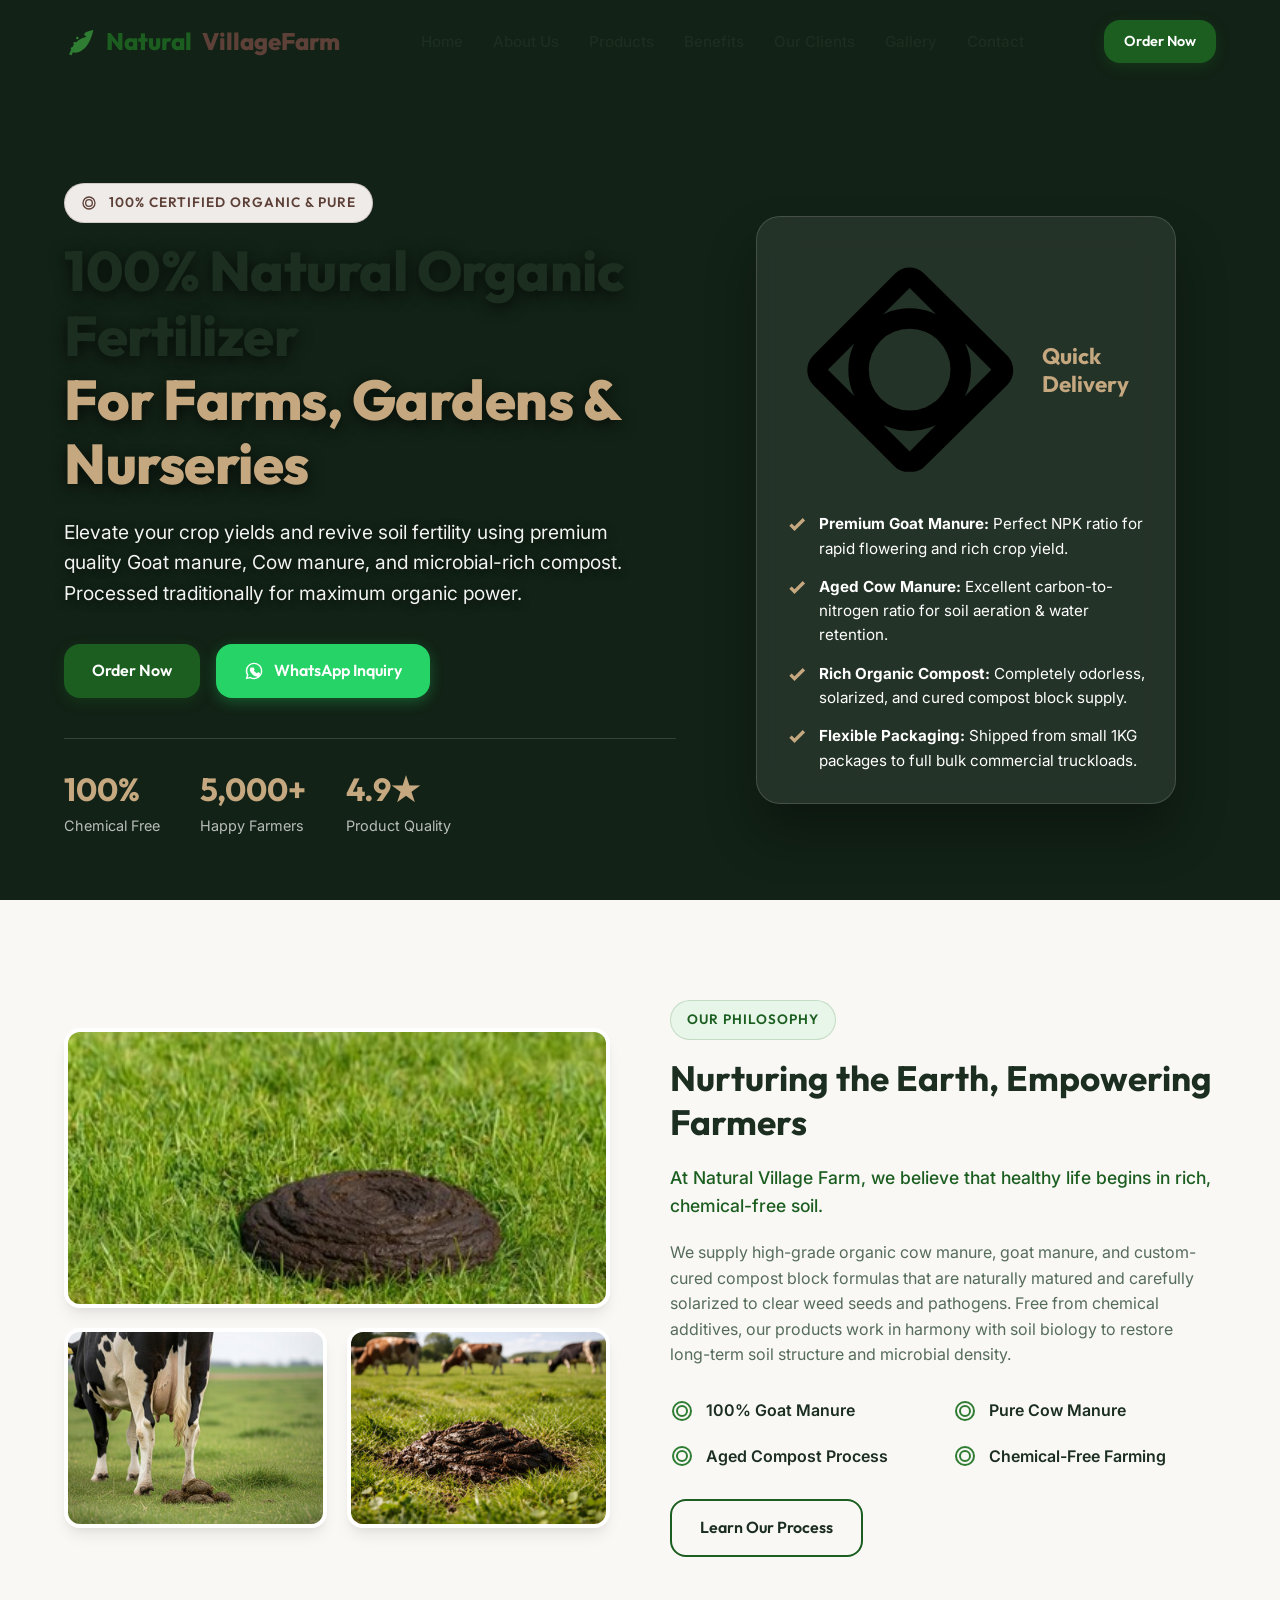
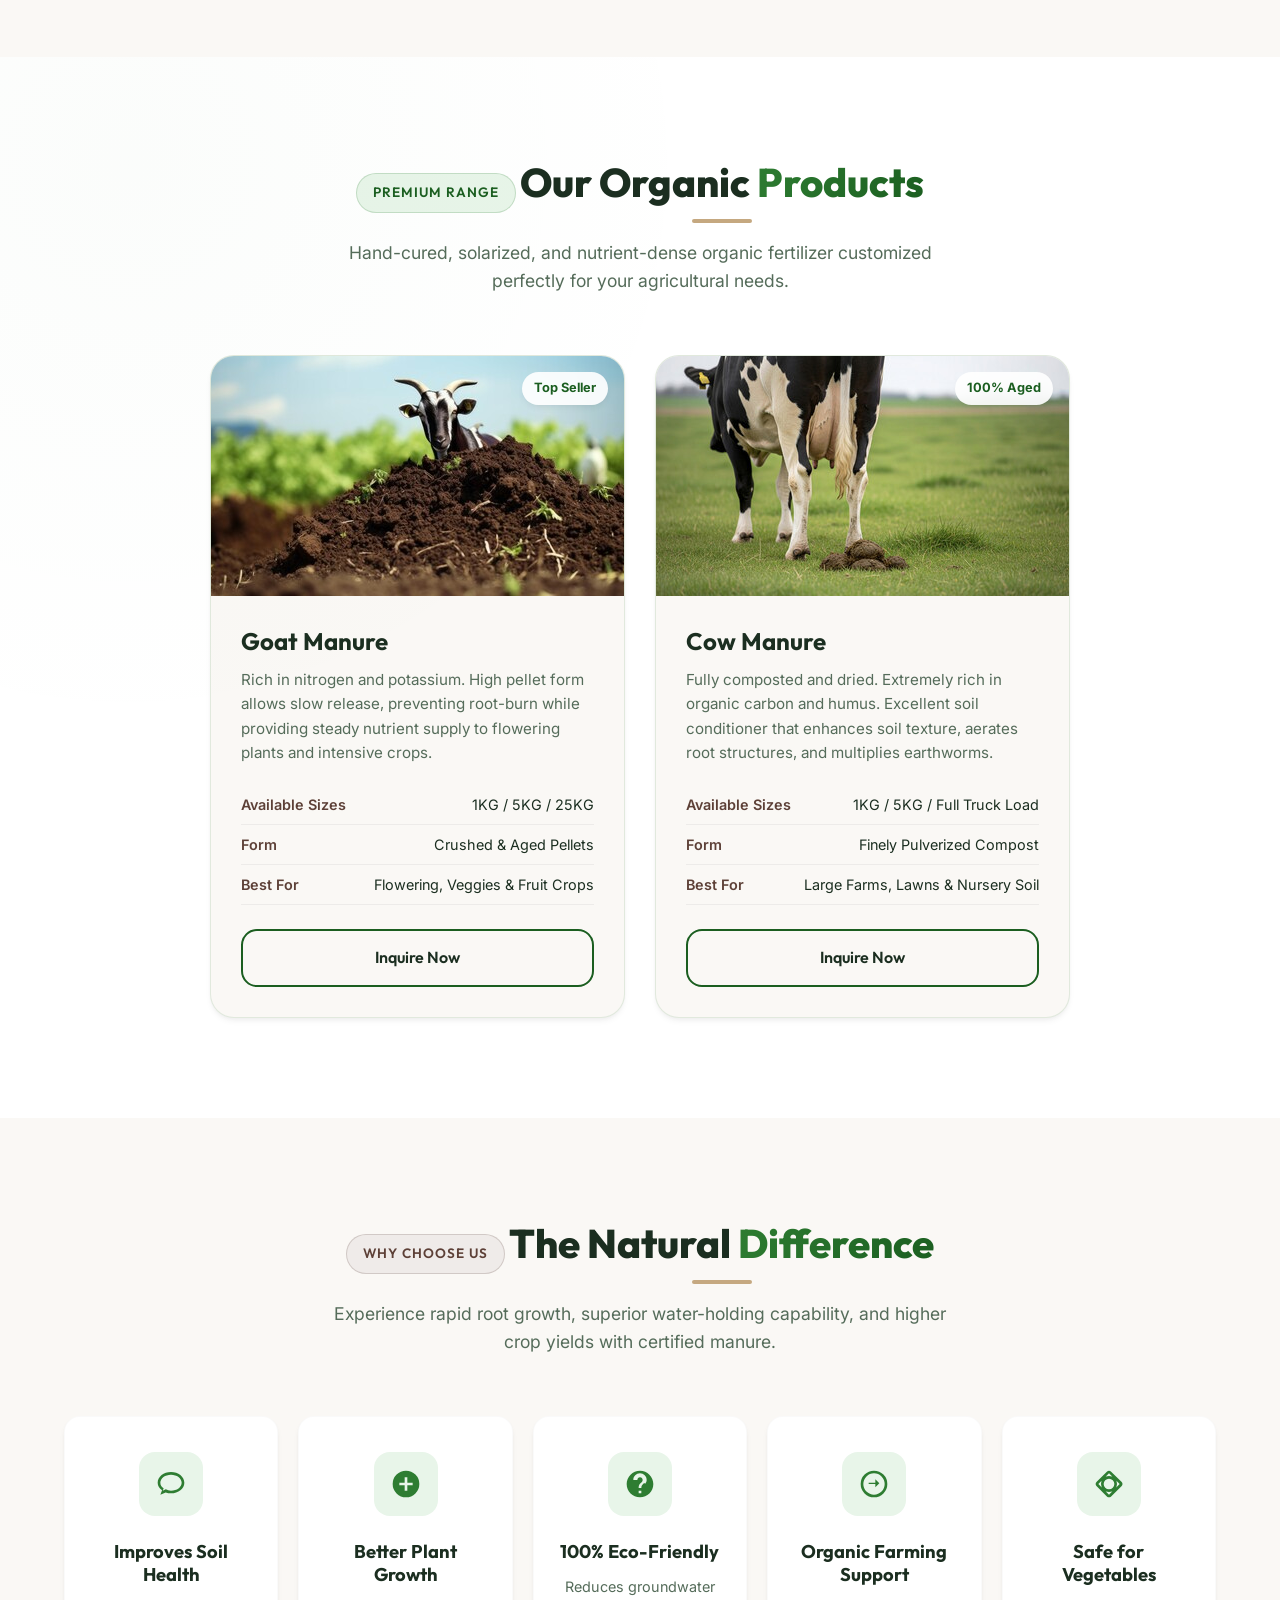
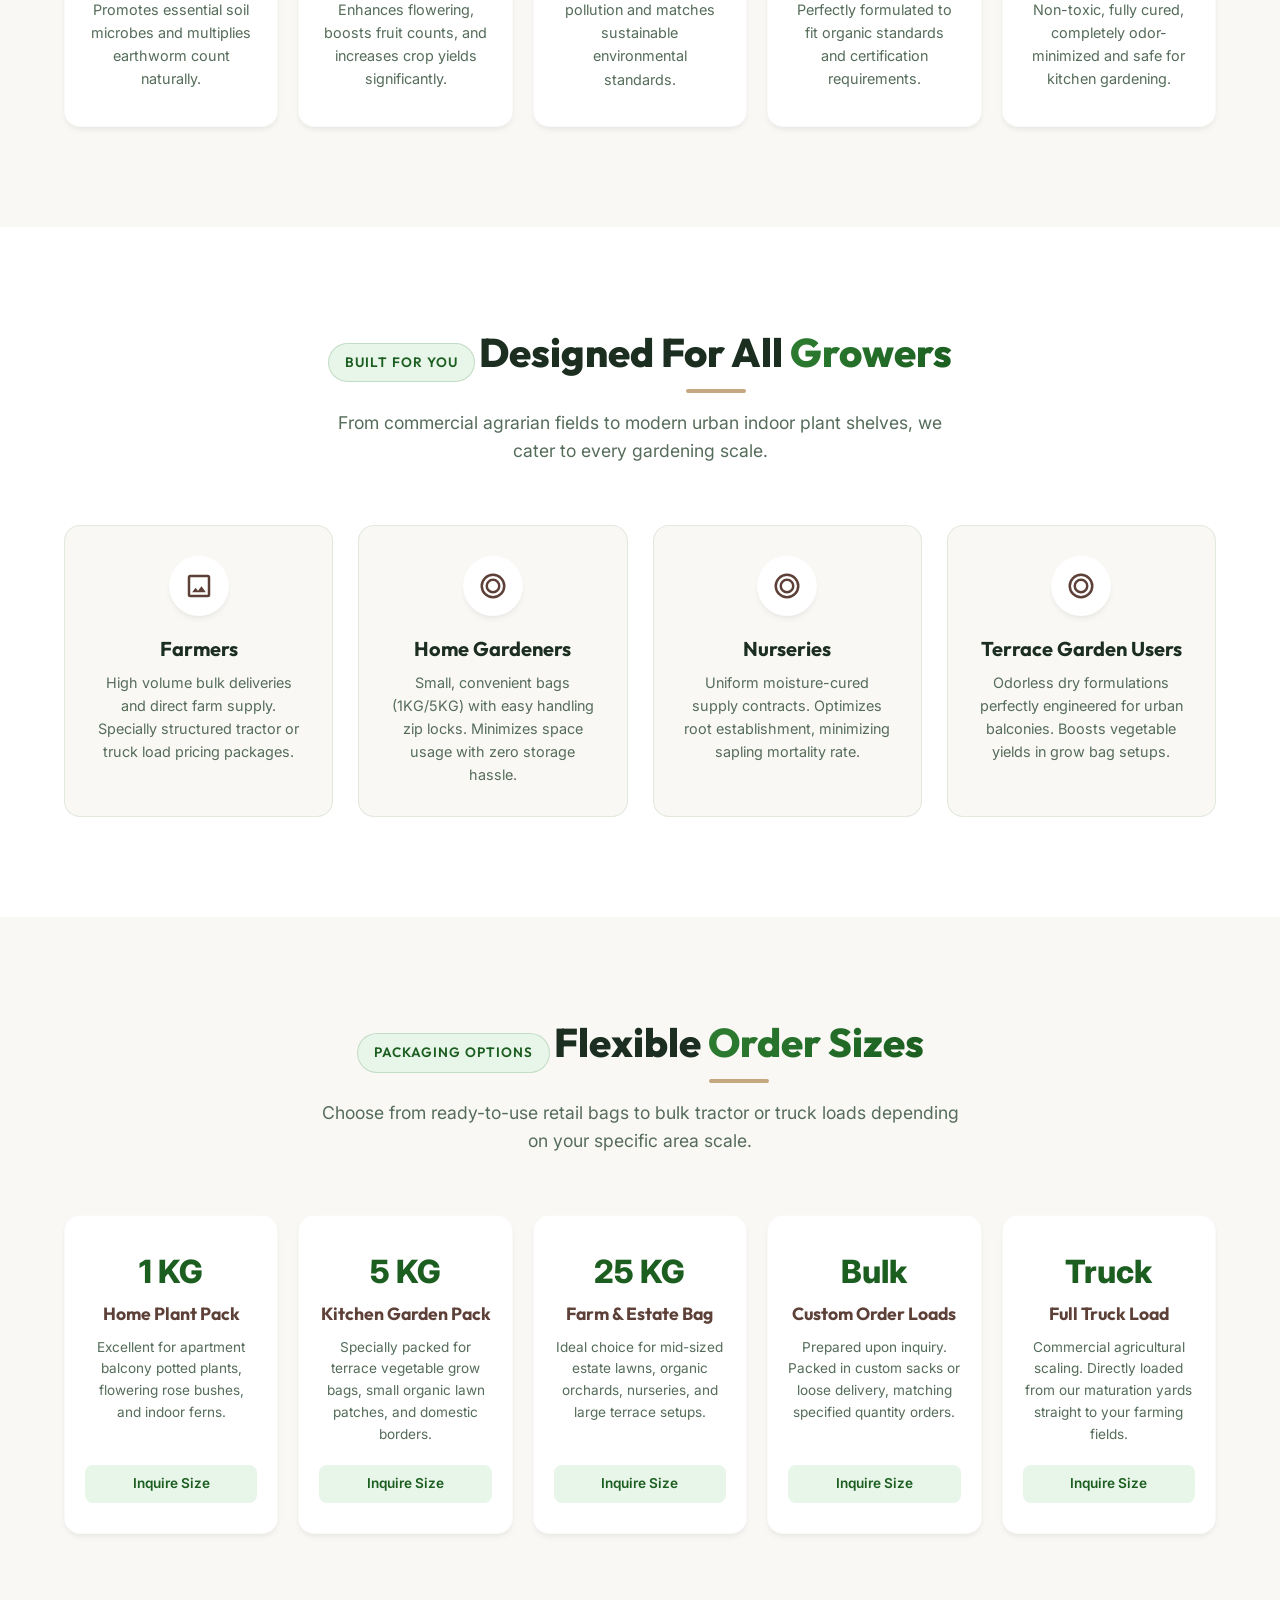
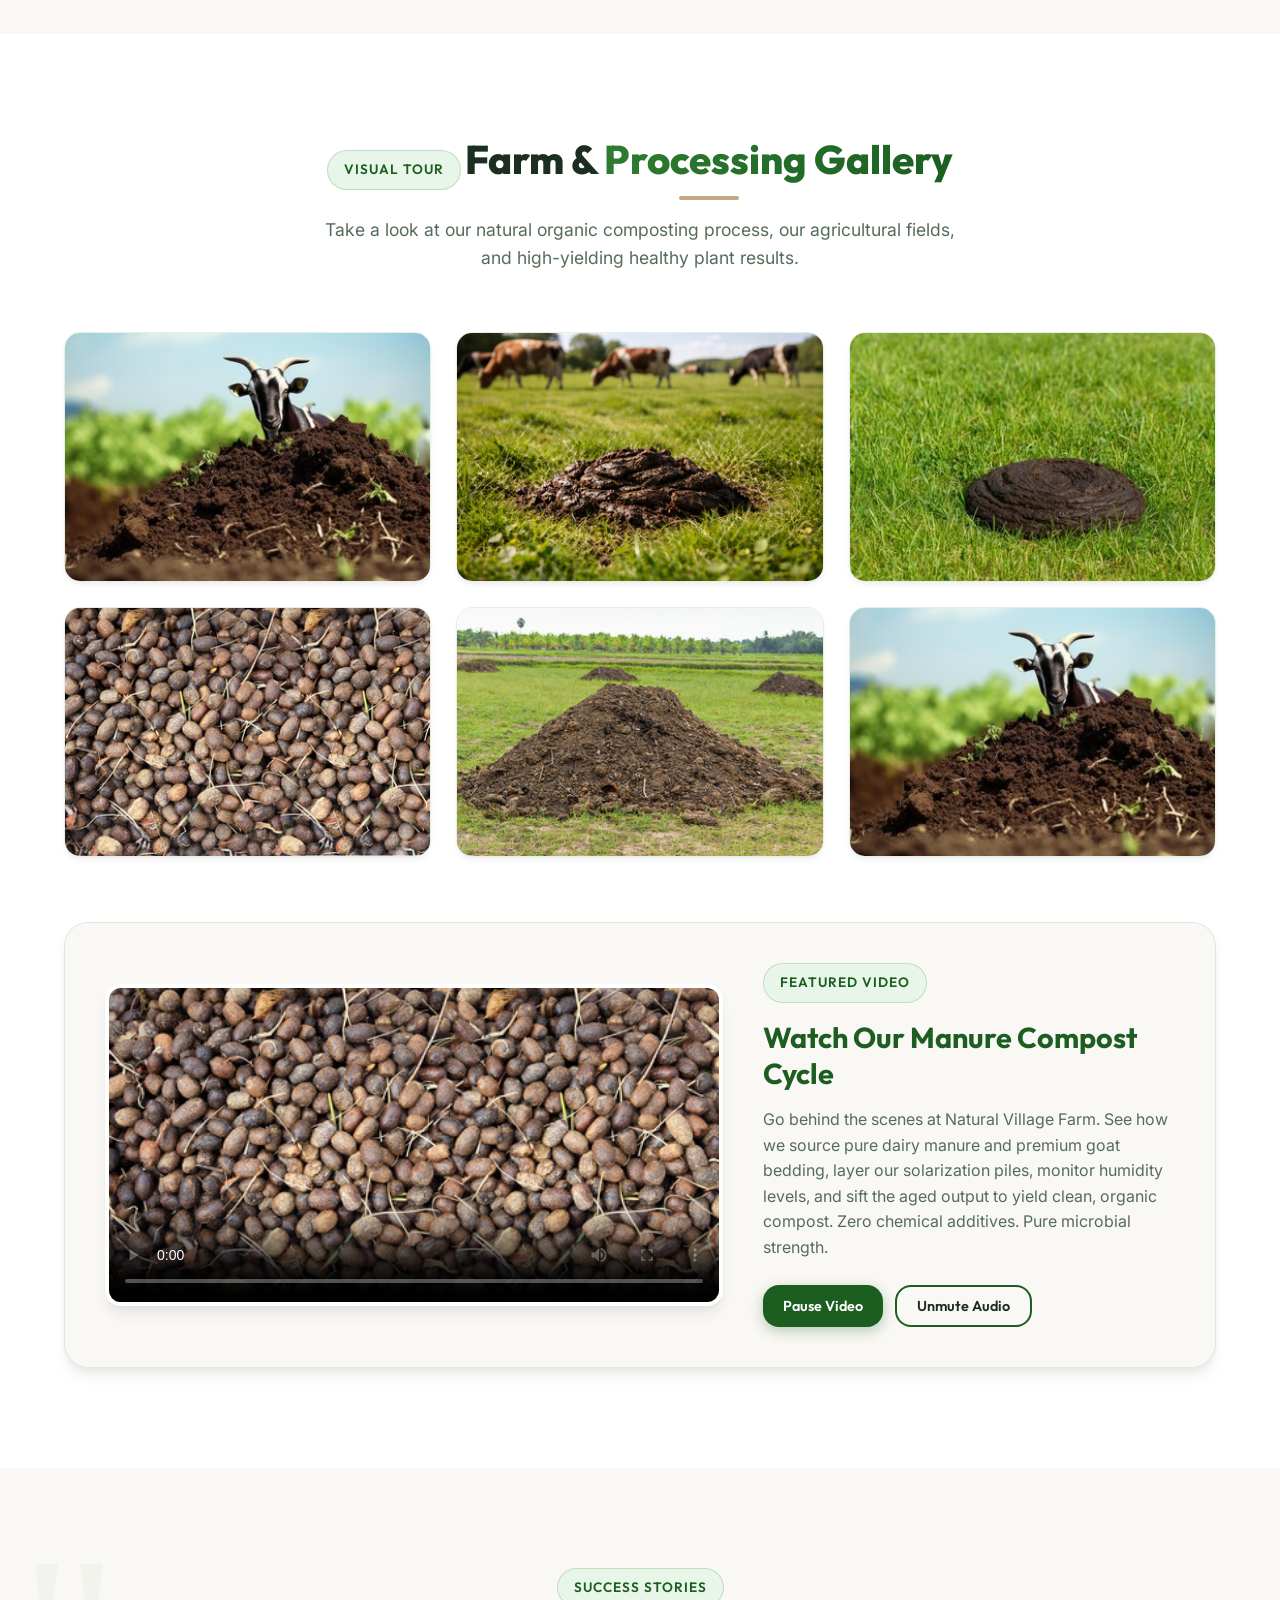
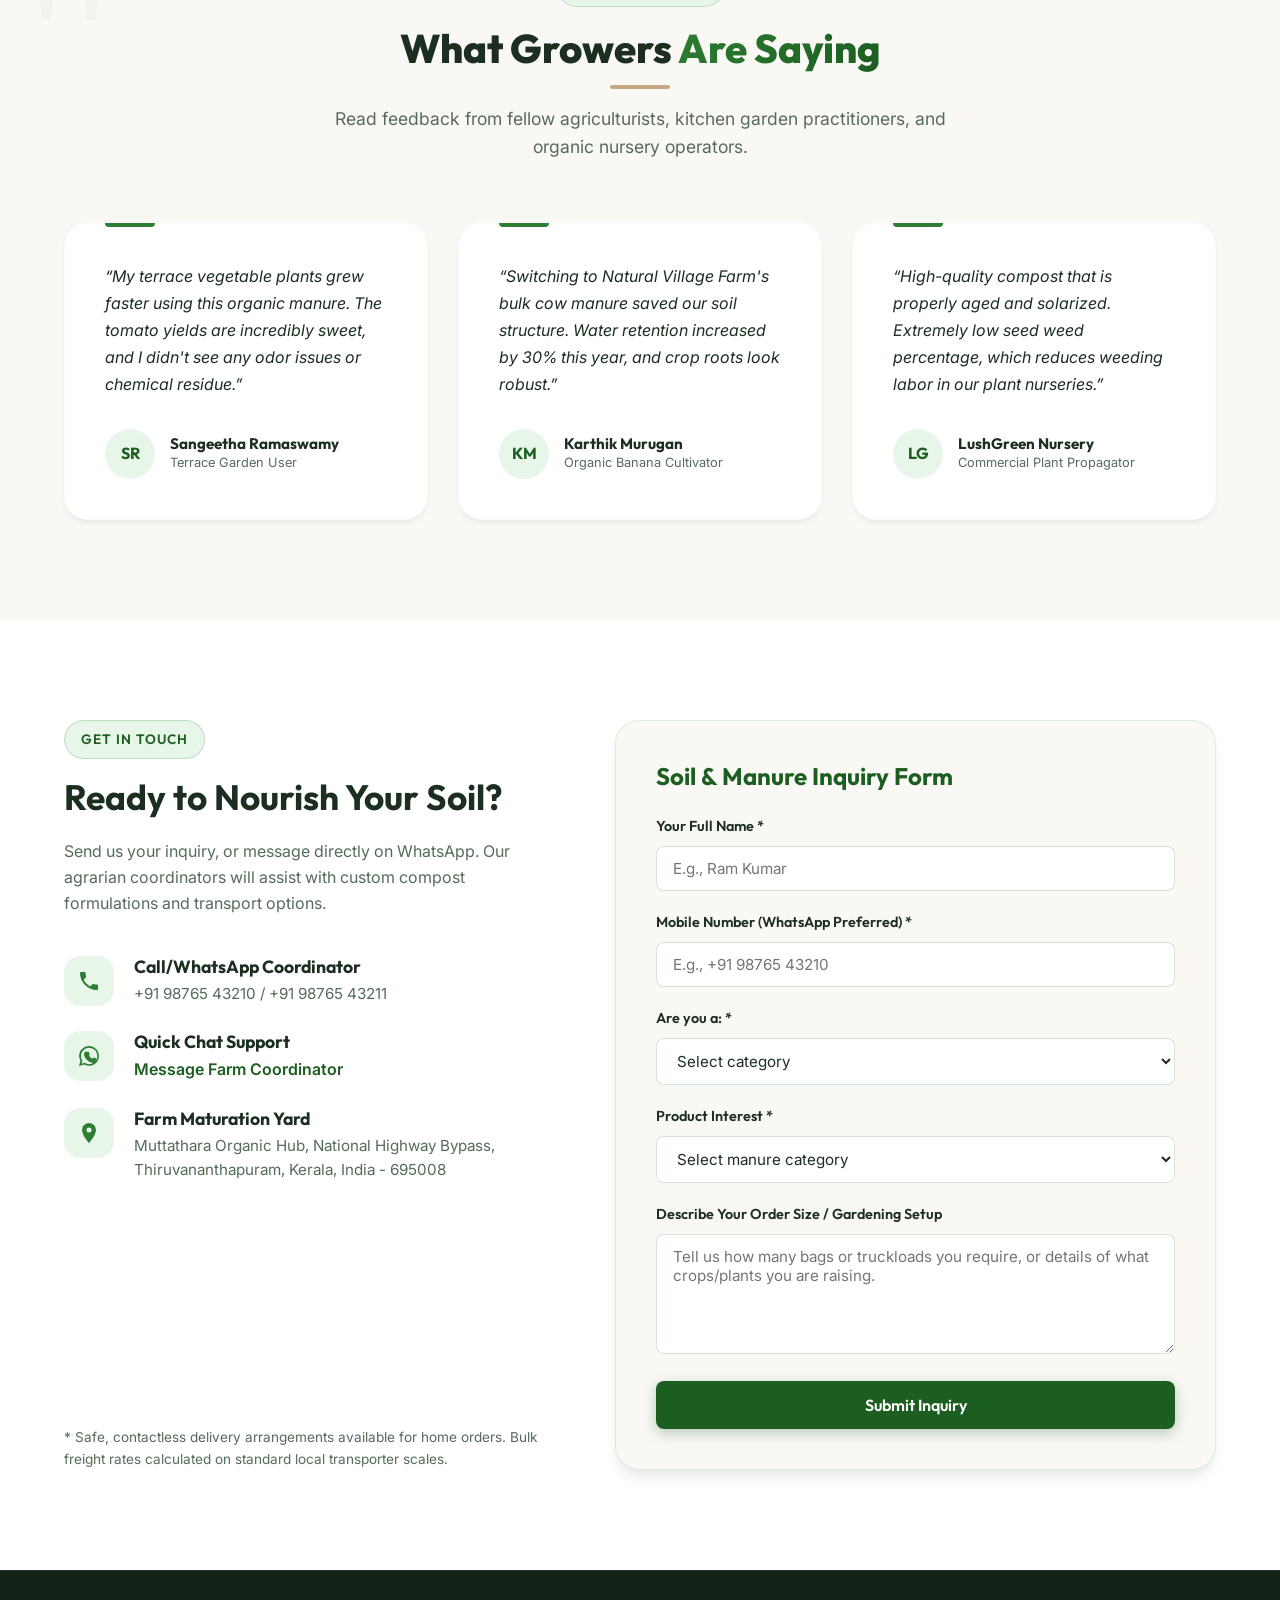
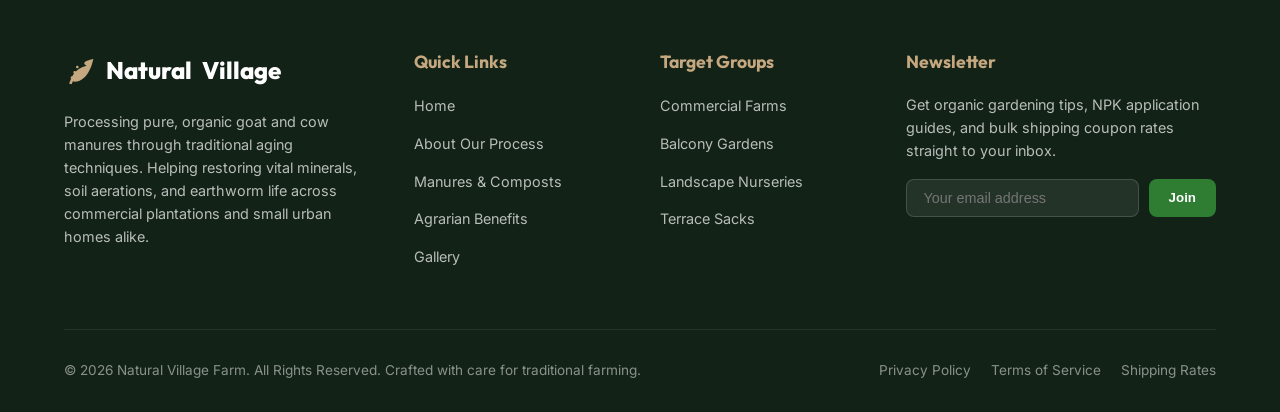
==== index.html @ a3c39a15 "Initial commit" ====
<!DOCTYPE html>
<html lang="en">
<head>
  <meta charset="UTF-8">
  <meta name="viewport" content="width=device-width, initial-scale=1.0">
  <title>Natural Village Farm | 100% Natural Organic Fertilizer</title>
  
  <!-- SEO Meta Tags -->
  <meta name="description" content="Premium 100% natural organic goat manure, cow manure, and compost. Specially processed for high-yield chemical-free farming, home gardens, nurseries, and terrace gardens.">
  <meta name="keywords" content="organic fertilizer, goat manure, cow manure, organic compost, chemical-free farming, natural farm manure, terrace garden soil">
  <meta name="author" content="Natural Village Farm">
  
  <!-- Stylesheets -->
  <link rel="stylesheet" href="styles.css">
</head>
<body>

  <!-- Navigation Header -->
  <header id="header">
    <div class="container nav-wrapper">
      <a href="#" class="logo">
        <svg viewBox="0 0 24 24">
          <path d="M17,8C8,10 5.9,16.17 3.82,21.34L5.71,22L6.66,19.7C7.14,19.87 7.64,20 8,20C19,20 22,3 22,3C22,3 11,5 17,8M6,18C6.56,18 7,17.56 7,17C7,16.44 6.56,16 6,16C5.44,16 5,16.44 5,17C5,17.56 5.44,18 6,18M8,14C8.56,14 9,13.56 9,13C9,12.44 8.56,12 8,12C7.44,12 7,12.44 7,13C7,13.56 7.44,14 8,14M10,10C10.56,10 11,9.56 11,9C11,8.44 10.56,8 10,8C9.44,8 9,8.44 9,9C9,9.56 9.44,10 10,10Z" />
        </svg>
        Natural<span>VillageFarm</span>
      </a>
      
      <nav id="nav-menu">
        <ul>
          <li><a href="#" class="active">Home</a></li>
          <li><a href="#about">About Us</a></li>
          <li><a href="#products">Products</a></li>
          <li><a href="#benefits">Benefits</a></li>
          <li><a href="#customers">Our Clients</a></li>
          <li><a href="#gallery">Gallery</a></li>
          <li><a href="#contact">Contact</a></li>
        </ul>
      </nav>
      
      <div class="header-actions">
        <a href="#contact" class="btn btn-primary" style="padding: 10px 20px; font-size: 0.9rem;">Order Now</a>
      </div>
      
      <button class="menu-toggle" id="menu-toggle" aria-label="Toggle Menu">
        <span></span>
        <span></span>
        <span></span>
      </button>
    </div>
  </header>

  <!-- Hero Section -->
  <section class="hero">
    <!-- Cinematic looping video background -->
    <video autoplay loop muted playsinline class="hero-video-bg">
      <source src="istockphoto-510635795-640_adpp_is.mp4" type="video/mp4">
      Your browser does not support the video tag.
    </video>
    <div class="hero-overlay"></div>
    
    <div class="container">
      <div class="hero-grid">
        <div class="hero-content">
          <div class="badge badge-alt">
            <svg viewBox="0 0 24 24" style="width:16px; height:16px; fill:var(--secondary-dark); margin-right:4px;">
              <path d="M12,2A10,10 0 0,0 2,12A10,10 0 0,0 12,22A10,10 0 0,0 22,12A10,10 0 0,0 12,2M12,4A8,8 0 0,1 20,12A8,8 0 0,1 12,20A8,8 0 0,1 4,12A8,8 0 0,1 12,4M12,6A6,6 0 0,0 6,12A6,6 0 0,0 12,18A6,6 0 0,0 18,12A6,6 0 0,0 12,6M12,8A4,4 0 0,1 16,12A4,4 0 0,1 12,16A4,4 0 0,1 8,12A4,4 0 0,1 12,8Z" />
            </svg>
            100% Certified Organic & Pure
          </div>
          <h1 class="hero-title">100% Natural Organic Fertilizer <span>For Farms, Gardens & Nurseries</span></h1>
          <p class="hero-desc">Elevate your crop yields and revive soil fertility using premium quality Goat manure, Cow manure, and microbial-rich compost. Processed traditionally for maximum organic power.</p>
          <div class="hero-buttons">
            <a href="#contact" class="btn btn-primary">Order Now</a>
            <a href="https://wa.me/919876543210?text=Hi!%20I%20am%20interested%20in%20ordering%20your%20organic%20fertilizer." target="_blank" class="btn btn-whatsapp">
              <svg viewBox="0 0 24 24" style="width:20px; height:20px; fill:white;">
                <path d="M12.04 2C6.58 2 2.13 6.45 2.13 11.91C2.13 13.66 2.59 15.36 3.47 16.86L2 22L7.3 20.61C8.74 21.39 10.37 21.8 12.04 21.8C17.5 21.8 21.95 17.35 21.95 11.9C21.95 9.26 20.92 6.78 19.05 4.9C17.18 3.03 14.68 2 12.04 2M12.05 3.67C14.25 3.67 16.31 4.53 17.87 6.09C19.42 7.65 20.28 9.72 20.28 11.9C20.28 16.44 16.58 20.13 12.04 20.13C10.61 20.13 9.22 19.76 8 19.05L7.71 18.87L4.56 19.7L5.39 16.63L5.2 16.32C4.42 15.09 4 13.5 4 11.91C4 7.37 7.6 3.67 12.05 3.67M8.83 7.68C8.63 7.68 8.3 7.76 8.03 8.05C7.76 8.34 7 9.08 7 10.58C7 12.08 8.09 13.53 8.24 13.73C8.39 13.93 10.33 17.08 13.37 18.28C16.27 19.42 16.85 19.14 17.48 18.54C18.1 17.94 18.85 16.53 19 15.86C19.15 15.19 19.15 14.62 19.1 14.5C19.05 14.39 18.9 14.33 18.67 14.22C18.45 14.11 17.35 13.56 17.14 13.49C16.94 13.41 16.79 13.38 16.64 13.61C16.49 13.83 16.07 14.33 15.94 14.49C15.8 14.66 15.67 14.68 15.45 14.56C14.6 14.14 13.78 13.59 13.06 12.94C12.5 12.44 12.12 11.82 12.01 11.63C11.9 11.41 12 11.29 12.11 11.18C12.21 11.08 12.33 10.92 12.44 10.79C12.56 10.67 12.6 10.58 12.67 10.43C12.75 10.29 12.71 10.16 12.66 10.05C12.6 9.94 12.11 8.7 11.9 8.21C11.69 7.72 11.48 7.79 11.33 7.79C11.18 7.79 11 7.68 10.79 7.68M8.83 7.68" />
              </svg>
              WhatsApp Inquiry
            </a>
          </div>
          <div class="hero-stats">
            <div class="stat-item">
              <h3>100%</h3>
              <p>Chemical Free</p>
            </div>
            <div class="stat-item">
              <h3>5,000+</h3>
              <p>Happy Farmers</p>
            </div>
            <div class="stat-item">
              <h3>4.9★</h3>
              <p>Product Quality</p>
            </div>
          </div>
        </div>
        
        <div class="hero-card-container">
          <div class="hero-glass-card">
            <h4>
              <svg viewBox="0 0 24 24"><path d="M12,2C11.5,2 11,2.19 10.59,2.59L2.59,10.59C1.78,11.4 1.78,12.72 2.59,13.53L10.59,21.53C11,21.94 11.5,22 12,22C12.5,22 13,21.94 13.41,21.53L21.53,13.53C22.34,12.72 22.34,11.4 21.53,10.59L13.41,2.59C13,2.19 12.5,2 12,2M12,4L20,12L12,20L4,12L12,4M12,6A6,6 0 0,0 6,12A6,6 0 0,0 12,18A6,6 0 0,0 18,12A6,6 0 0,0 12,6M12,8A4,4 0 0,1 16,12A4,4 0 0,1 12,16A4,4 0 0,1 8,12A4,4 0 0,1 12,8Z" /></svg>
              Quick Delivery
            </h4>
            <ul>
              <li>
                <svg viewBox="0 0 24 24"><path d="M9,20.42L2.79,14.21L5.62,11.38L9,14.77L18.88,4.88L21.71,7.71L9,20.42Z" /></svg>
                <span><strong>Premium Goat Manure:</strong> Perfect NPK ratio for rapid flowering and rich crop yield.</span>
              </li>
              <li>
                <svg viewBox="0 0 24 24"><path d="M9,20.42L2.79,14.21L5.62,11.38L9,14.77L18.88,4.88L21.71,7.71L9,20.42Z" /></svg>
                <span><strong>Aged Cow Manure:</strong> Excellent carbon-to-nitrogen ratio for soil aeration & water retention.</span>
              </li>
              <li>
                <svg viewBox="0 0 24 24"><path d="M9,20.42L2.79,14.21L5.62,11.38L9,14.77L18.88,4.88L21.71,7.71L9,20.42Z" /></svg>
                <span><strong>Rich Organic Compost:</strong> Completely odorless, solarized, and cured compost block supply.</span>
              </li>
              <li>
                <svg viewBox="0 0 24 24"><path d="M9,20.42L2.79,14.21L5.62,11.38L9,14.77L18.88,4.88L21.71,7.71L9,20.42Z" /></svg>
                <span><strong>Flexible Packaging:</strong> Shipped from small 1KG packages to full bulk commercial truckloads.</span>
              </li>
            </ul>
          </div>
        </div>
      </div>
    </div>
  </section>

  <!-- About Section -->
  <section id="about" class="section-padding about">
    <div class="container">
      <div class="about-grid">
        <div class="about-images">
          <div class="about-img-wrapper about-img-large">
            <img src="240_F_1567880735_PkKA7C3XYsxpafCXX8HEwktr2DnlzdtK.jpg" alt="Organic farming and rich compost production">
          </div>
          <div class="about-img-wrapper about-img-small">
            <img src="240_F_1627811796_x3txHwJNHbUxDGsgUMlZsjaoAPlAzHEy.jpg" alt="Rich soil heap being aerated">
          </div>
          <div class="about-img-wrapper about-img-small">
            <img src="240_F_1886356388_0Zk4tLZefNqr0x5ZLLfms1awZ4FeYMPe.jpg" alt="Goat and Cow manure heaps">
          </div>
        </div>
        
        <div class="about-content">
          <div class="badge">Our Philosophy</div>
          <h2>Nurturing the Earth, Empowering Farmers</h2>
          <p class="about-highlight">At Natural Village Farm, we believe that healthy life begins in rich, chemical-free soil.</p>
          <p class="about-text">We supply high-grade organic cow manure, goat manure, and custom-cured compost block formulas that are naturally matured and carefully solarized to clear weed seeds and pathogens. Free from chemical additives, our products work in harmony with soil biology to restore long-term soil structure and microbial density.</p>
          
          <div class="about-features">
            <div class="about-feat-item">
              <svg viewBox="0 0 24 24"><path d="M12,2A10,10 0 0,0 2,12A10,10 0 0,0 12,22A10,10 0 0,0 22,12A10,10 0 0,0 12,2M12,4A8,8 0 0,1 20,12A8,8 0 0,1 12,20A8,8 0 0,1 4,12A8,8 0 0,1 12,4M12,6A6,6 0 0,0 6,12A6,6 0 0,0 12,18A6,6 0 0,0 18,12A6,6 0 0,0 12,6M12,8A4,4 0 0,1 16,12A4,4 0 0,1 12,16A4,4 0 0,1 8,12A4,4 0 0,1 12,8Z" /></svg>
              <span>100% Goat Manure</span>
            </div>
            <div class="about-feat-item">
              <svg viewBox="0 0 24 24"><path d="M12,2A10,10 0 0,0 2,12A10,10 0 0,0 12,22A10,10 0 0,0 22,12A10,10 0 0,0 12,2M12,4A8,8 0 0,1 20,12A8,8 0 0,1 12,20A8,8 0 0,1 4,12A8,8 0 0,1 12,4M12,6A6,6 0 0,0 6,12A6,6 0 0,0 12,18A6,6 0 0,0 18,12A6,6 0 0,0 12,6M12,8A4,4 0 0,1 16,12A4,4 0 0,1 12,16A4,4 0 0,1 8,12A4,4 0 0,1 12,8Z" /></svg>
              <span>Pure Cow Manure</span>
            </div>
            <div class="about-feat-item">
              <svg viewBox="0 0 24 24"><path d="M12,2A10,10 0 0,0 2,12A10,10 0 0,0 12,22A10,10 0 0,0 22,12A10,10 0 0,0 12,2M12,4A8,8 0 0,1 20,12A8,8 0 0,1 12,20A8,8 0 0,1 4,12A8,8 0 0,1 12,4M12,6A6,6 0 0,0 6,12A6,6 0 0,0 12,18A6,6 0 0,0 18,12A6,6 0 0,0 12,6M12,8A4,4 0 0,1 16,12A4,4 0 0,1 12,16A4,4 0 0,1 8,12A4,4 0 0,1 12,8Z" /></svg>
              <span>Aged Compost Process</span>
            </div>
            <div class="about-feat-item">
              <svg viewBox="0 0 24 24"><path d="M12,2A10,10 0 0,0 2,12A10,10 0 0,0 12,22A10,10 0 0,0 22,12A10,10 0 0,0 12,2M12,4A8,8 0 0,1 20,12A8,8 0 0,1 12,20A8,8 0 0,1 4,12A8,8 0 0,1 12,4M12,6A6,6 0 0,0 6,12A6,6 0 0,0 12,18A6,6 0 0,0 18,12A6,6 0 0,0 12,6M12,8A4,4 0 0,1 16,12A4,4 0 0,1 12,16A4,4 0 0,1 8,12A4,4 0 0,1 12,8Z" /></svg>
              <span>Chemical-Free Farming</span>
            </div>
          </div>
          
          <a href="#contact" class="btn btn-secondary">Learn Our Process</a>
        </div>
      </div>
    </div>
  </section>

  <!-- Products Section -->
  <section id="products" class="section-padding products">
    <div class="container">
      <div class="section-header text-center">
        <div class="badge">Premium Range</div>
        <h2 class="section-title">Our Organic <span>Products</span></h2>
        <p class="section-desc">Hand-cured, solarized, and nutrient-dense organic fertilizer customized perfectly for your agricultural needs.</p>
      </div>
      
      <div class="products-grid">
        <!-- Product 1 -->
        <div class="product-card">
          <div class="product-img-holder">
            <img src="240_F_684861872_ukxcR8lHBQp3tQr21YuJ8IVVS0VEI87r.jpg" alt="Premium Goat Manure Pellets">
            <span class="product-badge">Top Seller</span>
          </div>
          <div class="product-info">
            <h3 class="product-title">Goat Manure</h3>
            <p class="product-desc">Rich in nitrogen and potassium. High pellet form allows slow release, preventing root-burn while providing steady nutrient supply to flowering plants and intensive crops.</p>
            <table class="product-spec-table">
              <tr>
                <td>Available Sizes</td>
                <td>1KG / 5KG / 25KG</td>
              </tr>
              <tr>
                <td>Form</td>
                <td>Crushed & Aged Pellets</td>
              </tr>
              <tr>
                <td>Best For</td>
                <td>Flowering, Veggies & Fruit Crops</td>
              </tr>
            </table>
            <a href="#contact" class="btn btn-secondary text-center" style="width:100%;">Inquire Now</a>
          </div>
        </div>
        
        <!-- Product 2 -->
        <div class="product-card">
          <div class="product-img-holder">
            <img src="240_F_1627811796_x3txHwJNHbUxDGsgUMlZsjaoAPlAzHEy.jpg" alt="Organic Cow Manure Fertilizer">
            <span class="product-badge">100% Aged</span>
          </div>
          <div class="product-info">
            <h3 class="product-title">Cow Manure</h3>
            <p class="product-desc">Fully composted and dried. Extremely rich in organic carbon and humus. Excellent soil conditioner that enhances soil texture, aerates root structures, and multiplies earthworms.</p>
            <table class="product-spec-table">
              <tr>
                <td>Available Sizes</td>
                <td>1KG / 5KG / Full Truck Load</td>
              </tr>
              <tr>
                <td>Form</td>
                <td>Finely Pulverized Compost</td>
              </tr>
              <tr>
                <td>Best For</td>
                <td>Large Farms, Lawns & Nursery Soil</td>
              </tr>
            </table>
            <a href="#contact" class="btn btn-secondary text-center" style="width:100%;">Inquire Now</a>
          </div>
        </div>
        
      </div>
    </div>
  </section>

  <!-- Benefits Section -->
  <section id="benefits" class="section-padding benefits">
    <div class="container">
      <div class="section-header text-center">
        <div class="badge badge-alt">Why Choose Us</div>
        <h2 class="section-title">The Natural <span>Difference</span></h2>
        <p class="section-desc">Experience rapid root growth, superior water-holding capability, and higher crop yields with certified manure.</p>
      </div>
      
      <div class="benefits-grid">
        <!-- Benefit 1 -->
        <div class="benefit-card">
          <div class="benefit-icon-wrapper">
            <svg viewBox="0 0 24 24">
              <path d="M12,3C17.5,3 22,6.5 22,11C22,15.5 17.5,19 12,19C10.6,19 9.25,18.75 8,18.3L4,20L5.3,16.7C3.3,15.3 2,13.3 2,11C2,6.5 6.5,3 12,3M12,5C7.6,5 4,7.7 4,11C4,12.7 4.95,14.2 6.5,15.2L5.8,17L8.1,16C9.3,16.6 10.6,17 12,17C16.4,17 20,14.3 20,11C20,7.7 16.4,5 12,5Z" />
            </svg>
          </div>
          <h3 class="benefit-title">Improves Soil Health</h3>
          <p class="benefit-desc">Promotes essential soil microbes and multiplies earthworm count naturally.</p>
        </div>
        
        <!-- Benefit 2 -->
        <div class="benefit-card">
          <div class="benefit-icon-wrapper">
            <svg viewBox="0 0 24 24">
              <path d="M12,2A10,10 0 0,0 2,12A10,10 0 0,0 12,22A10,10 0 0,0 22,12A10,10 0 0,0 12,2M17,13H13V17H11V13H7V11H11V7H13V11H17V13Z" />
            </svg>
          </div>
          <h3 class="benefit-title">Better Plant Growth</h3>
          <p class="benefit-desc">Enhances flowering, boosts fruit counts, and increases crop yields significantly.</p>
        </div>
        
        <!-- Benefit 3 -->
        <div class="benefit-card">
          <div class="benefit-icon-wrapper">
            <svg viewBox="0 0 24 24">
              <path d="M12 2C6.48 2 2 6.48 2 12s4.48 10 10 10 10-4.48 10-10S17.52 2 12 2zm1 17h-2v-2h2v2zm2.07-7.75l-.9.92C13.45 12.9 13 13.5 13 15h-2v-.5c0-1.1.45-2.1 1.17-2.83l1.24-1.26c.37-.36.59-.86.59-1.41 0-1.1-.9-2-2-2s-2 .9-2 2H7c0-2.76 2.24-5 5-5s5 2.24 5 5c0 1.04-.42 1.99-1.07 2.75z" />
            </svg>
          </div>
          <h3 class="benefit-title">100% Eco-Friendly</h3>
          <p class="benefit-desc">Reduces groundwater pollution and matches sustainable environmental standards.</p>
        </div>
        
        <!-- Benefit 4 -->
        <div class="benefit-card">
          <div class="benefit-icon-wrapper">
            <svg viewBox="0 0 24 24">
              <path d="M12,20A8,8 0 0,0 20,12A8,8 0 0,0 12,4A8,8 0 0,0 4,12A8,8 0 0,0 12,20M12,2A10,10 0 0,1 22,12A10,10 0 0,1 12,22A10,10 0 0,1 2,12A10,10 0 0,1 12,2M16,11.5L13,8.5V11H8V12H13V14.5L16,11.5Z" />
            </svg>
          </div>
          <h3 class="benefit-title">Organic Farming Support</h3>
          <p class="benefit-desc">Perfectly formulated to fit organic standards and certification requirements.</p>
        </div>
        
        <!-- Benefit 5 -->
        <div class="benefit-card">
          <div class="benefit-icon-wrapper">
            <svg viewBox="0 0 24 24">
              <path d="M12,2C11.5,2 11,2.19 10.59,2.59L2.59,10.59C1.78,11.4 1.78,12.72 2.59,13.53L10.59,21.53C11,21.94 11.5,22 12,22C12.5,22 13,21.94 13.41,21.53L21.53,13.53C22.34,12.72 22.34,11.4 21.53,10.59L13.41,2.59C13,2.19 12.5,2 12,2M12,4L20,12L12,20L4,12L12,4M12,6A6,6 0 0,0 6,12A6,6 0 0,0 12,18A6,6 0 0,0 18,12A6,6 0 0,0 12,6M12,8A4,4 0 0,1 16,12A4,4 0 0,1 12,16A4,4 0 0,1 8,12A4,4 0 0,1 12,8Z" />
            </svg>
          </div>
          <h3 class="benefit-title">Safe for Vegetables</h3>
          <p class="benefit-desc">Non-toxic, fully cured, completely odor-minimized and safe for kitchen gardening.</p>
        </div>
      </div>
    </div>
  </section>

  <!-- Target Customers Section -->
  <section id="customers" class="section-padding customers">
    <div class="container">
      <div class="section-header text-center">
        <div class="badge">Built For You</div>
        <h2 class="section-title">Designed For All <span>Growers</span></h2>
        <p class="section-desc">From commercial agrarian fields to modern urban indoor plant shelves, we cater to every gardening scale.</p>
      </div>
      
      <div class="customers-grid">
        <!-- Target 1 -->
        <div class="customer-card">
          <div class="customer-icon">
            <svg viewBox="0 0 24 24"><path d="M19,19H5V5H19V19M19,3H5A2,2 0 0,0 3,5V19A2,2 0 0,0 5,21H19A2,2 0 0,0 21,19V5A2,2 0 0,0 19,3M13.96,12.29L11.21,15.83L9.25,13.47L6.5,17H17.5L13.96,12.29Z" /></svg>
          </div>
          <h3 class="customer-name">Farmers</h3>
          <p class="customer-desc">High volume bulk deliveries and direct farm supply. Specially structured tractor or truck load pricing packages.</p>
        </div>
        
        <!-- Target 2 -->
        <div class="customer-card">
          <div class="customer-icon">
            <svg viewBox="0 0 24 24"><path d="M12,2A10,10 0 0,0 2,12A10,10 0 0,0 12,22A10,10 0 0,0 22,12A10,10 0 0,0 12,2M12,4A8,8 0 0,1 20,12A8,8 0 0,1 12,20A8,8 0 0,1 4,12A8,8 0 0,1 12,4M12,6A6,6 0 0,0 6,12A6,6 0 0,0 12,18A6,6 0 0,0 18,12A6,6 0 0,0 12,6M12,8A4,4 0 0,1 16,12A4,4 0 0,1 12,16A4,4 0 0,1 8,12A4,4 0 0,1 12,8Z" /></svg>
          </div>
          <h3 class="customer-name">Home Gardeners</h3>
          <p class="customer-desc">Small, convenient bags (1KG/5KG) with easy handling zip locks. Minimizes space usage with zero storage hassle.</p>
        </div>
        
        <!-- Target 3 -->
        <div class="customer-card">
          <div class="customer-icon">
            <svg viewBox="0 0 24 24"><path d="M12,2A10,10 0 0,0 2,12A10,10 0 0,0 12,22A10,10 0 0,0 22,12A10,10 0 0,0 12,2M12,4A8,8 0 0,1 20,12A8,8 0 0,1 12,20A8,8 0 0,1 4,12A8,8 0 0,1 12,4M12,6A6,6 0 0,0 6,12A6,6 0 0,0 12,18A6,6 0 0,0 18,12A6,6 0 0,0 12,6M12,8A4,4 0 0,1 16,12A4,4 0 0,1 12,16A4,4 0 0,1 8,12A4,4 0 0,1 12,8Z" /></svg>
          </div>
          <h3 class="customer-name">Nurseries</h3>
          <p class="customer-desc">Uniform moisture-cured supply contracts. Optimizes root establishment, minimizing sapling mortality rate.</p>
        </div>
        
        <!-- Target 4 -->
        <div class="customer-card">
          <div class="customer-icon">
            <svg viewBox="0 0 24 24"><path d="M12,2A10,10 0 0,0 2,12A10,10 0 0,0 12,22A10,10 0 0,0 22,12A10,10 0 0,0 12,2M12,4A8,8 0 0,1 20,12A8,8 0 0,1 12,20A8,8 0 0,1 4,12A8,8 0 0,1 12,4M12,6A6,6 0 0,0 6,12A6,6 0 0,0 12,18A6,6 0 0,0 18,12A6,6 0 0,0 12,6M12,8A4,4 0 0,1 16,12A4,4 0 0,1 12,16A4,4 0 0,1 8,12A4,4 0 0,1 12,8Z" /></svg>
          </div>
          <h3 class="customer-name">Terrace Garden Users</h3>
          <p class="customer-desc">Odorless dry formulations perfectly engineered for urban balconies. Boosts vegetable yields in grow bag setups.</p>
        </div>
      </div>
    </div>
  </section>

  <!-- Packaging Sizes Section -->
  <section class="section-padding packaging">
    <div class="container">
      <div class="section-header text-center">
        <div class="badge">Packaging Options</div>
        <h2 class="section-title">Flexible <span>Order Sizes</span></h2>
        <p class="section-desc">Choose from ready-to-use retail bags to bulk tractor or truck loads depending on your specific area scale.</p>
      </div>
      
      <div class="packaging-grid">
        <!-- Pack 1 -->
        <div class="pack-card">
          <div>
            <div class="pack-weight">1 KG</div>
            <h3 class="pack-title">Home Plant Pack</h3>
            <p class="pack-details">Excellent for apartment balcony potted plants, flowering rose bushes, and indoor ferns.</p>
          </div>
          <a href="#contact" class="pack-btn">Inquire Size</a>
        </div>
        
        <!-- Pack 2 -->
        <div class="pack-card">
          <div>
            <div class="pack-weight">5 KG</div>
            <h3 class="pack-title">Kitchen Garden Pack</h3>
            <p class="pack-details">Specially packed for terrace vegetable grow bags, small organic lawn patches, and domestic borders.</p>
          </div>
          <a href="#contact" class="pack-btn">Inquire Size</a>
        </div>
        
        <!-- Pack 3 -->
        <div class="pack-card">
          <div>
            <div class="pack-weight">25 KG</div>
            <h3 class="pack-title">Farm & Estate Bag</h3>
            <p class="pack-details">Ideal choice for mid-sized estate lawns, organic orchards, nurseries, and large terrace setups.</p>
          </div>
          <a href="#contact" class="pack-btn">Inquire Size</a>
        </div>
        
        <!-- Pack 4 -->
        <div class="pack-card">
          <div>
            <div class="pack-weight">Bulk</div>
            <h3 class="pack-title">Custom Order Loads</h3>
            <p class="pack-details">Prepared upon inquiry. Packed in custom sacks or loose delivery, matching specified quantity orders.</p>
          </div>
          <a href="#contact" class="pack-btn">Inquire Size</a>
        </div>
        
        <!-- Pack 5 -->
        <div class="pack-card">
          <div>
            <div class="pack-weight">Truck</div>
            <h3 class="pack-title">Full Truck Load</h3>
            <p class="pack-details">Commercial agricultural scaling. Directly loaded from our maturation yards straight to your farming fields.</p>
          </div>
          <a href="#contact" class="pack-btn">Inquire Size</a>
        </div>
      </div>
    </div>
  </section>

  <!-- Gallery Section -->
  <section id="gallery" class="section-padding gallery">
    <div class="container">
      <div class="section-header text-center">
        <div class="badge">Visual Tour</div>
        <h2 class="section-title">Farm & <span>Processing Gallery</span></h2>
        <p class="section-desc">Take a look at our natural organic composting process, our agricultural fields, and high-yielding healthy plant results.</p>
      </div>
      
      <div class="gallery-grid">
        <!-- Gallery Item 1 -->
        <div class="gallery-item" onclick="openLightbox(this)" data-large="240_F_1627811796_x3txHwJNHbUxDGsgUMlZsjaoAPlAzHEy.jpg" data-caption="High-Quality Goat Manure Pellets Rich in NPK">
          <img src="240_F_684861872_ukxcR8lHBQp3tQr21YuJ8IVVS0VEI87r.jpg" alt="Rich compost and crop care">
          <div class="gallery-overlay">
            <div class="gallery-info">
              <span class="gallery-cat">Our Products</span>
              <h4 class="gallery-title">Goat Manure Pile</h4>
            </div>
          </div>
        </div>
        
        <!-- Gallery Item 2 -->
        <div class="gallery-item" onclick="openLightbox(this)" data-large="240_F_1886356388_0Zk4tLZefNqr0x5ZLLfms1awZ4FeYMPe.jpg" data-caption="Finely Pulverized Age-Cured Cow Manure Compost Heap">
          <img src="240_F_1886356388_0Zk4tLZefNqr0x5ZLLfms1awZ4FeYMPe.jpg" alt="Composting manure process">
          <div class="gallery-overlay">
            <div class="gallery-info">
              <span class="gallery-cat">Preparation</span>
              <h4 class="gallery-title">Cow Manure Aeration</h4>
            </div>
          </div>
        </div>
        
        <!-- Gallery Item 3 -->
        <div class="gallery-item" onclick="openLightbox(this)" data-large="240_F_1567880735_PkKA7C3XYsxpafCXX8HEwktr2DnlzdtK.jpg" data-caption="Solarized Soil & Organic Compost Blending">
          <img src="240_F_1567880735_PkKA7C3XYsxpafCXX8HEwktr2DnlzdtK.jpg" alt="Stirring organic compost">
          <div class="gallery-overlay">
            <div class="gallery-info">
              <span class="gallery-cat">Blending Yard</span>
              <h4 class="gallery-title">Microbial Compost Mixing</h4>
            </div>
          </div>
        </div>
        
        <!-- Gallery Item 4 -->
        <div class="gallery-item" onclick="openLightbox(this)" data-large="240_F_433990913_M5CkMYQBEckYCu3ntipfp7mRBO9mOPyb.jpg" data-caption="Healthy Rice Paddy Farming Yielded with Organic Manure">
          <img src="240_F_433990913_M5CkMYQBEckYCu3ntipfp7mRBO9mOPyb.jpg" alt="Lush green village farm fields">
          <div class="gallery-overlay">
            <div class="gallery-info">
              <span class="gallery-cat">Farm Results</span>
              <h4 class="gallery-title">Healthy Village Farming</h4>
            </div>
          </div>
        </div>
        
        <!-- Gallery Item 5 -->
        <div class="gallery-item" onclick="openLightbox(this)" data-large="240_F_524262916_s9sZ3q1Hm6hgnypDzgVn4SCqOoZla3I1.jpg" data-caption="Lush Domestic Terrace Garden Growing Healthy Tomatoes">
          <img src="240_F_524262916_s9sZ3q1Hm6hgnypDzgVn4SCqOoZla3I1.jpg" alt="Vibrant domestic vegetable yields">
          <div class="gallery-overlay">
            <div class="gallery-info">
              <span class="gallery-cat">Home Gardening</span>
              <h4 class="gallery-title">Organic Vegetable Garden</h4>
            </div>
          </div>
        </div>
        
        <!-- Gallery Item 6 -->
        <div class="gallery-item" onclick="openLightbox(this)" data-large="240_F_684861872_ukxcR8lHBQp3tQr21YuJ8IVVS0VEI87r.jpg" data-caption="Eco-Friendly Composting Sacks Prepared for Delivery">
          <img src="240_F_684861872_ukxcR8lHBQp3tQr21YuJ8IVVS0VEI87r.jpg" alt="Organic fertilizer bags ready for shipping">
          <div class="gallery-overlay">
            <div class="gallery-info">
              <span class="gallery-cat">Packaging</span>
              <h4 class="gallery-title">Bulk Compost Sacks</h4>
            </div>
          </div>
        </div>
        
        <!-- Featured Video Box (Uses istockphoto-510635795-640_adpp_is.mp4) -->
        <div class="featured-video-box">
          <div class="featured-video-wrapper">
            <video id="featured-video" controls poster="240_F_433990913_M5CkMYQBEckYCu3ntipfp7mRBO9mOPyb.jpg">
              <source src="istockphoto-510635795-640_adpp_is.mp4" type="video/mp4">
              Your browser does not support the video tag.
            </video>
          </div>
          <div class="featured-video-info">
            <div class="badge">Featured Video</div>
            <h3>Watch Our Manure Compost Cycle</h3>
            <p>Go behind the scenes at Natural Village Farm. See how we source pure dairy manure and premium goat bedding, layer our solarization piles, monitor humidity levels, and sift the aged output to yield clean, organic compost. Zero chemical additives. Pure microbial strength.</p>
            <div style="display:flex; gap:12px;">
              <button onclick="toggleVideoPlay()" class="btn btn-primary" style="padding:10px 20px; font-size:0.9rem;" id="video-play-btn">
                Pause Video
              </button>
              <button onclick="toggleVideoMute()" class="btn btn-secondary" style="padding:10px 20px; font-size:0.9rem;" id="video-mute-btn">
                Unmute Audio
              </button>
            </div>
          </div>
        </div>
      </div>
    </div>
  </section>

  <!-- Lightbox Modal container -->
  <div class="lightbox" id="lightbox" onclick="closeLightbox()">
    <div class="lightbox-content" onclick="event.stopPropagation()">
      <button class="lightbox-close" onclick="closeLightbox()">&times;</button>
      <img id="lightbox-img" src="" alt="Large view">
      <div class="lightbox-caption" id="lightbox-caption"></div>
    </div>
  </div>

  <!-- Testimonials Section -->
  <section class="section-padding testimonials">
    <div class="container">
      <div class="section-header text-center">
        <div class="badge">Success Stories</div>
        <h2 class="section-title">What Growers <span>Are Saying</span></h2>
        <p class="section-desc">Read feedback from fellow agriculturists, kitchen garden practitioners, and organic nursery operators.</p>
      </div>
      
      <div class="testimonials-grid">
        <!-- Testimonial 1 -->
        <div class="testimonial-card">
          <p class="quote-text">“My terrace vegetable plants grew faster using this organic manure. The tomato yields are incredibly sweet, and I didn't see any odor issues or chemical residue.”</p>
          <div class="user-profile">
            <div class="user-avatar">SR</div>
            <div>
              <h4 class="user-name">Sangeetha Ramaswamy</h4>
              <p class="user-role">Terrace Garden User</p>
            </div>
          </div>
        </div>
        
        <!-- Testimonial 2 -->
        <div class="testimonial-card">
          <p class="quote-text">“Switching to Natural Village Farm's bulk cow manure saved our soil structure. Water retention increased by 30% this year, and crop roots look robust.”</p>
          <div class="user-profile">
            <div class="user-avatar">KM</div>
            <div>
              <h4 class="user-name">Karthik Murugan</h4>
              <p class="user-role">Organic Banana Cultivator</p>
            </div>
          </div>
        </div>
        
        <!-- Testimonial 3 -->
        <div class="testimonial-card">
          <p class="quote-text">“High-quality compost that is properly aged and solarized. Extremely low seed weed percentage, which reduces weeding labor in our plant nurseries.”</p>
          <div class="user-profile">
            <div class="user-avatar">LG</div>
            <div>
              <h4 class="user-name">LushGreen Nursery</h4>
              <p class="user-role">Commercial Plant Propagator</p>
            </div>
          </div>
        </div>
      </div>
    </div>
  </section>

  <!-- Contact & Form Section -->
  <section id="contact" class="section-padding contact">
    <div class="container">
      <div class="contact-grid">
        <div class="contact-info-panel">
          <div>
            <div class="badge">Get in Touch</div>
            <h2 class="contact-headline">Ready to Nourish <span>Your Soil?</span></h2>
            <p class="contact-desc">Send us your inquiry, or message directly on WhatsApp. Our agrarian coordinators will assist with custom compost formulations and transport options.</p>
            
            <ul class="contact-details-list">
              <li class="contact-detail-item">
                <div class="contact-detail-icon">
                  <svg viewBox="0 0 24 24"><path d="M6.62,10.79C8.06,13.62 10.38,15.94 13.21,17.38L15.41,15.18C15.69,14.9 16.08,14.82 16.43,14.93C17.55,15.3 18.75,15.5 20,15.5A1,1 0 0,1 21,16.5V20A1,1 0 0,1 20,21A17,17 0 0,1 3,4A1,1 0 0,1 4,3H7.5A1,1 0 0,1 8.5,4C8.5,5.25 8.7,6.45 9.07,7.57C9.18,7.92 9.1,8.31 8.82,8.59L6.62,10.79Z" /></svg>
                </div>
                <div class="contact-detail-content">
                  <h4>Call/WhatsApp Coordinator</h4>
                  <p>+91 98765 43210 / +91 98765 43211</p>
                </div>
              </li>
              
              <li class="contact-detail-item">
                <div class="contact-detail-icon">
                  <svg viewBox="0 0 24 24"><path d="M12.04 2C6.58 2 2.13 6.45 2.13 11.91C2.13 13.66 2.59 15.36 3.47 16.86L2 22L7.3 20.61C8.74 21.39 10.37 21.8 12.04 21.8C17.5 21.8 21.95 17.35 21.95 11.9C21.95 9.26 20.92 6.78 19.05 4.9C17.18 3.03 14.68 2 12.04 2M12.05 3.67C14.25 3.67 16.31 4.53 17.87 6.09C19.42 7.65 20.28 9.72 20.28 11.9C20.28 16.44 16.58 20.13 12.04 20.13C10.61 20.13 9.22 19.76 8 19.05L7.71 18.87L4.56 19.7L5.39 16.63L5.2 16.32C4.42 15.09 4 13.5 4 11.91C4 7.37 7.6 3.67 12.05 3.67M8.83 7.68C8.63 7.68 8.3 7.76 8.03 8.05C7.76 8.34 7 9.08 7 10.58C7 12.08 8.09 13.53 8.24 13.73C8.39 13.93 10.33 17.08 13.37 18.28C16.27 19.42 16.85 19.14 17.48 18.54C18.1 17.94 18.85 16.53 19 15.86C19.15 15.19 19.15 14.62 19.1 14.5C19.05 14.39 18.9 14.33 18.67 14.22C18.45 14.11 17.35 13.56 17.14 13.49C16.94 13.41 16.79 13.38 16.64 13.61C16.49 13.83 16.07 14.33 15.94 14.49C15.8 14.66 15.67 14.68 15.45 14.56C14.6 14.14 13.78 13.59 13.06 12.94C12.5 12.44 12.12 11.82 12.01 11.63C11.9 11.41 12 11.29 12.11 11.18C12.21 11.08 12.33 10.92 12.44 10.79C12.56 10.67 12.6 10.58 12.67 10.43C12.75 10.29 12.71 10.16 12.66 10.05C12.6 9.94 12.11 8.7 11.9 8.21C11.69 7.72 11.48 7.79 11.33 7.79C11.18 7.79 11 7.68 10.79 7.68M8.83 7.68" /></svg>
                </div>
                <div class="contact-detail-content">
                  <h4>Quick Chat Support</h4>
                  <a href="https://wa.me/919876543210?text=Hi!%20I%20am%20interested%20in%20ordering%20your%20organic%20fertilizer." target="_blank" style="color:var(--primary-dark); font-weight: 600;">Message Farm Coordinator</a>
                </div>
              </li>
              
              <li class="contact-detail-item">
                <div class="contact-detail-icon">
                  <svg viewBox="0 0 24 24"><path d="M12,11.5A2.5,2.5 0 0,1 9.5,9A2.5,2.5 0 0,1 12,6.5A2.5,2.5 0 0,1 14.5,9A2.5,2.5 0 0,1 12,11.5M12,2A7,7 0 0,0 5,9C5,14.25 12,22 12,22C12,22 19,14.25 19,9A7,7 0 0,0 12,2Z" /></svg>
                </div>
                <div class="contact-detail-content">
                  <h4>Farm Maturation Yard</h4>
                  <p>Muttathara Organic Hub, National Highway Bypass,<br>Thiruvananthapuram, Kerala, India - 695008</p>
                </div>
              </li>
            </ul>
          </div>
          
          <p style="font-size:0.85rem; color:var(--text-muted);">* Safe, contactless delivery arrangements available for home orders. Bulk freight rates calculated on standard local transporter scales.</p>
        </div>
        
        <div class="contact-form-wrapper">
          <form id="inquiry-form" onsubmit="handleInquirySubmit(event)">
            <h3 style="font-size:1.5rem; margin-bottom: 24px; color:var(--primary-dark);">Soil & Manure Inquiry Form</h3>
            
            <div class="form-group">
              <label for="form-name">Your Full Name *</label>
              <input type="text" id="form-name" class="form-control" placeholder="E.g., Ram Kumar" required>
            </div>
            
            <div class="form-group">
              <label for="form-phone">Mobile Number (WhatsApp Preferred) *</label>
              <input type="tel" id="form-phone" class="form-control" placeholder="E.g., +91 98765 43210" required>
            </div>
            
            <div class="form-group">
              <label for="form-target">Are you a: *</label>
              <select id="form-target" class="form-control" required>
                <option value="" disabled selected>Select category</option>
                <option value="Farmer">Commercial Farmer</option>
                <option value="Home Gardener">Home / Terrace Gardener</option>
                <option value="Nursery">Nursery Operator</option>
                <option value="Distributor">Fertilizer Distributor</option>
              </select>
            </div>
            
            <div class="form-group">
              <label for="form-product">Product Interest *</label>
              <select id="form-product" class="form-control" required>
                <option value="" disabled selected>Select manure category</option>
                <option value="Goat Manure">Goat Manure (1KG / 5KG / 25KG)</option>
                <option value="Cow Manure">Cow Manure (1KG / 5KG / Truck Load)</option>
                <option value="Organic Compost">Microbial Compost Block (Custom Orders)</option>
                <option value="Multiple">Mix / Multiple Products</option>
              </select>
            </div>
            
            <div class="form-group">
              <label for="form-message">Describe Your Order Size / Gardening Setup</label>
              <textarea id="form-message" class="form-control" placeholder="Tell us how many bags or truckloads you require, or details of what crops/plants you are raising."></textarea>
            </div>
            
            <button type="submit" class="btn btn-primary" style="width:100%; border-radius: var(--radius-sm);">Submit Inquiry</button>
          </form>
          
          <!-- Success Message Overlay -->
          <div class="form-success-message" id="success-screen">
            <div class="success-icon-wrapper">
              <svg viewBox="0 0 24 24"><path d="M9,20.42L2.79,14.21L5.62,11.38L9,14.77L18.88,4.88L21.71,7.71L9,20.42Z" /></svg>
            </div>
            <h4 class="success-title">Inquiry Submitted!</h4>
            <p class="success-desc">Thank you for supporting chemical-free agriculture. Our farm coordinator will reach out to you via WhatsApp/Phone within the next 2 hours.</p>
            <button onclick="resetInquiryForm()" class="btn btn-secondary" style="margin-top:24px; padding:8px 16px; font-size:0.85rem;">Submit Another Inquiry</button>
          </div>
        </div>
      </div>
    </div>
  </section>

  <!-- Footer -->
  <footer>
    <div class="container">
      <div class="footer-grid">
        <div class="footer-about">
          <a href="#" class="footer-logo">
            <svg viewBox="0 0 24 24">
              <path d="M17,8C8,10 5.9,16.17 3.82,21.34L5.71,22L6.66,19.7C7.14,19.87 7.64,20 8,20C19,20 22,3 22,3C22,3 11,5 17,8M6,18C6.56,18 7,17.56 7,17C7,16.44 6.56,16 6,16C5.44,16 5,16.44 5,17C5,17.56 5.44,18 6,18M8,14C8.56,14 9,13.56 9,13C9,12.44 8.56,12 8,12C7.44,12 7,12.44 7,13C7,13.56 7.44,14 8,14M10,10C10.56,10 11,9.56 11,9C11,8.44 10.56,8 10,8C9.44,8 9,8.44 9,9C9,9.56 9.44,10 10,10Z" />
            </svg>
            Natural<span>Village</span>
          </a>
          <p>Processing pure, organic goat and cow manures through traditional aging techniques. Helping restoring vital minerals, soil aerations, and earthworm life across commercial plantations and small urban homes alike.</p>
        </div>
        
        <div class="footer-links">
          <h4>Quick Links</h4>
          <ul>
            <li><a href="#">Home</a></li>
            <li><a href="#about">About Our Process</a></li>
            <li><a href="#products">Manures & Composts</a></li>
            <li><a href="#benefits">Agrarian Benefits</a></li>
            <li><a href="#gallery">Gallery</a></li>
          </ul>
        </div>
        
        <div class="footer-links">
          <h4>Target Groups</h4>
          <ul>
            <li><a href="#customers">Commercial Farms</a></li>
            <li><a href="#customers">Balcony Gardens</a></li>
            <li><a href="#customers">Landscape Nurseries</a></li>
            <li><a href="#customers">Terrace Sacks</a></li>
          </ul>
        </div>
        
        <div class="footer-newsletter">
          <h4>Newsletter</h4>
          <p>Get organic gardening tips, NPK application guides, and bulk shipping coupon rates straight to your inbox.</p>
          <form class="newsletter-form" onsubmit="event.preventDefault(); alert('Thank you for subscribing to our organic newsletter!'); this.reset();">
            <input type="email" class="newsletter-input" placeholder="Your email address" required>
            <button type="submit" class="newsletter-btn">Join</button>
          </form>
        </div>
      </div>
      
      <div class="footer-bottom">
        <p>&copy; 2026 Natural Village Farm. All Rights Reserved. Crafted with care for traditional farming.</p>
        <div class="footer-bottom-links">
          <a href="#">Privacy Policy</a>
          <a href="#">Terms of Service</a>
          <a href="#">Shipping Rates</a>
        </div>
      </div>
    </div>
  </footer>

  <!-- Scripts -->
  <script>
    // Header background change on scroll
    window.addEventListener('scroll', function() {
      const header = document.getElementById('header');
      if (window.scrollY > 50) {
        header.classList.add('scrolled');
      } else {
        header.classList.remove('scrolled');
      }
      
      // Active navigation link highlighting on scroll
      const sections = document.querySelectorAll('section');
      const navLinks = document.querySelectorAll('nav a');
      
      let currentSection = '';
      sections.forEach(section => {
        const sectionTop = section.offsetTop - 150;
        const sectionHeight = section.clientHeight;
        if (window.scrollY >= sectionTop && window.scrollY < sectionTop + sectionHeight) {
          currentSection = section.getAttribute('id');
        }
      });
      
      navLinks.forEach(link => {
        link.classList.remove('active');
        if (link.getAttribute('href') === '#' + currentSection || (currentSection === '' && link.getAttribute('href') === '#')) {
          link.classList.add('active');
        }
      });
    });

    // Mobile Menu Drawer Toggle
    const menuToggle = document.getElementById('menu-toggle');
    const navMenu = document.getElementById('nav-menu');
    
    menuToggle.addEventListener('click', function() {
      navMenu.classList.toggle('active');
      menuToggle.classList.toggle('open');
      
      // Animate hamburger to X
      const spans = menuToggle.querySelectorAll('span');
      if (menuToggle.classList.contains('open')) {
        spans[0].style.transform = 'rotate(45deg) translate(6px, 6px)';
        spans[1].style.opacity = '0';
        spans[2].style.transform = 'rotate(-45deg) translate(5px, -5px)';
      } else {
        spans[0].style.transform = 'none';
        spans[1].style.opacity = '1';
        spans[2].style.transform = 'none';
      }
    });

    // Close menu when clicking link
    document.querySelectorAll('nav a').forEach(link => {
      link.addEventListener('click', () => {
        navMenu.classList.remove('active');
        menuToggle.classList.remove('open');
        const spans = menuToggle.querySelectorAll('span');
        spans[0].style.transform = 'none';
        spans[1].style.opacity = '1';
        spans[2].style.transform = 'none';
      });
    });

    // Gallery Lightbox Modal Handler
    const lightbox = document.getElementById('lightbox');
    const lightboxImg = document.getElementById('lightbox-img');
    const lightboxCaption = document.getElementById('lightbox-caption');

    function openLightbox(element) {
      const largeSrc = element.getAttribute('data-large');
      const caption = element.getAttribute('data-caption');
      
      lightboxImg.src = largeSrc;
      lightboxCaption.textContent = caption;
      lightbox.classList.add('active');
    }

    function closeLightbox() {
      lightbox.classList.remove('active');
    }

    // Escape key closes Lightbox
    document.addEventListener('keydown', function(event) {
      if (event.key === 'Escape') {
        closeLightbox();
      }
    });

    // Video Control Toggles
    const featuredVideo = document.getElementById('featured-video');
    const videoPlayBtn = document.getElementById('video-play-btn');
    const videoMuteBtn = document.getElementById('video-mute-btn');

    function toggleVideoPlay() {
      if (featuredVideo.paused) {
        featuredVideo.play();
        videoPlayBtn.textContent = "Pause Video";
      } else {
        featuredVideo.pause();
        videoPlayBtn.textContent = "Play Video";
      }
    }

    function toggleVideoMute() {
      if (featuredVideo.muted) {
        featuredVideo.muted = false;
        videoMuteBtn.textContent = "Mute Audio";
      } else {
        featuredVideo.muted = true;
        videoMuteBtn.textContent = "Unmute Audio";
      }
    }

    // Contact Form submission handler
    function handleInquirySubmit(event) {
      event.preventDefault();
      
      // Visual feedback: show loading/success screen
      const successScreen = document.getElementById('success-screen');
      successScreen.classList.add('active');
      
      // Pre-fill a WhatsApp link with inquiry details as a fallback/redirect
      const name = document.getElementById('form-name').value;
      const phone = document.getElementById('form-phone').value;
      const category = document.getElementById('form-target').value;
      const product = document.getElementById('form-product').value;
      const message = document.getElementById('form-message').value;
      
      const whatsappText = `Hello Natural Village Farm! I would like to place an inquiry.\n\n*Name:* ${name}\n*Phone:* ${phone}\n*I am a:* ${category}\n*Product:* ${product}\n*Details:* ${message}`;
      const encodedText = encodeURIComponent(whatsappText);
      const waLink = `https://wa.me/919876543210?text=${encodedText}`;
      
      console.log("Form submitted. Direct link ready: ", waLink);
      
      // Clear standard form inputs
      document.getElementById('inquiry-form').reset();
    }

    function resetInquiryForm() {
      const successScreen = document.getElementById('success-screen');
      successScreen.classList.remove('active');
    }
  </script>
</body>
</html>
---- styles.css ----
/* 
   Natural Village Farm - Landing Page Design System
   Aesthetic: Natural, Trustworthy, Modern & Premium
*/

@import url('https://fonts.googleapis.com/css2?family=Inter:wght@300;400;500;600;700&family=Outfit:wght@300;400;500;600;700;800&display=swap');

:root {
  /* Color Tokens */
  --primary: #2e7d32;            /* Leaf Green */
  --primary-rgb: 46, 125, 50;
  --primary-dark: #1b5e20;       /* Forest Green (CTA) */
  --primary-light: #e8f5e9;      /* Mint Green */
  --secondary: #8d6e63;          /* Soil Brown */
  --secondary-dark: #5d4037;     /* Earth Dark Brown */
  --secondary-light: #efebe9;    /* Cream Brown */
  
  --bg-cream: #faf8f5;           /* Light Premium Cream */
  --bg-card: #ffffff;            /* Solid White Cards */
  --bg-dark: #122216;            /* Deep Green Black for Dark Sections */
  
  --text-dark: #1b2e20;          /* Deep Forest text */
  --text-muted: #556c5a;         /* Soft sage text */
  --text-light: #ffffff;         /* Pure white text */
  
  --accent-gold: #c5a880;        /* Natural Gold accent */
  --border-color: rgba(46, 125, 50, 0.12);
  
  /* Typography */
  --font-heading: 'Outfit', -apple-system, BlinkMacSystemFont, "Segoe UI", Roboto, sans-serif;
  --font-body: 'Inter', -apple-system, BlinkMacSystemFont, "Segoe UI", Roboto, sans-serif;
  
  /* Structural Tokens */
  --max-width: 1200px;
  --radius-sm: 8px;
  --radius-md: 16px;
  --radius-lg: 24px;
  --radius-full: 9999px;
  --shadow-sm: 0 4px 6px -1px rgba(0, 0, 0, 0.05), 0 2px 4px -1px rgba(0, 0, 0, 0.03);
  --shadow-md: 0 10px 15px -3px rgba(0, 0, 0, 0.08), 0 4px 6px -2px rgba(0, 0, 0, 0.04);
  --shadow-lg: 0 20px 25px -5px rgba(27, 94, 32, 0.08), 0 10px 10px -5px rgba(27, 94, 32, 0.04);
  --transition: all 0.3s cubic-bezier(0.4, 0, 0.2, 1);
}

/* Reset & Base Styles */
*, *::before, *::after {
  box-sizing: border-box;
  margin: 0;
  padding: 0;
}

html {
  scroll-behavior: smooth;
  font-size: 16px;
}

body {
  font-family: var(--font-body);
  background-color: var(--bg-cream);
  color: var(--text-dark);
  line-height: 1.6;
  overflow-x: hidden;
  -webkit-font-smoothing: antialiased;
}

h1, h2, h3, h4, h5, h6 {
  font-family: var(--font-heading);
  color: var(--text-dark);
  font-weight: 700;
  line-height: 1.25;
}

a {
  text-decoration: none;
  color: inherit;
  transition: var(--transition);
}

img, video {
  max-width: 100%;
  height: auto;
  display: block;
}

/* Custom Scrollbar */
::-webkit-scrollbar {
  width: 10px;
}
::-webkit-scrollbar-track {
  background: var(--bg-cream);
}
::-webkit-scrollbar-thumb {
  background: var(--primary-light);
  border-radius: var(--radius-full);
  border: 2px solid var(--bg-cream);
}
::-webkit-scrollbar-thumb:hover {
  background: var(--primary);
}

/* Utilities */
.container {
  max-width: var(--max-width);
  margin: 0 auto;
  padding: 0 24px;
}

.section-padding {
  padding: 100px 0;
}

.text-center {
  text-align: center;
}

.badge {
  display: inline-flex;
  align-items: center;
  gap: 8px;
  background-color: var(--primary-light);
  color: var(--primary-dark);
  font-family: var(--font-heading);
  font-weight: 600;
  font-size: 0.85rem;
  text-transform: uppercase;
  letter-spacing: 1px;
  padding: 8px 16px;
  border-radius: var(--radius-full);
  border: 1px solid rgba(46, 125, 50, 0.2);
  margin-bottom: 16px;
}

.badge-alt {
  background-color: var(--secondary-light);
  color: var(--secondary-dark);
  border: 1px solid rgba(93, 64, 55, 0.2);
}

/* Section Header Styles */
.section-header {
  max-width: 650px;
  margin: 0 auto 60px auto;
}

.section-title {
  font-size: 2.5rem;
  font-weight: 800;
  margin-bottom: 16px;
  color: var(--text-dark);
  position: relative;
  display: inline-block;
}

.section-title span {
  color: var(--primary);
  background: linear-gradient(120deg, var(--primary) 0%, var(--primary-dark) 100%);
  -webkit-background-clip: text;
  -webkit-text-fill-color: transparent;
}

.section-title::after {
  content: '';
  display: block;
  width: 60px;
  height: 4px;
  background: var(--accent-gold);
  margin: 12px auto 0 auto;
  border-radius: var(--radius-full);
}

.section-desc {
  font-size: 1.1rem;
  color: var(--text-muted);
}

/* Buttons */
.btn {
  display: inline-flex;
  align-items: center;
  justify-content: center;
  gap: 10px;
  font-family: var(--font-heading);
  font-weight: 600;
  font-size: 1rem;
  padding: 14px 28px;
  border-radius: var(--radius-md);
  border: none;
  cursor: pointer;
  transition: var(--transition);
  position: relative;
  overflow: hidden;
  z-index: 1;
}

.btn-primary {
  background-color: var(--primary-dark);
  color: var(--text-light);
  box-shadow: 0 4px 14px rgba(27, 94, 32, 0.3);
}

.btn-primary::before {
  content: '';
  position: absolute;
  top: 0;
  left: 0;
  width: 100%;
  height: 100%;
  background: linear-gradient(90deg, var(--primary) 0%, var(--primary-dark) 100%);
  z-index: -1;
  transition: var(--transition);
  opacity: 0;
}

.btn-primary:hover {
  transform: translateY(-3px);
  box-shadow: 0 6px 20px rgba(27, 94, 32, 0.4);
}

.btn-primary:hover::before {
  opacity: 1;
}

.btn-whatsapp {
  background-color: #25d366;
  color: white;
  box-shadow: 0 4px 14px rgba(37, 211, 102, 0.3);
}

.btn-whatsapp:hover {
  background-color: #20ba5a;
  transform: translateY(-3px);
  box-shadow: 0 6px 20px rgba(37, 211, 102, 0.4);
}

.btn-secondary {
  background-color: transparent;
  color: var(--text-dark);
  border: 2px solid var(--primary-dark);
}

.btn-secondary:hover {
  background-color: var(--primary-light);
  color: var(--primary-dark);
  transform: translateY(-3px);
}

/* Header & Navigation */
header {
  position: fixed;
  top: 0;
  left: 0;
  width: 100%;
  z-index: 1000;
  transition: var(--transition);
  padding: 20px 0;
}

header.scrolled {
  background-color: rgba(250, 248, 245, 0.95);
  backdrop-filter: blur(10px);
  box-shadow: var(--shadow-sm);
  padding: 12px 0;
  border-bottom: 1px solid rgba(46, 125, 50, 0.08);
}

.nav-wrapper {
  display: flex;
  align-items: center;
  justify-content: space-between;
}

.logo {
  display: flex;
  align-items: center;
  gap: 10px;
  font-family: var(--font-heading);
  font-weight: 800;
  font-size: 1.5rem;
  color: var(--primary-dark);
}

.logo svg {
  width: 32px;
  height: 32px;
  fill: var(--primary);
}

.logo span {
  color: var(--secondary-dark);
}

nav ul {
  display: flex;
  align-items: center;
  gap: 30px;
  list-style: none;
}

nav a {
  font-weight: 500;
  font-size: 0.95rem;
  color: var(--text-dark);
}

nav a:hover, nav a.active {
  color: var(--primary);
}

.header-actions {
  display: flex;
  align-items: center;
  gap: 15px;
}

/* Mobile Menu Toggle */
.menu-toggle {
  display: none;
  background: none;
  border: none;
  cursor: pointer;
  padding: 5px;
}

.menu-toggle span {
  display: block;
  width: 25px;
  height: 3px;
  background-color: var(--text-dark);
  margin: 5px 0;
  transition: var(--transition);
  border-radius: var(--radius-full);
}

/* Hero Section */
.hero {
  position: relative;
  min-height: 100vh;
  display: flex;
  align-items: center;
  padding-top: 120px;
  overflow: hidden;
  background-color: var(--bg-dark);
}

.hero-video-bg {
  position: absolute;
  top: 50%;
  left: 50%;
  min-width: 100%;
  min-height: 100%;
  width: auto;
  height: auto;
  transform: translate(-50%, -50%);
  object-fit: cover;
  z-index: 0;
  opacity: 0.85; /* Crystal clear, high visibility */
  filter: brightness(0.9) contrast(1.0); /* Full details and resolution */
}

.hero-overlay {
  position: absolute;
  top: 0;
  left: 0;
  width: 100%;
  height: 100%;
  background: linear-gradient(135deg, rgba(18, 34, 22, 0.45) 0%, rgba(18, 34, 22, 0.2) 100%);
  z-index: 1;
}

.hero .container {
  position: relative;
  z-index: 2;
  width: 100%;
}

.hero-grid {
  display: grid;
  grid-template-columns: 1.1fr 0.9fr;
  gap: 40px;
  align-items: center;
}

.hero-content {
  color: var(--text-light);
}

.hero-title {
  font-size: 3.5rem;
  font-weight: 800;
  line-height: 1.15;
  margin-bottom: 20px;
  letter-spacing: -0.5px;
  text-shadow: 0 4px 15px rgba(0, 0, 0, 0.65); /* Highly readable on lighter dynamic video backgrounds */
}

.hero-title span {
  color: var(--accent-gold);
  display: block;
}

.hero-desc {
  font-size: 1.2rem;
  line-height: 1.6;
  color: rgba(255, 255, 255, 0.95);
  margin-bottom: 35px;
  max-width: 580px;
  text-shadow: 0 2px 10px rgba(0, 0, 0, 0.65); /* Sharp outline shadow for secondary text */
}

.hero-buttons {
  display: flex;
  flex-wrap: wrap;
  gap: 16px;
  margin-bottom: 40px;
}

.hero-stats {
  display: flex;
  gap: 40px;
  border-top: 1px solid rgba(255, 255, 255, 0.15);
  padding-top: 30px;
}

.stat-item h3 {
  font-size: 2rem;
  color: var(--accent-gold);
  margin-bottom: 5px;
}

.stat-item p {
  font-size: 0.9rem;
  color: rgba(255, 255, 255, 0.7);
}

.hero-card-container {
  display: flex;
  justify-content: center;
}

.hero-glass-card {
  background: rgba(255, 255, 255, 0.08);
  backdrop-filter: blur(16px);
  -webkit-backdrop-filter: blur(16px);
  border: 1px solid rgba(255, 255, 255, 0.15);
  padding: 30px;
  border-radius: var(--radius-lg);
  box-shadow: 0 30px 50px rgba(0, 0, 0, 0.3);
  color: var(--text-light);
  width: 100%;
  max-width: 420px;
  animation: float 6s ease-in-out infinite;
}

@keyframes float {
  0% { transform: translateY(0px); }
  50% { transform: translateY(-12px); }
  100% { transform: translateY(0px); }
}

.hero-glass-card h4 {
  font-size: 1.4rem;
  margin-bottom: 20px;
  color: var(--accent-gold);
  display: flex;
  align-items: center;
  gap: 10px;
}

.hero-glass-card ul {
  list-style: none;
  display: flex;
  flex-direction: column;
  gap: 14px;
}

.hero-glass-card li {
  display: flex;
  align-items: flex-start;
  gap: 12px;
  font-size: 0.95rem;
}

.hero-glass-card li svg {
  flex-shrink: 0;
  width: 20px;
  height: 20px;
  fill: var(--accent-gold);
  margin-top: 2px;
}

/* About Section */
.about {
  background-color: var(--bg-cream);
}

.about-grid {
  display: grid;
  grid-template-columns: 1fr 1fr;
  gap: 60px;
  align-items: center;
}

.about-images {
  position: relative;
  display: grid;
  grid-template-columns: 1fr 1fr;
  gap: 20px;
}

.about-img-wrapper {
  overflow: hidden;
  border-radius: var(--radius-md);
  box-shadow: var(--shadow-md);
  border: 4px solid var(--bg-card);
  transition: var(--transition);
}

.about-img-wrapper:hover {
  transform: translateY(-5px);
  box-shadow: var(--shadow-lg);
}

.about-img-large {
  grid-column: span 2;
  height: 280px;
}

.about-img-large img {
  width: 100%;
  height: 100%;
  object-fit: cover;
}

.about-img-small {
  height: 200px;
}

.about-img-small img {
  width: 100%;
  height: 100%;
  object-fit: cover;
}

.about-content h2 {
  font-size: 2.2rem;
  margin-bottom: 20px;
}

.about-highlight {
  font-size: 1.1rem;
  font-weight: 500;
  color: var(--primary-dark);
  margin-bottom: 20px;
}

.about-text {
  color: var(--text-muted);
  margin-bottom: 30px;
}

.about-features {
  display: grid;
  grid-template-columns: 1fr 1fr;
  gap: 20px;
  margin-bottom: 30px;
}

.about-feat-item {
  display: flex;
  align-items: center;
  gap: 12px;
  font-weight: 600;
  color: var(--text-dark);
}

.about-feat-item svg {
  width: 24px;
  height: 24px;
  fill: var(--primary);
}

/* Products Section */
.products {
  background-color: #ffffff;
  position: relative;
}

.products::before {
  content: '';
  position: absolute;
  top: 0;
  left: 0;
  width: 100%;
  height: 100%;
  background: radial-gradient(circle at 10% 10%, rgba(46, 125, 50, 0.02) 0%, transparent 40%);
  pointer-events: none;
}

.products-grid {
  display: grid;
  grid-template-columns: repeat(2, 1fr);
  gap: 30px;
  max-width: 860px;
  margin: 0 auto;
}

.product-card {
  background-color: var(--bg-cream);
  border-radius: var(--radius-lg);
  overflow: hidden;
  box-shadow: var(--shadow-sm);
  border: 1px solid var(--border-color);
  transition: var(--transition);
  display: flex;
  flex-direction: column;
}

.product-card:hover {
  transform: translateY(-8px);
  box-shadow: var(--shadow-lg);
  border-color: rgba(46, 125, 50, 0.3);
}

.product-img-holder {
  position: relative;
  height: 240px;
  overflow: hidden;
}

.product-img-holder img {
  width: 100%;
  height: 100%;
  object-fit: cover;
  transition: var(--transition);
}

.product-card:hover .product-img-holder img {
  transform: scale(1.08);
}

.product-badge {
  position: absolute;
  top: 16px;
  right: 16px;
  background-color: rgba(255, 255, 255, 0.9);
  backdrop-filter: blur(8px);
  color: var(--primary-dark);
  font-weight: 700;
  font-size: 0.8rem;
  padding: 6px 12px;
  border-radius: var(--radius-full);
  box-shadow: var(--shadow-sm);
}

.product-info {
  padding: 30px;
  display: flex;
  flex-direction: column;
  flex-grow: 1;
}

.product-title {
  font-size: 1.5rem;
  margin-bottom: 12px;
}

.product-desc {
  color: var(--text-muted);
  font-size: 0.95rem;
  margin-bottom: 20px;
  flex-grow: 1;
}

.product-spec-table {
  width: 100%;
  border-collapse: collapse;
  margin-bottom: 24px;
}

.product-spec-table td {
  padding: 8px 0;
  font-size: 0.9rem;
  border-bottom: 1px solid rgba(0, 0, 0, 0.05);
}

.product-spec-table td:first-child {
  font-weight: 600;
  color: var(--secondary-dark);
}

.product-spec-table td:last-child {
  text-align: right;
  color: var(--text-dark);
}

/* Benefits Section */
.benefits {
  background-color: var(--bg-cream);
}

.benefits-grid {
  display: grid;
  grid-template-columns: repeat(5, 1fr);
  gap: 20px;
}

.benefit-card {
  background-color: var(--bg-card);
  border-radius: var(--radius-md);
  padding: 35px 24px;
  text-align: center;
  box-shadow: var(--shadow-sm);
  border: 1px solid rgba(0,0,0,0.02);
  transition: var(--transition);
}

.benefit-card:hover {
  transform: translateY(-5px);
  box-shadow: var(--shadow-md);
  border-color: rgba(46, 125, 50, 0.2);
}

.benefit-icon-wrapper {
  width: 64px;
  height: 64px;
  background-color: var(--primary-light);
  border-radius: var(--radius-md);
  display: flex;
  align-items: center;
  justify-content: center;
  margin: 0 auto 24px auto;
  transition: var(--transition);
}

.benefit-card:hover .benefit-icon-wrapper {
  background-color: var(--primary);
  transform: rotate(8deg);
}

.benefit-icon-wrapper svg {
  width: 32px;
  height: 32px;
  fill: var(--primary);
  transition: var(--transition);
}

.benefit-card:hover .benefit-icon-wrapper svg {
  fill: white;
}

.benefit-title {
  font-size: 1.15rem;
  margin-bottom: 12px;
}

.benefit-desc {
  font-size: 0.9rem;
  color: var(--text-muted);
}

/* Customers Section */
.customers {
  background-color: #ffffff;
}

.customers-grid {
  display: grid;
  grid-template-columns: repeat(4, 1fr);
  gap: 25px;
}

.customer-card {
  background-color: var(--bg-cream);
  border-radius: var(--radius-md);
  padding: 30px;
  text-align: center;
  border: 1px solid var(--border-color);
  transition: var(--transition);
}

.customer-card:hover {
  background-color: var(--primary-light);
  border-color: var(--primary);
  transform: scale(1.03);
}

.customer-icon {
  width: 60px;
  height: 60px;
  margin: 0 auto 20px auto;
  display: flex;
  align-items: center;
  justify-content: center;
  background-color: #ffffff;
  border-radius: var(--radius-full);
  box-shadow: var(--shadow-sm);
}

.customer-icon svg {
  width: 30px;
  height: 30px;
  fill: var(--secondary-dark);
}

.customer-card:hover .customer-icon svg {
  fill: var(--primary-dark);
}

.customer-name {
  font-size: 1.25rem;
  margin-bottom: 10px;
}

.customer-desc {
  font-size: 0.9rem;
  color: var(--text-muted);
}

/* Packaging Sizes Section */
.packaging {
  background-color: var(--bg-cream);
}

.packaging-grid {
  display: grid;
  grid-template-columns: repeat(5, 1fr);
  gap: 20px;
}

.pack-card {
  background-color: var(--bg-card);
  border-radius: var(--radius-md);
  padding: 30px 20px;
  text-align: center;
  box-shadow: var(--shadow-sm);
  border: 1px solid rgba(0, 0, 0, 0.02);
  transition: var(--transition);
  display: flex;
  flex-direction: column;
  justify-content: space-between;
}

.pack-card:hover {
  transform: translateY(-5px);
  box-shadow: var(--shadow-lg);
  border-color: var(--accent-gold);
}

.pack-weight {
  font-size: 2rem;
  font-weight: 800;
  color: var(--primary-dark);
  margin-bottom: 5px;
}

.pack-title {
  font-size: 1.1rem;
  margin-bottom: 12px;
  color: var(--secondary-dark);
}

.pack-details {
  font-size: 0.85rem;
  color: var(--text-muted);
  margin-bottom: 20px;
}

.pack-btn {
  background-color: var(--primary-light);
  color: var(--primary-dark);
  padding: 8px 16px;
  border-radius: var(--radius-sm);
  font-weight: 600;
  font-size: 0.85rem;
  transition: var(--transition);
  display: block;
}

.pack-card:hover .pack-btn {
  background-color: var(--primary-dark);
  color: white;
}

/* Gallery Section */
.gallery {
  background-color: #ffffff;
}

.gallery-grid {
  display: grid;
  grid-template-columns: repeat(3, 1fr);
  gap: 25px;
}

.gallery-item {
  position: relative;
  border-radius: var(--radius-md);
  overflow: hidden;
  box-shadow: var(--shadow-sm);
  height: 250px;
  cursor: pointer;
  border: 1px solid var(--border-color);
}

.gallery-item img {
  width: 100%;
  height: 100%;
  object-fit: cover;
  transition: var(--transition);
}

.gallery-item:hover img {
  transform: scale(1.1);
}

.gallery-overlay {
  position: absolute;
  top: 0;
  left: 0;
  width: 100%;
  height: 100%;
  background: linear-gradient(to top, rgba(18, 34, 22, 0.85) 0%, rgba(18, 34, 22, 0.2) 100%);
  display: flex;
  align-items: flex-end;
  padding: 20px;
  opacity: 0;
  transition: var(--transition);
}

.gallery-item:hover class, .gallery-item:hover .gallery-overlay {
  opacity: 1;
}

.gallery-info {
  transform: translateY(10px);
  transition: var(--transition);
  color: white;
}

.gallery-item:hover .gallery-info {
  transform: translateY(0);
}

.gallery-cat {
  font-size: 0.75rem;
  text-transform: uppercase;
  color: var(--accent-gold);
  font-weight: 600;
  margin-bottom: 5px;
  letter-spacing: 1px;
}

.gallery-title {
  font-size: 1.1rem;
  font-weight: 600;
}

/* Featured Video Player Box */
.featured-video-box {
  grid-column: span 3;
  margin-top: 40px;
  background: var(--bg-cream);
  border-radius: var(--radius-lg);
  padding: 40px;
  box-shadow: var(--shadow-md);
  border: 1px solid var(--border-color);
  display: grid;
  grid-template-columns: 1.2fr 0.8fr;
  gap: 40px;
  align-items: center;
}

.featured-video-wrapper {
  position: relative;
  border-radius: var(--radius-md);
  overflow: hidden;
  box-shadow: var(--shadow-md);
  border: 4px solid white;
}

.featured-video-wrapper video {
  width: 100%;
  display: block;
}

.featured-video-info h3 {
  font-size: 1.8rem;
  margin-bottom: 16px;
  color: var(--primary-dark);
}

.featured-video-info p {
  color: var(--text-muted);
  margin-bottom: 24px;
}

/* Lightbox Modal */
.lightbox {
  position: fixed;
  top: 0;
  left: 0;
  width: 100%;
  height: 100%;
  background-color: rgba(18, 34, 22, 0.95);
  backdrop-filter: blur(8px);
  z-index: 2000;
  display: none;
  align-items: center;
  justify-content: center;
  opacity: 0;
  transition: opacity 0.3s ease;
}

.lightbox.active {
  display: flex;
  opacity: 1;
}

.lightbox-content {
  position: relative;
  max-width: 90%;
  max-height: 85%;
  text-align: center;
}

.lightbox-content img {
  max-width: 100%;
  max-height: 75vh;
  border-radius: var(--radius-sm);
  border: 4px solid white;
  box-shadow: 0 10px 30px rgba(0,0,0,0.5);
}

.lightbox-caption {
  color: white;
  margin-top: 15px;
  font-family: var(--font-heading);
  font-size: 1.2rem;
  font-weight: 500;
}

.lightbox-close {
  position: absolute;
  top: -40px;
  right: 0;
  color: white;
  font-size: 2rem;
  cursor: pointer;
  background: none;
  border: none;
}

/* Testimonials Section */
.testimonials {
  background-color: var(--bg-cream);
  position: relative;
  overflow: hidden;
}

.testimonials::before {
  content: '"';
  position: absolute;
  top: -20px;
  left: 20px;
  font-size: 15rem;
  color: rgba(46, 125, 50, 0.04);
  font-family: Georgia, serif;
}

.testimonials-grid {
  display: grid;
  grid-template-columns: repeat(3, 1fr);
  gap: 30px;
}

.testimonial-card {
  background-color: var(--bg-card);
  padding: 40px;
  border-radius: var(--radius-lg);
  box-shadow: var(--shadow-sm);
  border: 1px solid rgba(0, 0, 0, 0.02);
  display: flex;
  flex-direction: column;
  justify-content: space-between;
  position: relative;
}

.testimonial-card::after {
  content: '';
  position: absolute;
  top: 0;
  left: 40px;
  width: 50px;
  height: 4px;
  background-color: var(--primary);
  border-radius: 0 0 var(--radius-full) var(--radius-full);
}

.quote-text {
  font-style: italic;
  color: var(--text-dark);
  font-size: 1rem;
  line-height: 1.7;
  margin-bottom: 30px;
}

.user-profile {
  display: flex;
  align-items: center;
  gap: 15px;
}

.user-avatar {
  width: 50px;
  height: 50px;
  background-color: var(--primary-light);
  border-radius: var(--radius-full);
  display: flex;
  align-items: center;
  justify-content: center;
  font-weight: 700;
  color: var(--primary-dark);
  font-family: var(--font-heading);
}

.user-name {
  font-size: 0.95rem;
  font-weight: 700;
  color: var(--text-dark);
}

.user-role {
  font-size: 0.8rem;
  color: var(--text-muted);
}

/* Contact Section & Form */
.contact {
  background-color: #ffffff;
}

.contact-grid {
  display: grid;
  grid-template-columns: 0.9fr 1.1fr;
  gap: 60px;
}

.contact-info-panel {
  display: flex;
  flex-direction: column;
  justify-content: space-between;
}

.contact-headline {
  font-size: 2.2rem;
  margin-bottom: 20px;
}

.contact-desc {
  color: var(--text-muted);
  margin-bottom: 40px;
}

.contact-details-list {
  list-style: none;
  display: flex;
  flex-direction: column;
  gap: 25px;
}

.contact-detail-item {
  display: flex;
  align-items: flex-start;
  gap: 20px;
}

.contact-detail-icon {
  width: 50px;
  height: 50px;
  background-color: var(--primary-light);
  border-radius: var(--radius-md);
  display: flex;
  align-items: center;
  justify-content: center;
  flex-shrink: 0;
}

.contact-detail-icon svg {
  width: 24px;
  height: 24px;
  fill: var(--primary);
}

.contact-detail-content h4 {
  font-size: 1.1rem;
  margin-bottom: 4px;
}

.contact-detail-content p {
  color: var(--text-muted);
  font-size: 0.95rem;
}

.contact-form-wrapper {
  background-color: var(--bg-cream);
  padding: 40px;
  border-radius: var(--radius-lg);
  border: 1px solid var(--border-color);
  box-shadow: var(--shadow-md);
  position: relative;
}

.form-group {
  margin-bottom: 20px;
}

.form-group label {
  display: block;
  font-family: var(--font-heading);
  font-weight: 600;
  font-size: 0.9rem;
  margin-bottom: 8px;
  color: var(--text-dark);
}

.form-control {
  width: 100%;
  padding: 12px 16px;
  border-radius: var(--radius-sm);
  border: 1px solid rgba(46, 125, 50, 0.2);
  background-color: white;
  color: var(--text-dark);
  font-family: var(--font-body);
  font-size: 0.95rem;
  transition: var(--transition);
}

.form-control:focus {
  outline: none;
  border-color: var(--primary);
  box-shadow: 0 0 0 3px rgba(46, 125, 50, 0.15);
}

textarea.form-control {
  resize: vertical;
  min-height: 120px;
}

/* Form Success State styling */
.form-success-message {
  display: none;
  position: absolute;
  top: 0;
  left: 0;
  width: 100%;
  height: 100%;
  background-color: var(--bg-cream);
  border-radius: var(--radius-lg);
  display: flex;
  flex-direction: column;
  align-items: center;
  justify-content: center;
  text-align: center;
  padding: 40px;
  z-index: 10;
  opacity: 0;
  pointer-events: none;
  transition: opacity 0.4s ease;
}

.form-success-message.active {
  display: flex;
  opacity: 1;
  pointer-events: auto;
}

.success-icon-wrapper {
  width: 80px;
  height: 80px;
  background-color: var(--primary-light);
  border-radius: var(--radius-full);
  display: flex;
  align-items: center;
  justify-content: center;
  margin-bottom: 24px;
  box-shadow: var(--shadow-sm);
  animation: scaleUp 0.5s cubic-bezier(0.34, 1.56, 0.64, 1);
}

@keyframes scaleUp {
  0% { transform: scale(0); }
  100% { transform: scale(1); }
}

.success-icon-wrapper svg {
  width: 40px;
  height: 40px;
  fill: var(--primary);
}

.success-title {
  font-size: 1.8rem;
  color: var(--primary-dark);
  margin-bottom: 12px;
}

.success-desc {
  color: var(--text-muted);
  max-width: 320px;
}

/* Footer Section */
footer {
  background-color: var(--bg-dark);
  color: var(--text-light);
  padding: 80px 0 30px 0;
  border-top: 1px solid rgba(255, 255, 255, 0.08);
}

.footer-grid {
  display: grid;
  grid-template-columns: 1.5fr 1fr 1fr 1.5fr;
  gap: 40px;
  margin-bottom: 60px;
}

.footer-logo {
  display: flex;
  align-items: center;
  gap: 10px;
  font-family: var(--font-heading);
  font-weight: 800;
  font-size: 1.5rem;
  color: white;
  margin-bottom: 20px;
}

.footer-logo svg {
  width: 32px;
  height: 32px;
  fill: var(--accent-gold);
}

.footer-about p {
  color: rgba(255, 255, 255, 0.7);
  font-size: 0.9rem;
  line-height: 1.6;
}

.footer-links h4 {
  font-size: 1.1rem;
  color: var(--accent-gold);
  margin-bottom: 20px;
}

.footer-links ul {
  list-style: none;
  display: flex;
  flex-direction: column;
  gap: 12px;
}

.footer-links a {
  color: rgba(255, 255, 255, 0.7);
  font-size: 0.9rem;
}

.footer-links a:hover {
  color: var(--accent-gold);
  padding-left: 5px;
}

.footer-contact h4 {
  font-size: 1.1rem;
  color: var(--accent-gold);
  margin-bottom: 20px;
}

.footer-contact p {
  font-size: 0.9rem;
  color: rgba(255, 255, 255, 0.7);
  margin-bottom: 12px;
}

.footer-newsletter h4 {
  font-size: 1.1rem;
  color: var(--accent-gold);
  margin-bottom: 20px;
}

.footer-newsletter p {
  font-size: 0.9rem;
  color: rgba(255, 255, 255, 0.7);
  margin-bottom: 16px;
}

.newsletter-form {
  display: flex;
  gap: 10px;
}

.newsletter-input {
  flex-grow: 1;
  background-color: rgba(255, 255, 255, 0.08);
  border: 1px solid rgba(255, 255, 255, 0.15);
  border-radius: var(--radius-sm);
  padding: 10px 16px;
  color: white;
  font-size: 0.9rem;
}

.newsletter-input:focus {
  outline: none;
  border-color: var(--accent-gold);
}

.newsletter-btn {
  background-color: var(--primary);
  color: white;
  border: none;
  padding: 10px 20px;
  border-radius: var(--radius-sm);
  cursor: pointer;
  font-weight: 600;
  transition: var(--transition);
}

.newsletter-btn:hover {
  background-color: var(--primary-dark);
}

.footer-bottom {
  border-top: 1px solid rgba(255, 255, 255, 0.08);
  padding-top: 30px;
  display: flex;
  justify-content: space-between;
  align-items: center;
  flex-wrap: wrap;
  gap: 15px;
}

.footer-bottom p {
  font-size: 0.85rem;
  color: rgba(255, 255, 255, 0.5);
}

.footer-bottom-links {
  display: flex;
  gap: 20px;
}

.footer-bottom-links a {
  font-size: 0.85rem;
  color: rgba(255, 255, 255, 0.5);
}

.footer-bottom-links a:hover {
  color: var(--accent-gold);
}

/* Responsive Breakpoints */
@media (max-width: 1024px) {
  .benefits-grid {
    grid-template-columns: repeat(3, 1fr);
  }
  .packaging-grid {
    grid-template-columns: repeat(3, 1fr);
  }
  .customers-grid {
    grid-template-columns: repeat(2, 1fr);
  }
  .gallery-grid {
    grid-template-columns: repeat(2, 1fr);
  }
  .featured-video-box {
    grid-column: span 2;
    grid-template-columns: 1fr;
  }
  .testimonials-grid {
    grid-template-columns: repeat(2, 1fr);
  }
  .footer-grid {
    grid-template-columns: repeat(2, 1fr);
  }
}

@media (max-width: 768px) {
  .section-padding {
    padding: 70px 0;
  }
  .section-title {
    font-size: 2rem;
  }
  
  /* Navigation */
  .menu-toggle {
    display: block;
  }
  nav {
    position: fixed;
    top: 80px;
    left: -100%;
    width: 100%;
    height: calc(100vh - 80px);
    background-color: var(--bg-cream);
    padding: 40px 24px;
    transition: 0.4s ease;
    box-shadow: var(--shadow-md);
    border-top: 1px solid rgba(46, 125, 50, 0.08);
  }
  nav.active {
    left: 0;
  }
  nav ul {
    flex-direction: column;
    align-items: flex-start;
    gap: 25px;
  }
  nav a {
    font-size: 1.15rem;
  }
  .header-actions {
    display: none;
  }

  /* Hero */
  .hero-grid {
    grid-template-columns: 1fr;
    gap: 50px;
    text-align: center;
  }
  .hero-title {
    font-size: 2.8rem;
  }
  .hero-desc {
    margin-left: auto;
    margin-right: auto;
  }
  .hero-buttons {
    justify-content: center;
  }
  .hero-stats {
    justify-content: center;
  }

  /* About */
  .about-grid {
    grid-template-columns: 1fr;
    gap: 40px;
  }
  .about-images {
    order: 2;
  }

  /* Benefits, Products, Customers, Packaging, Gallery, Testimonials, Contact */
  .products-grid {
    grid-template-columns: 1fr;
  }
  .benefits-grid {
    grid-template-columns: repeat(2, 1fr);
  }
  .packaging-grid {
    grid-template-columns: repeat(2, 1fr);
  }
  .gallery-grid {
    grid-template-columns: 1fr;
  }
  .featured-video-box {
    grid-column: span 1;
  }
  .testimonials-grid {
    grid-template-columns: 1fr;
  }
  .contact-grid {
    grid-template-columns: 1fr;
    gap: 50px;
  }
}

@media (max-width: 480px) {
  .benefits-grid {
    grid-template-columns: 1fr;
  }
  .packaging-grid {
    grid-template-columns: 1fr;
  }
  .customers-grid {
    grid-template-columns: 1fr;
  }
  .footer-grid {
    grid-template-columns: 1fr;
  }
  .hero-stats {
    flex-direction: column;
    gap: 20px;
  }
  .contact-form-wrapper {
    padding: 30px 20px;
  }
}
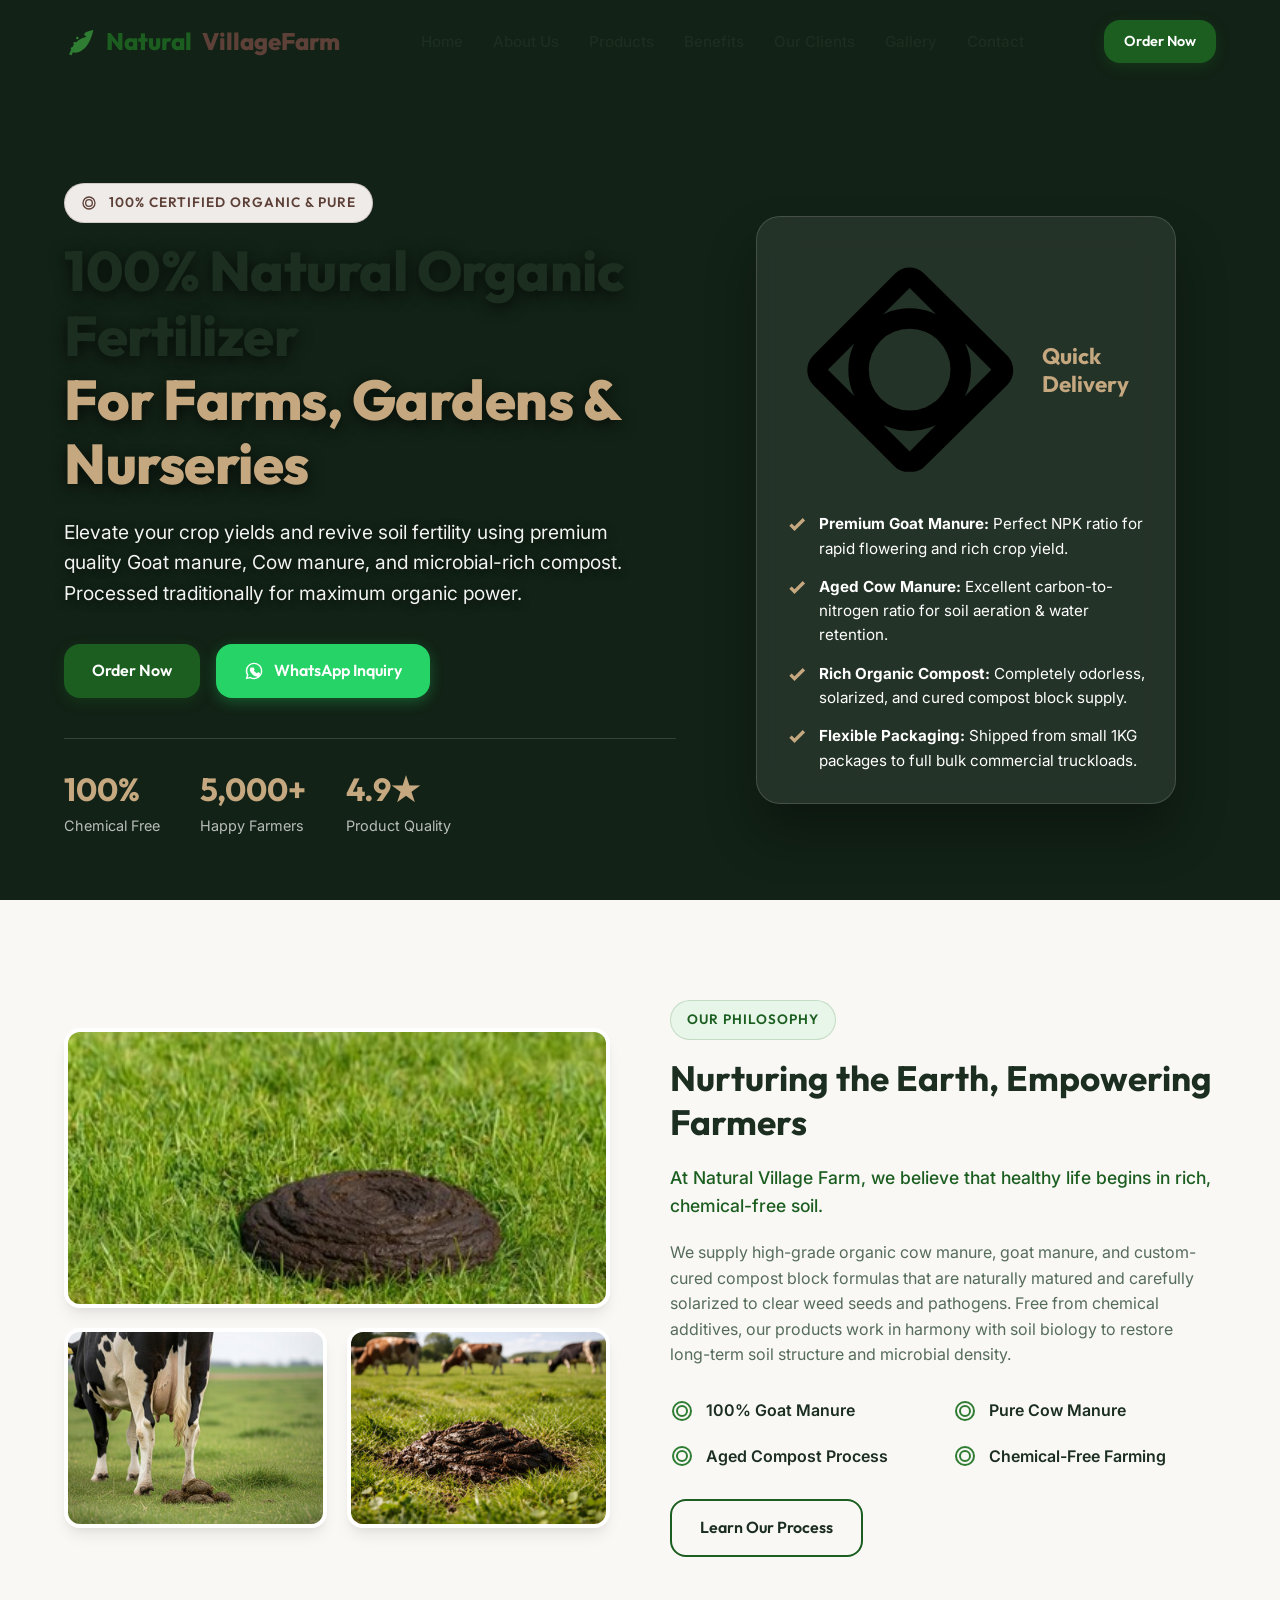
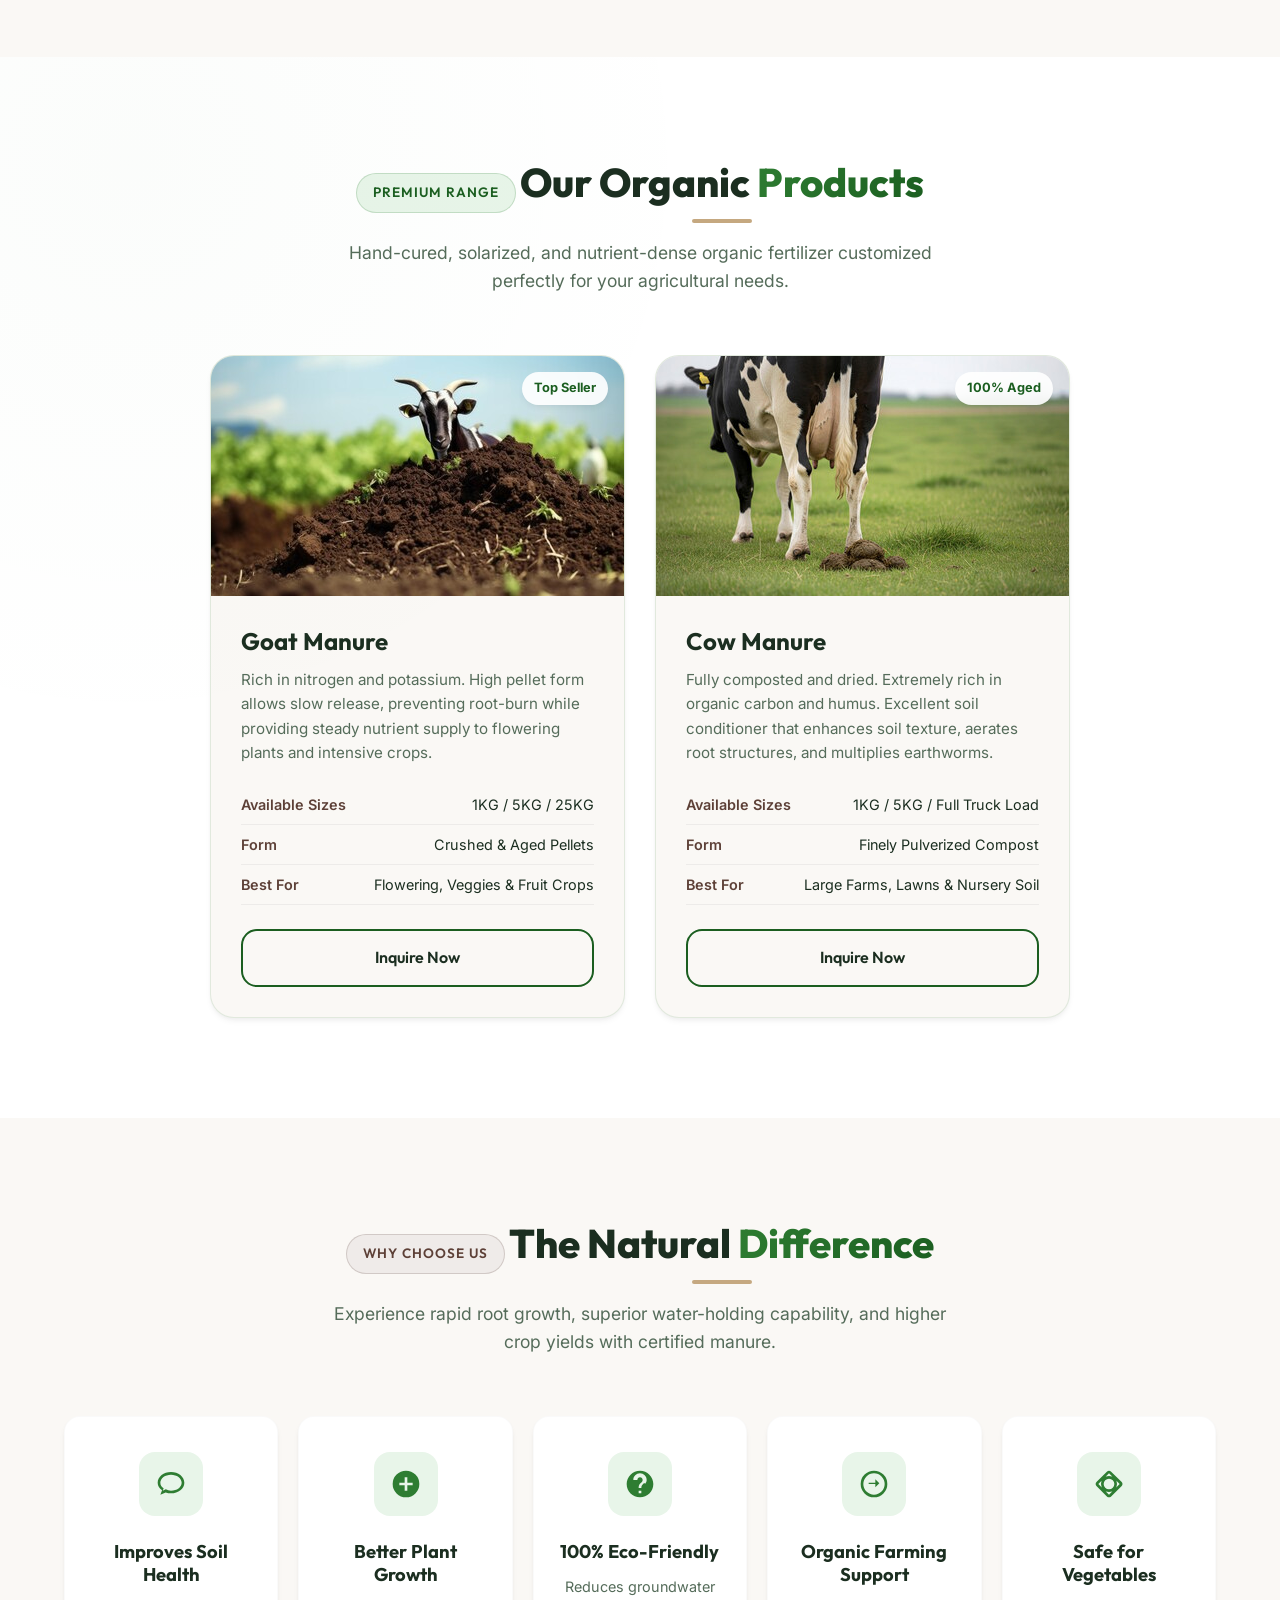
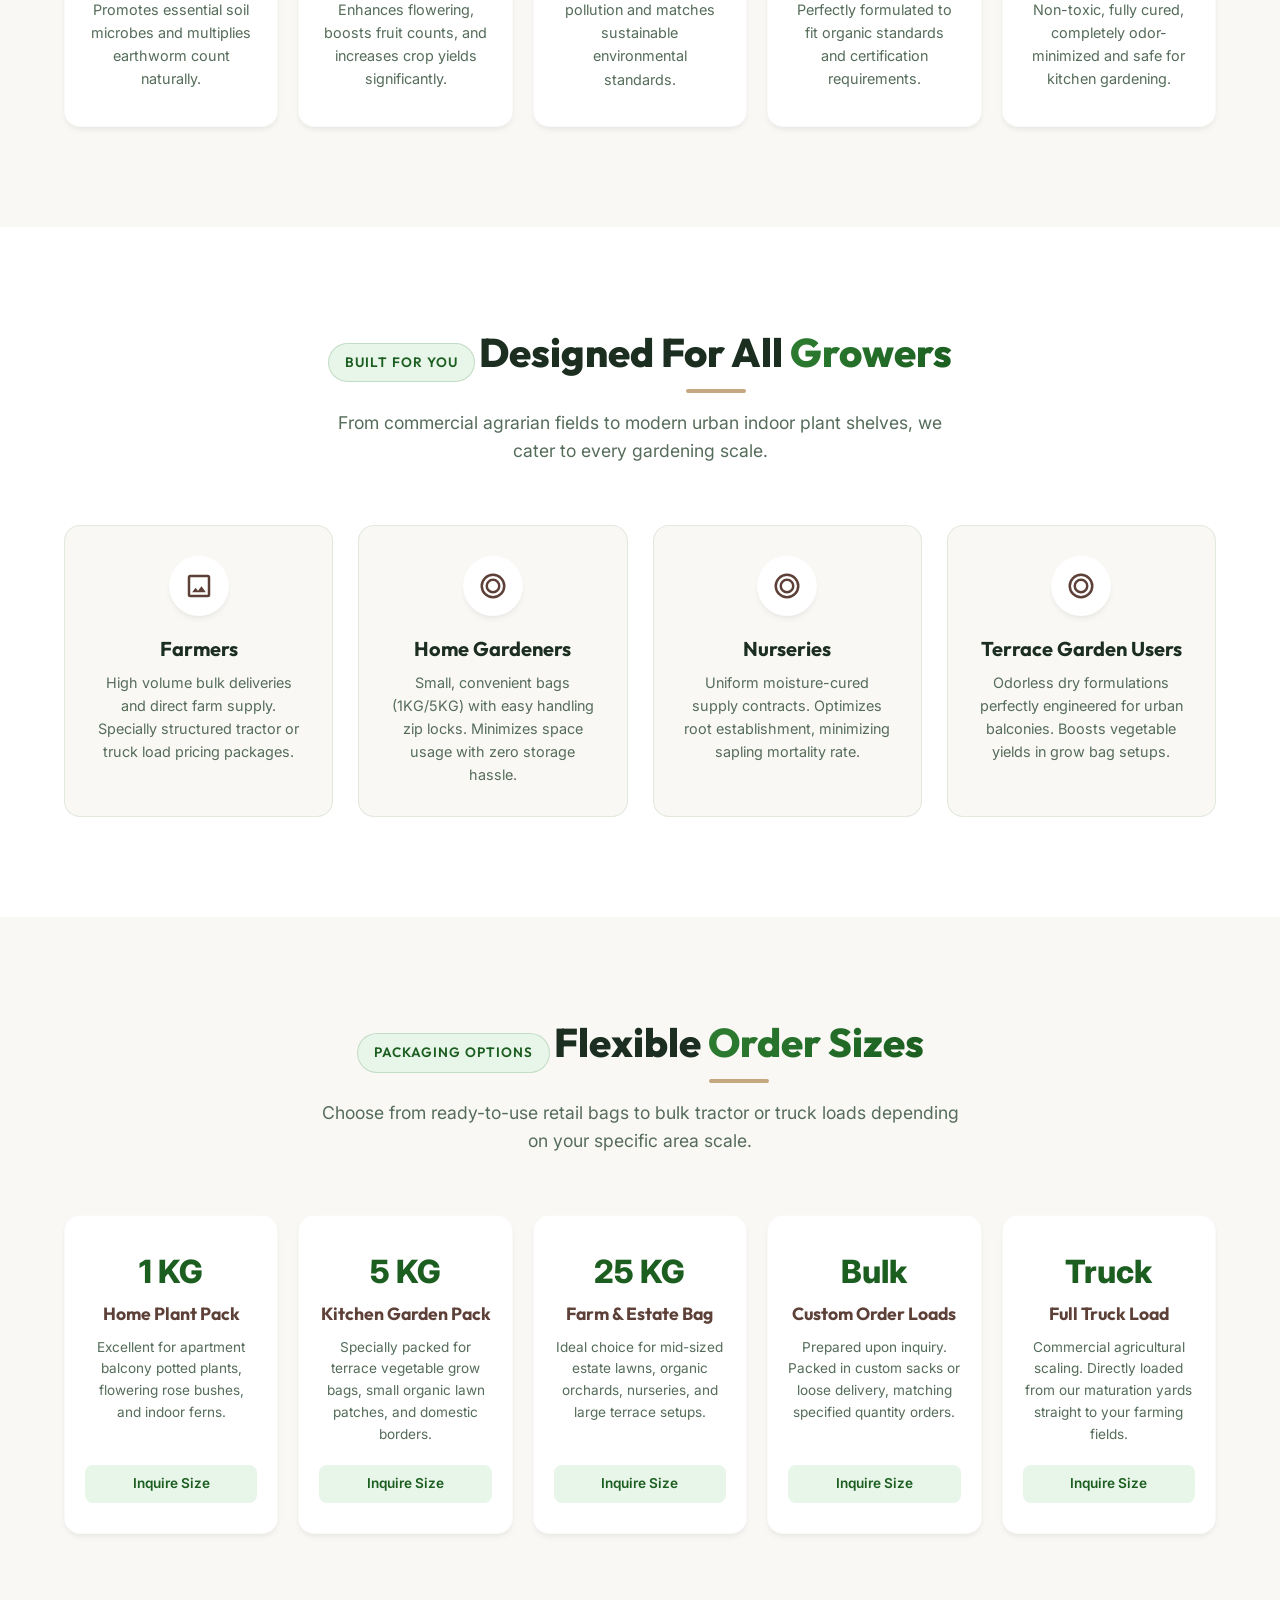
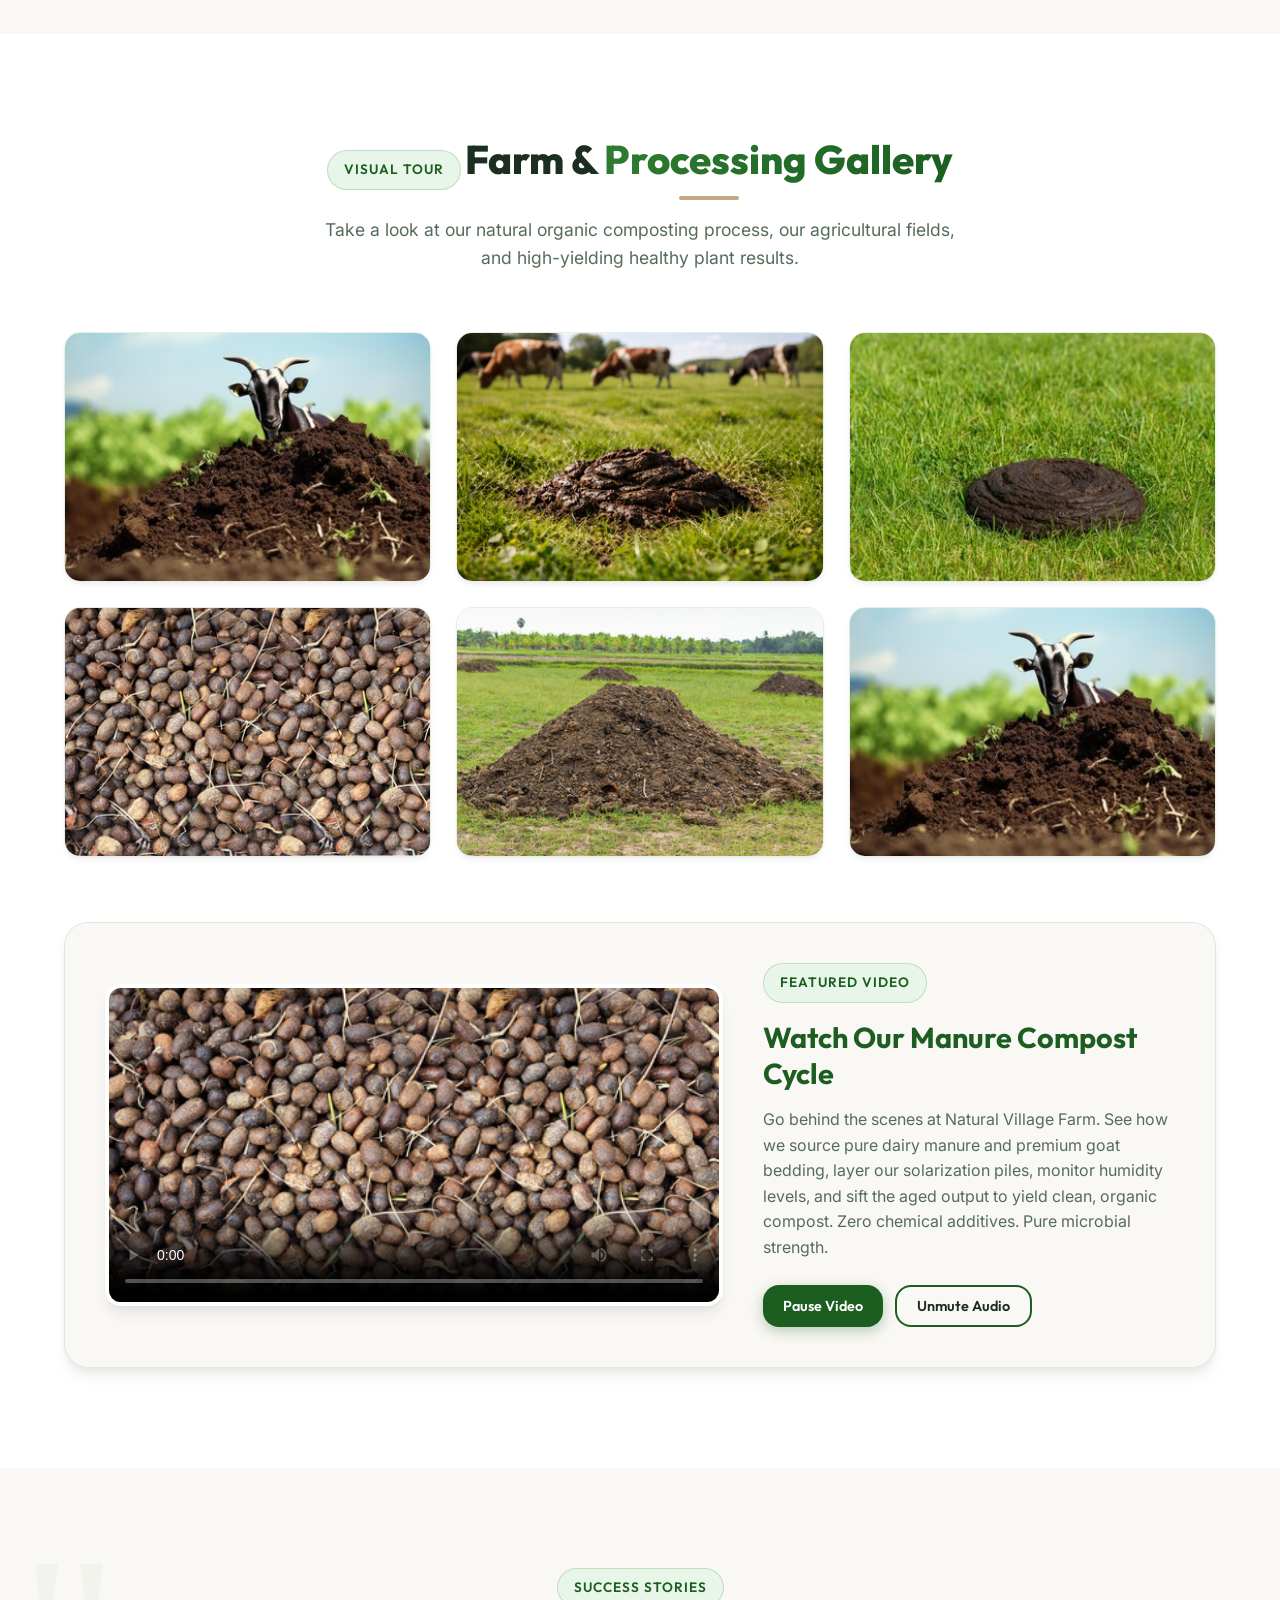
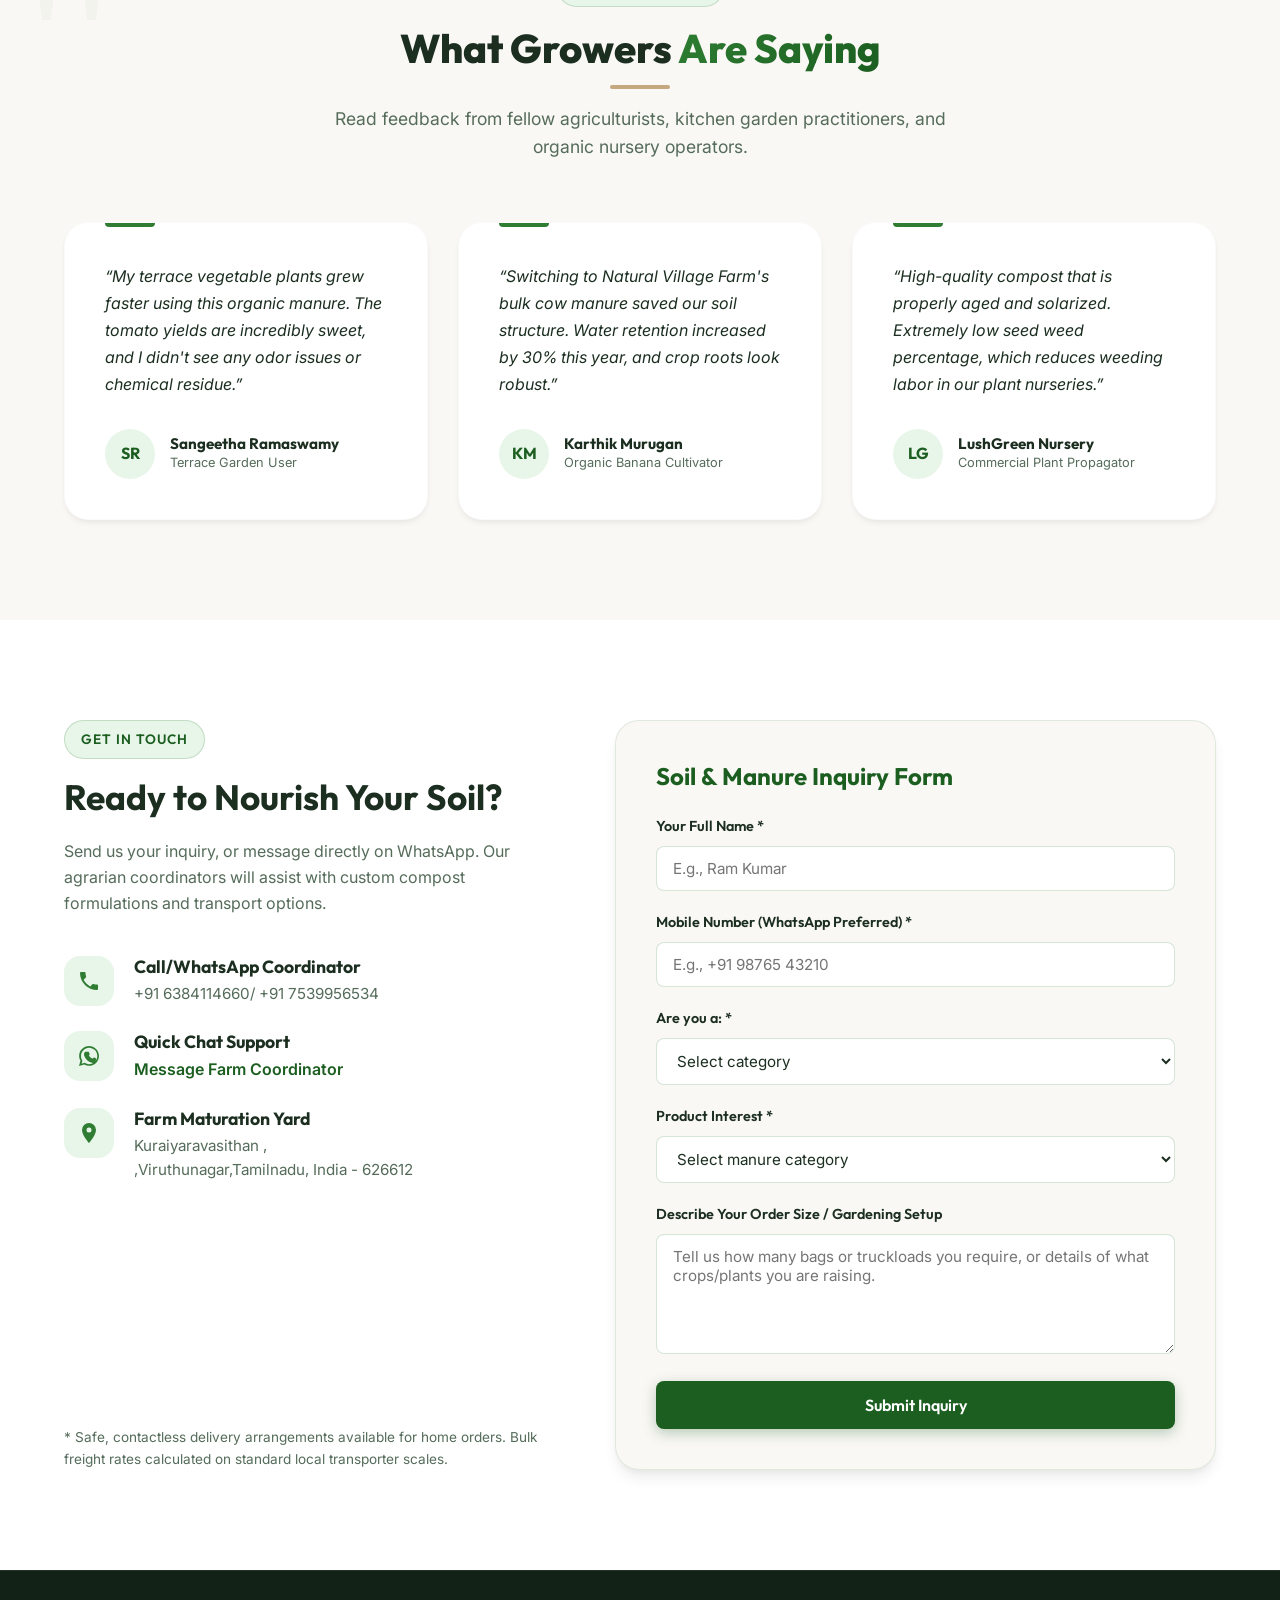
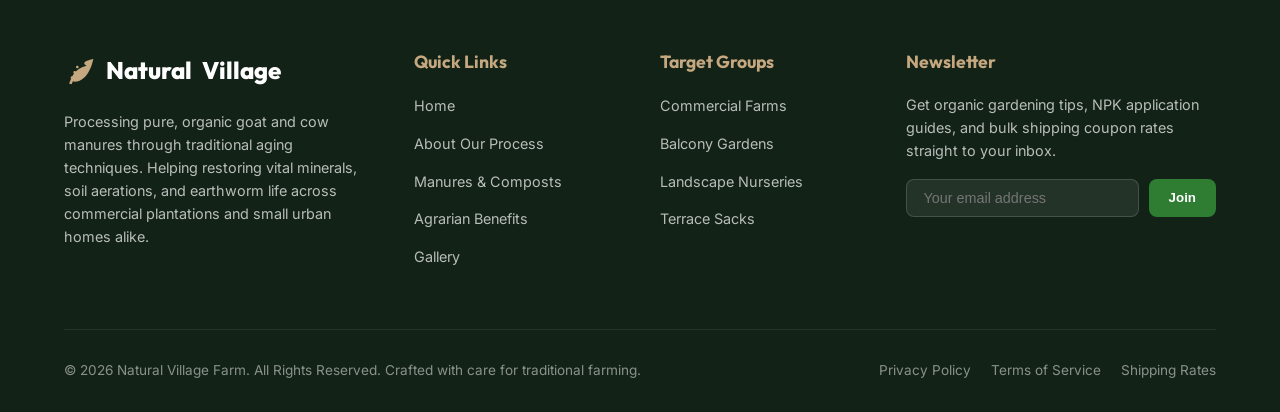
==== commit 99c070df: "edit" ====
--- a/index.html
+++ b/index.html
@@ -596,7 +596,7 @@
                 </div>
                 <div class="contact-detail-content">
                   <h4>Call/WhatsApp Coordinator</h4>
-                  <p>+91 98765 43210 / +91 98765 43211</p>
+                  <p>+91 6384114660/ +91 7539956534</p>
                 </div>
               </li>
               
@@ -616,7 +616,7 @@
                 </div>
                 <div class="contact-detail-content">
                   <h4>Farm Maturation Yard</h4>
-                  <p>Muttathara Organic Hub, National Highway Bypass,<br>Thiruvananthapuram, Kerala, India - 695008</p>
+                  <p>Kuraiyaravasithan ,<br>,Viruthunagar,Tamilnadu, India - 626612</p>
                 </div>
               </li>
             </ul>
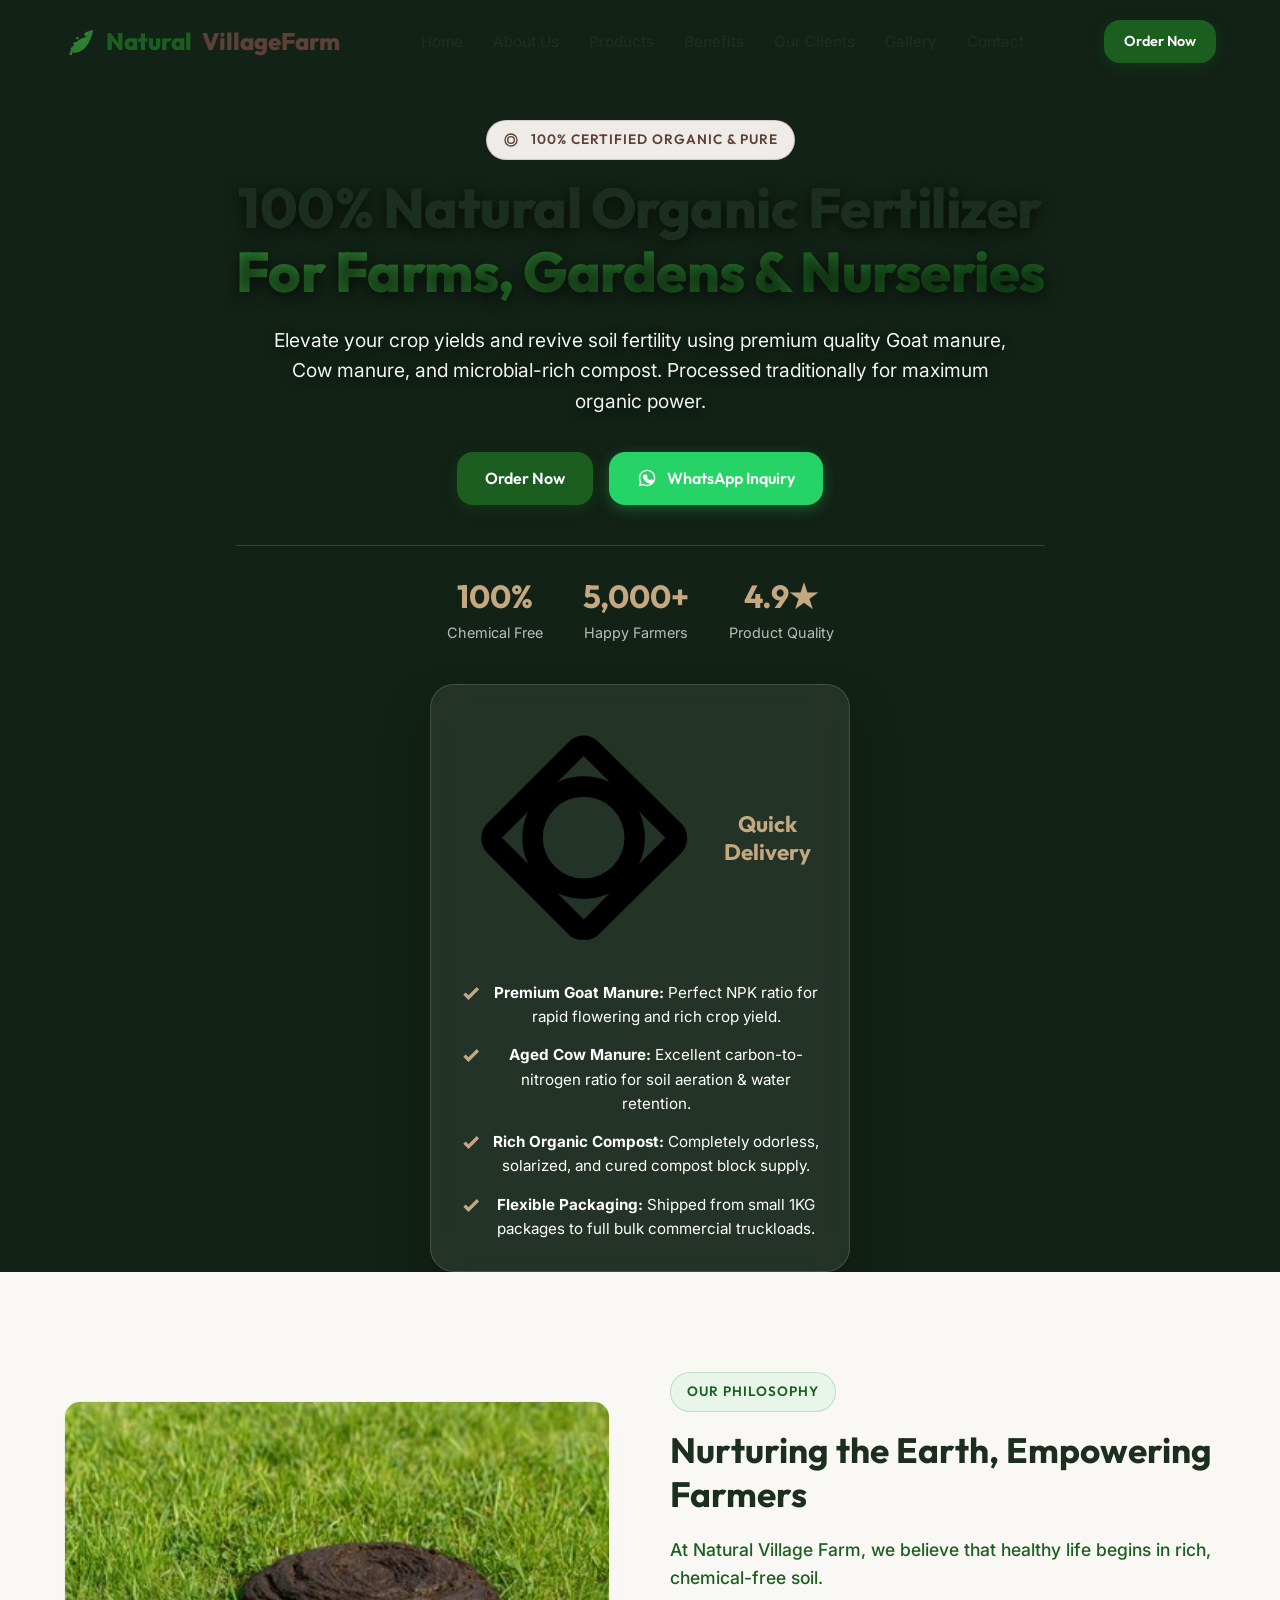
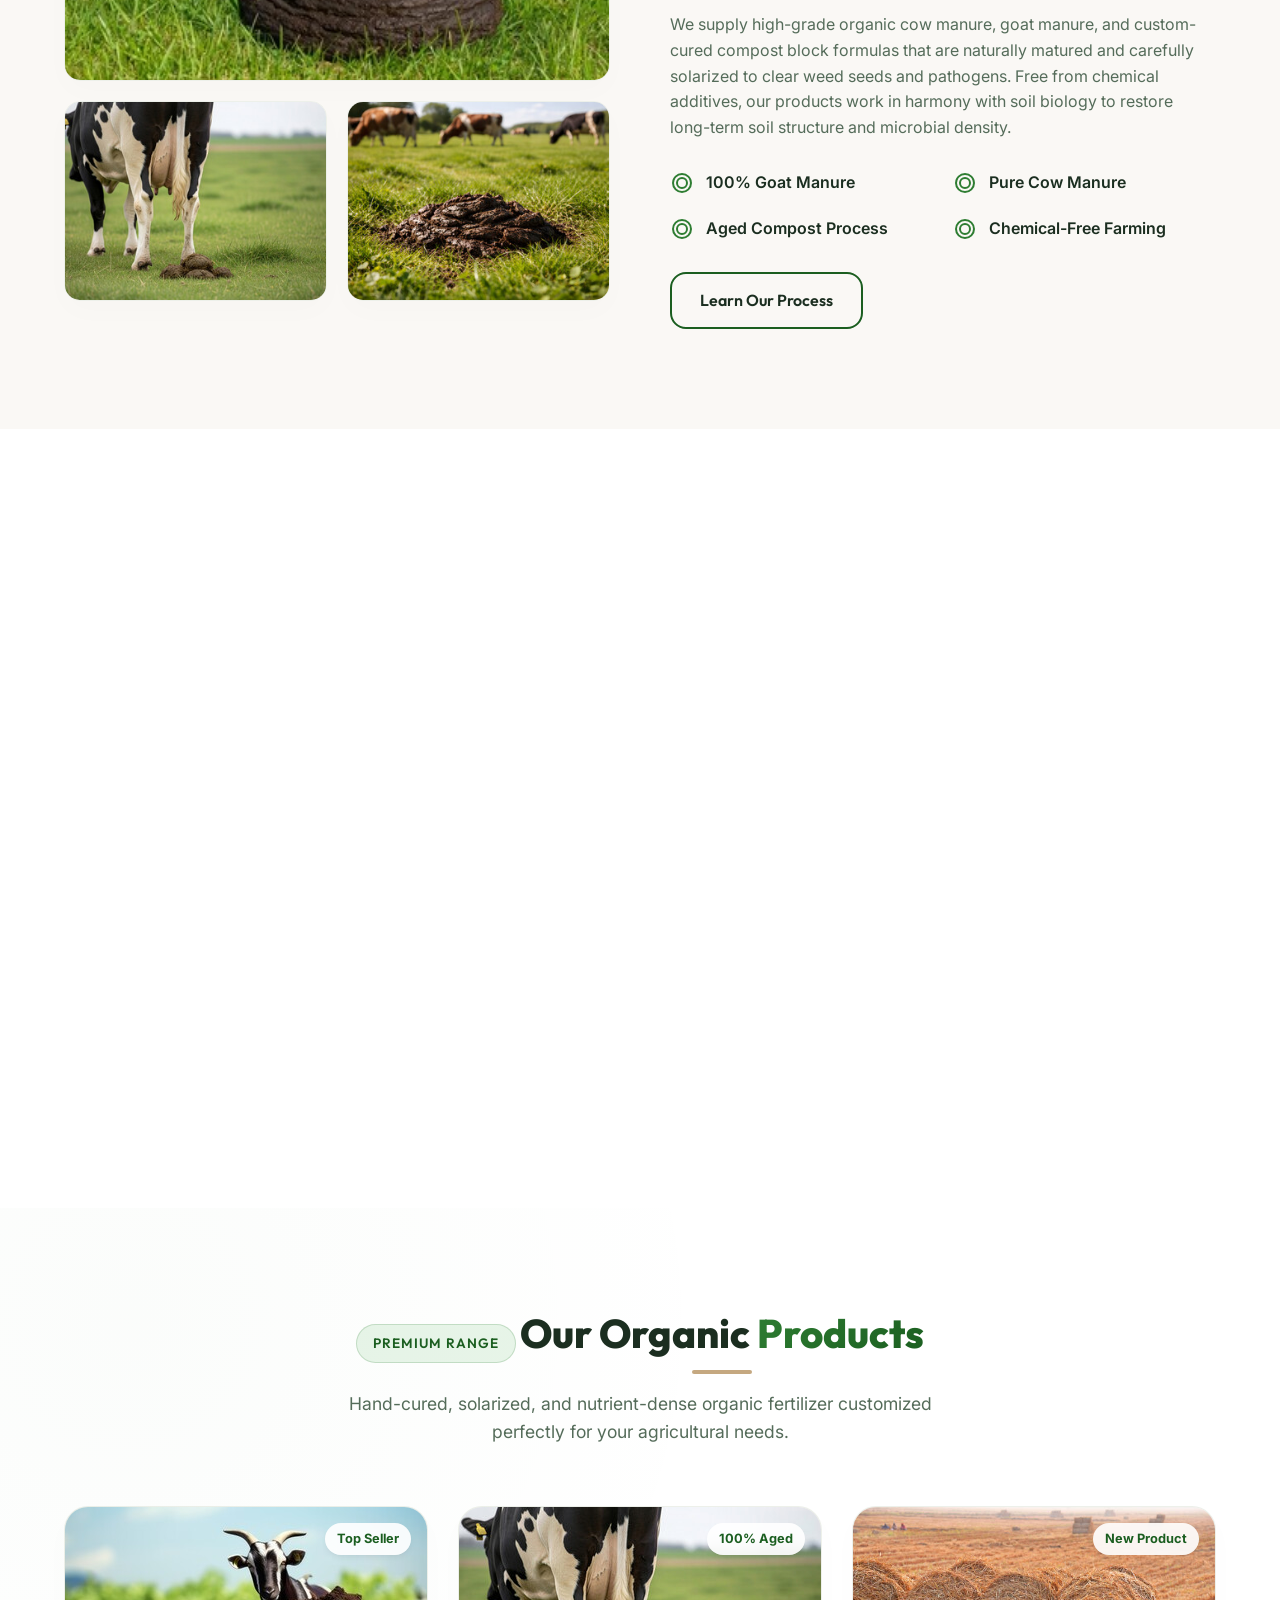
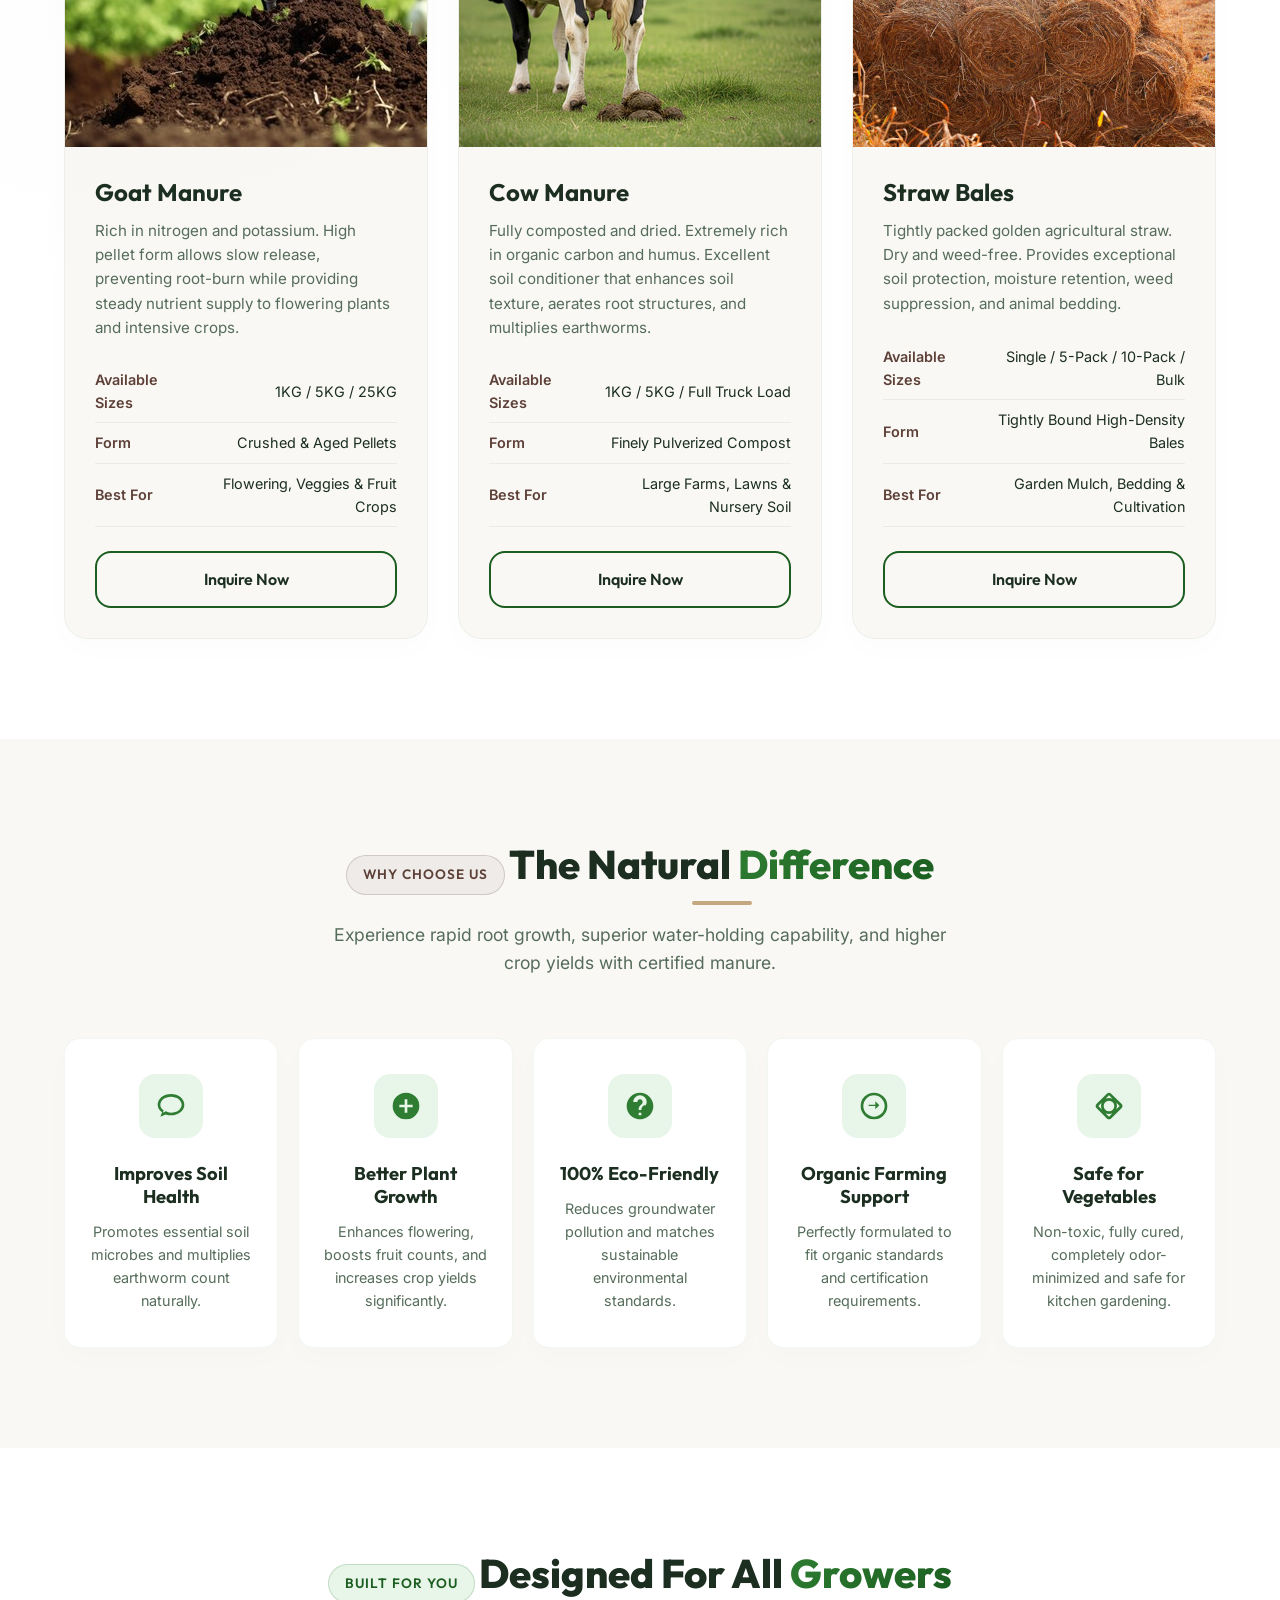
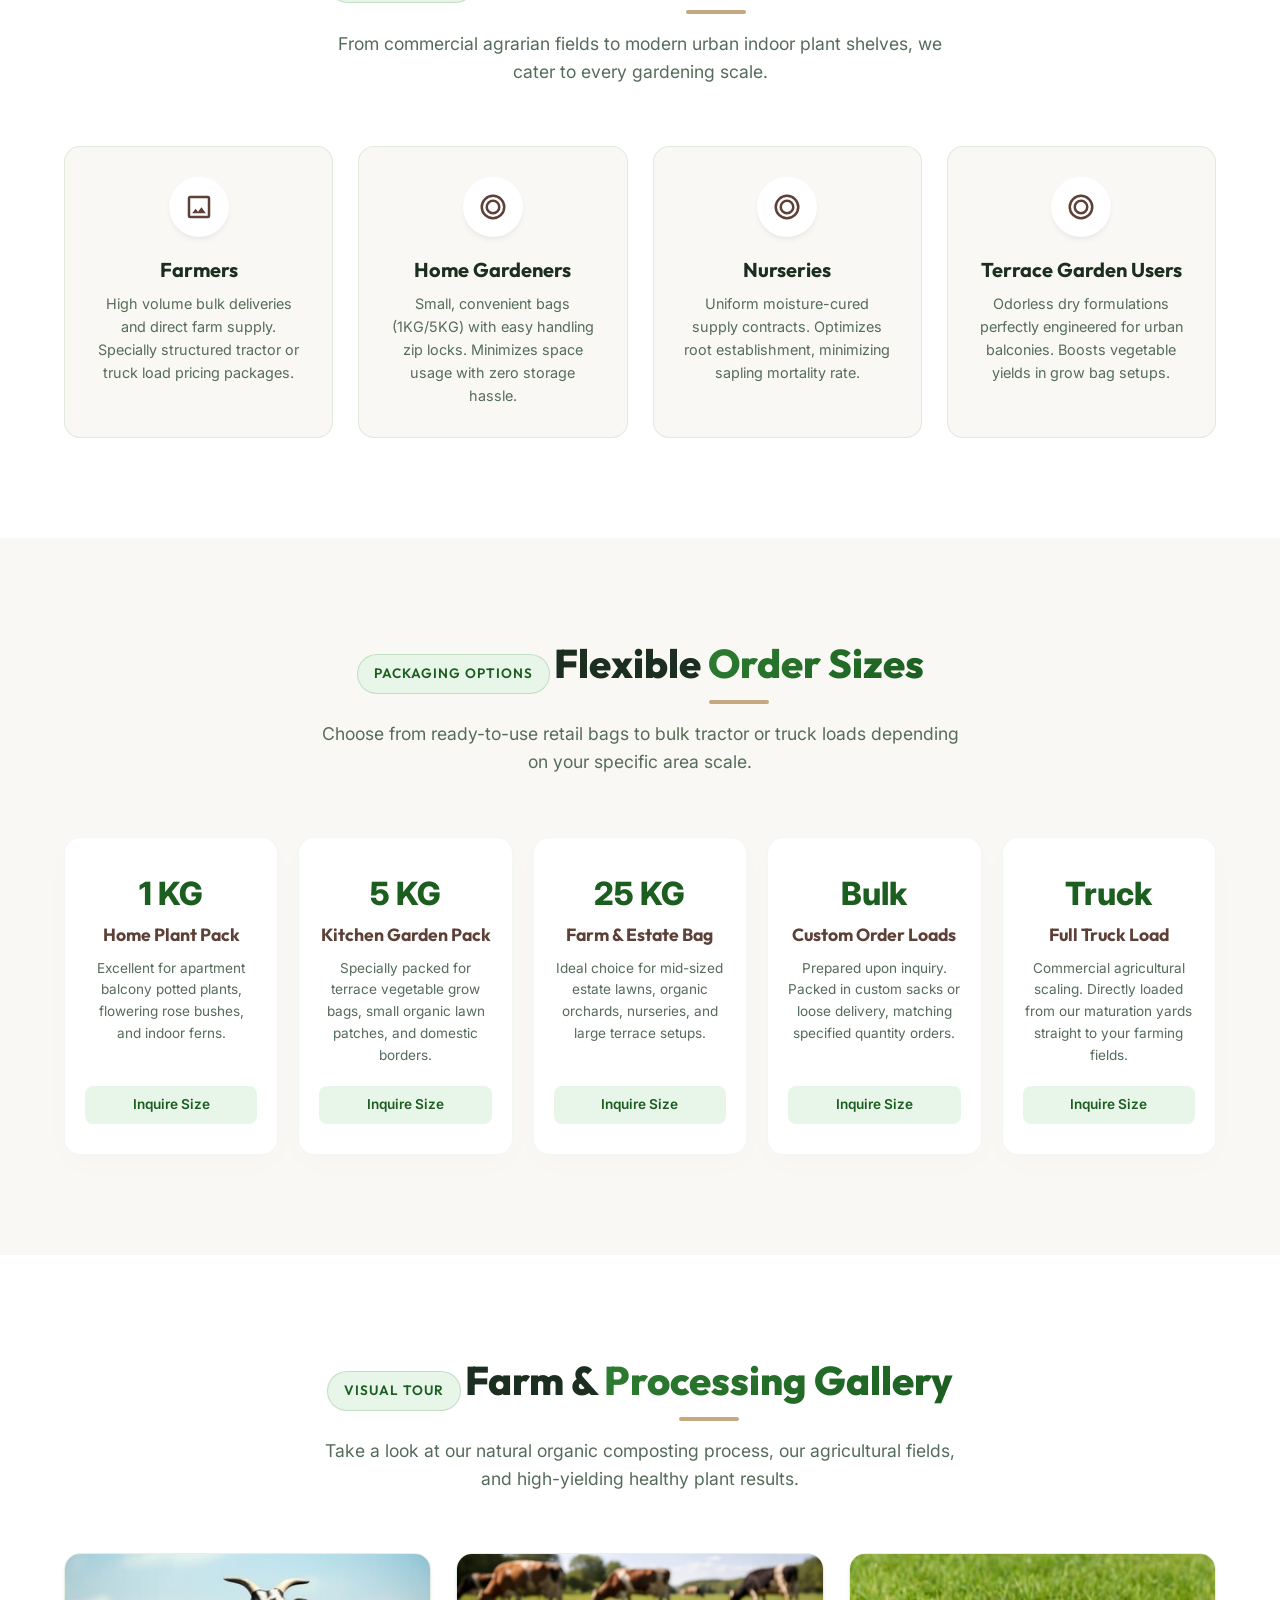
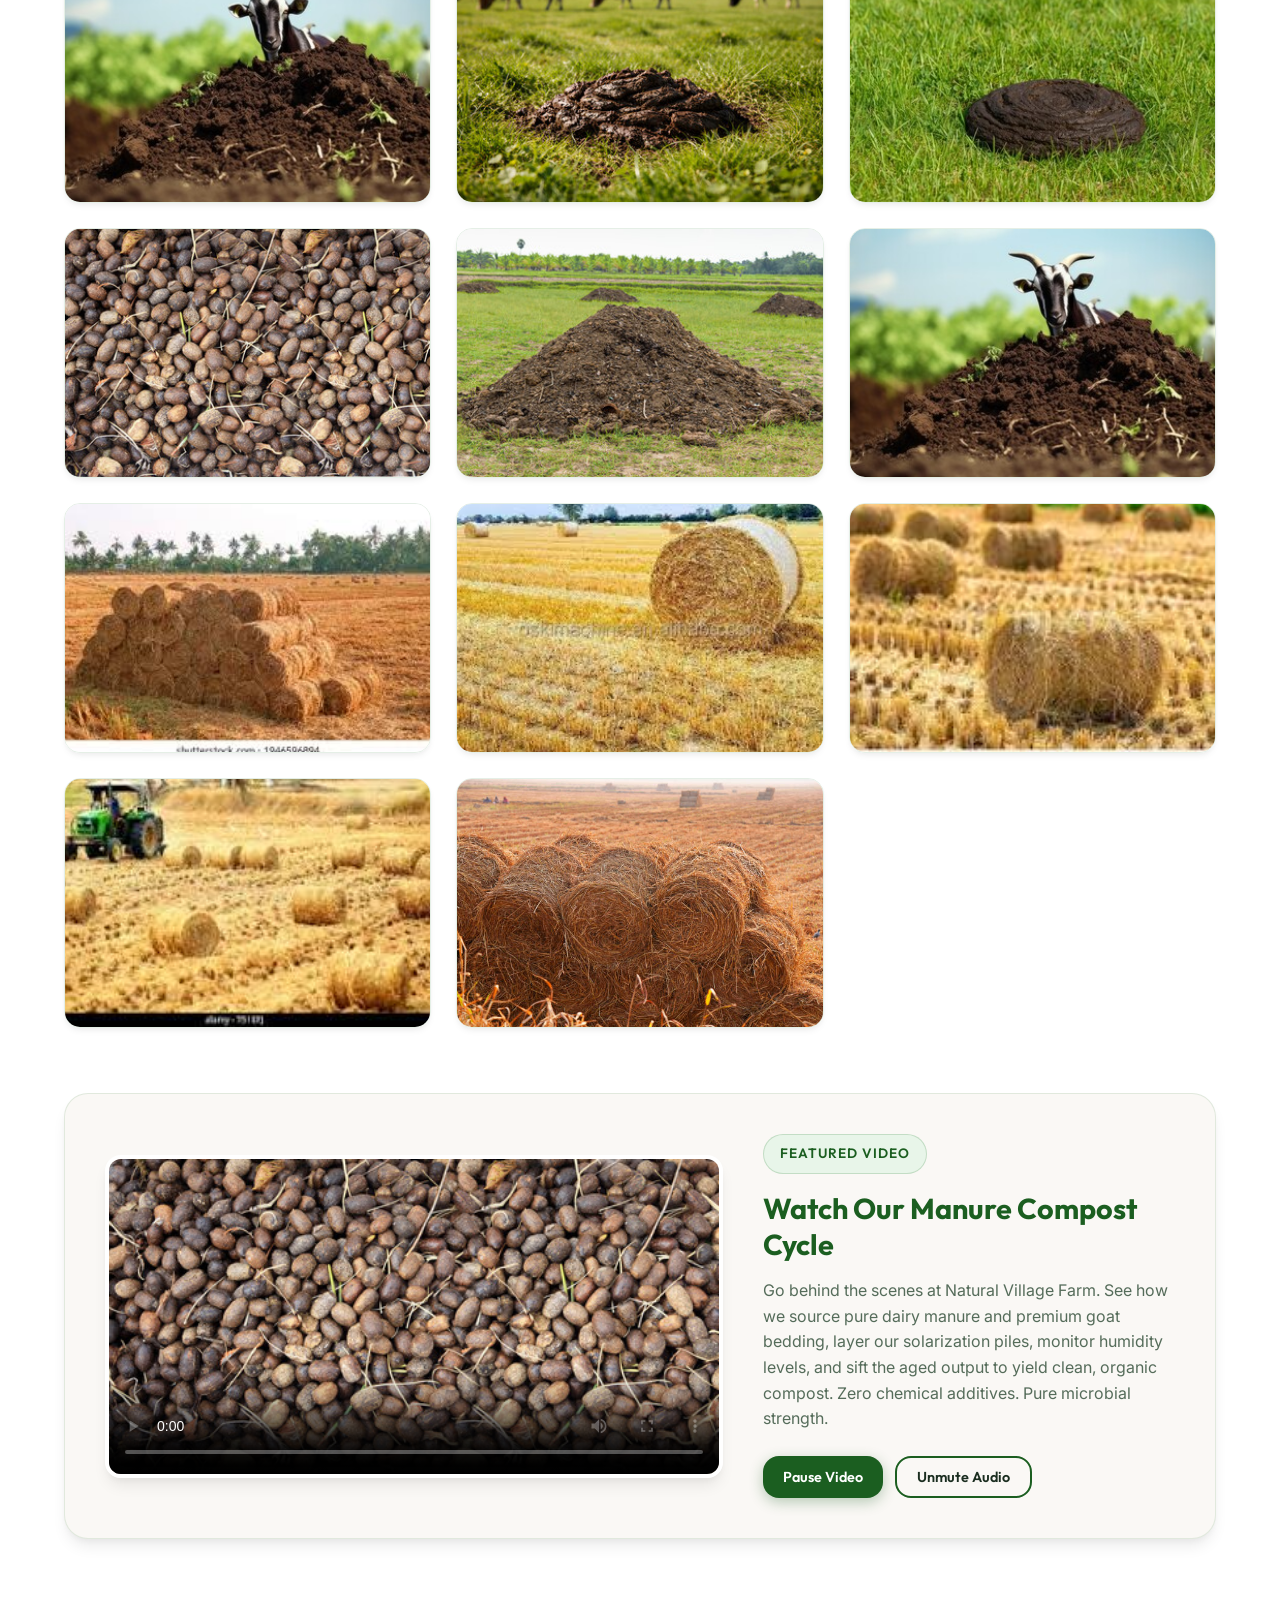
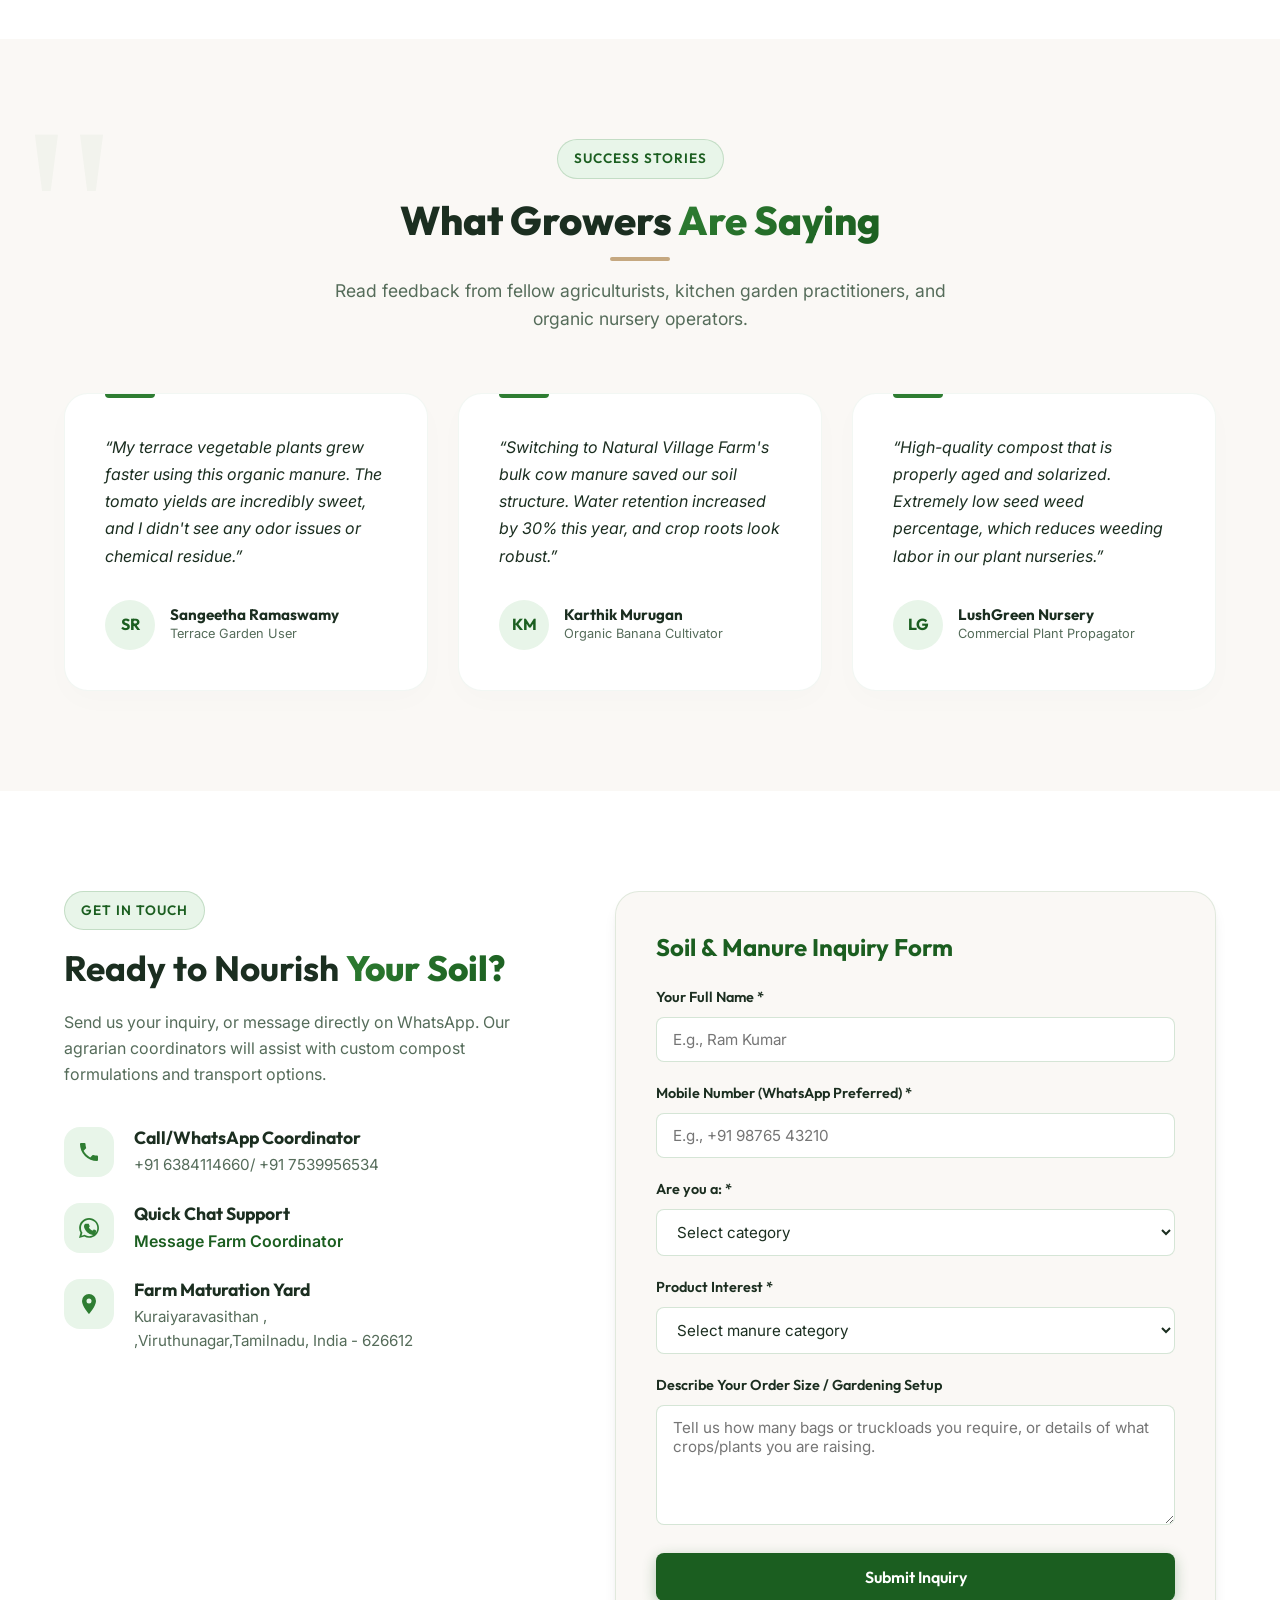
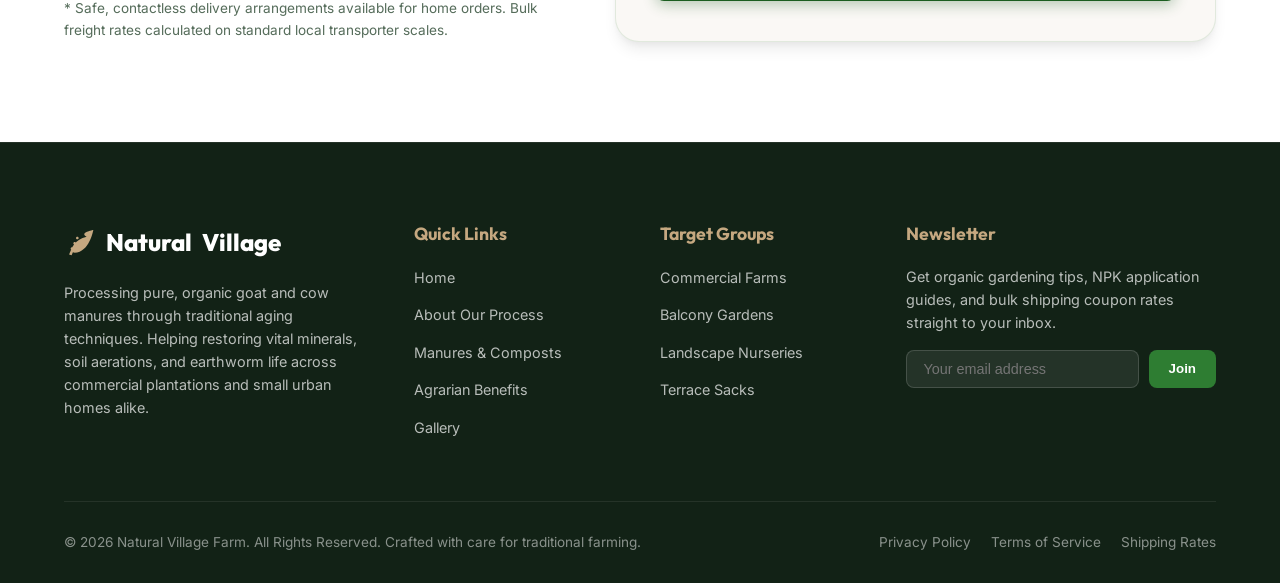
==== commit 54a115b1: "straw" ====
--- a/index.html
+++ b/index.html
@@ -11,7 +11,7 @@
   <meta name="author" content="Natural Village Farm">
   
   <!-- Stylesheets -->
-  <link rel="stylesheet" href="styles.css">
+  <link rel="stylesheet" href="styles.css?v=2.2">
 </head>
 <body>
 
@@ -171,6 +171,59 @@
     </div>
   </section>
 
+  <!-- Straw Bales Intro Section -->
+  <section id="straw-bales" class="section-padding straw-bales-intro">
+    <div class="container">
+      <div class="straw-bales-grid">
+        <div class="straw-bales-images scroll-reveal reveal-left">
+          <div class="straw-bales-img-wrapper straw-bales-img-large">
+            <img src="images.jfif" alt="Premium round straw bale in sunny agricultural field">
+          </div>
+          <div class="straw-bales-img-wrapper straw-bales-img-small">
+            <img src="download (2).jfif" alt="Stacked rectangular wheat straw bales pile">
+          </div>
+          <div class="straw-bales-img-wrapper straw-bales-img-small">
+            <img src="istockphoto-1310179701-612x612.jpg" alt="Golden wheat straw bale close-up">
+          </div>
+        </div>
+        
+        <div class="straw-bales-content scroll-reveal reveal-right">
+          <div class="badge badge-alt">New Launch</div>
+          <h2>Premium Agricultural <span>Straw Bales</span></h2>
+          <p class="straw-bales-highlight">Tightly compacted, sun-dried, and 100% natural straw bales for multi-purpose garden and farm use.</p>
+          <p class="straw-bales-text">Sourced directly from our high-yielding organic grain farms, our wheat and paddy straw bales are thoroughly sun-dried to eliminate moisture, preventing mold and rotting. They contain zero weed seeds or pesticide residue, making them the gold standard for mulching, livestock bedding, mushroom cultivation, and winter insulation.</p>
+          
+          <div class="straw-bales-features">
+            <div class="straw-bales-feat-item">
+              <svg viewBox="0 0 24 24"><path d="M12,2A10,10 0 0,0 2,12A10,10 0 0,0 12,22A10,10 0 0,0 22,12A10,10 0 0,0 12,2M12,4A8,8 0 0,1 20,12A8,8 0 0,1 12,20A8,8 0 0,1 4,12A8,8 0 0,1 12,4M12,6A6,6 0 0,0 6,12A6,6 0 0,0 12,18A6,6 0 0,0 18,12A6,6 0 0,0 12,6M12,8A4,4 0 0,1 16,12A4,4 0 0,1 12,16A4,4 0 0,1 8,12A4,4 0 0,1 12,8Z" /></svg>
+              <span>100% Organic Straw</span>
+            </div>
+            <div class="straw-bales-feat-item">
+              <svg viewBox="0 0 24 24"><path d="M12,2A10,10 0 0,0 2,12A10,10 0 0,0 12,22A10,10 0 0,0 22,12A10,10 0 0,0 12,2M12,4A8,8 0 0,1 20,12A8,8 0 0,1 12,20A8,8 0 0,1 4,12A8,8 0 0,1 12,4M12,6A6,6 0 0,0 6,12A6,6 0 0,0 12,18A6,6 0 0,0 18,12A6,6 0 0,0 12,6M12,8A4,4 0 0,1 16,12A4,4 0 0,1 12,16A4,4 0 0,1 8,12A4,4 0 0,1 12,8Z" /></svg>
+              <span>High-Density Bales</span>
+            </div>
+            <div class="straw-bales-feat-item">
+              <svg viewBox="0 0 24 24"><path d="M12,2A10,10 0 0,0 2,12A10,10 0 0,0 12,22A10,10 0 0,0 22,12A10,10 0 0,0 12,2M12,4A8,8 0 0,1 20,12A8,8 0 0,1 12,20A8,8 0 0,1 4,12A8,8 0 0,1 12,4M12,6A6,6 0 0,0 6,12A6,6 0 0,0 12,18A6,6 0 0,0 18,12A6,6 0 0,0 12,6M12,8A4,4 0 0,1 16,12A4,4 0 0,1 12,16A4,4 0 0,1 8,12A4,4 0 0,1 12,8Z" /></svg>
+              <span>Zero Mold / Rot</span>
+            </div>
+            <div class="straw-bales-feat-item">
+              <svg viewBox="0 0 24 24"><path d="M12,2A10,10 0 0,0 2,12A10,10 0 0,0 12,22A10,10 0 0,0 22,12A10,10 0 0,0 12,2M12,4A8,8 0 0,1 20,12A8,8 0 0,1 12,20A8,8 0 0,1 4,12A8,8 0 0,1 12,4M12,6A6,6 0 0,0 6,12A6,6 0 0,0 12,18A6,6 0 0,0 18,12A6,6 0 0,0 12,6M12,8A4,4 0 0,1 16,12A4,4 0 0,1 12,16A4,4 0 0,1 8,12A4,4 0 0,1 12,8Z" /></svg>
+              <span>Weed & Seed Free</span>
+            </div>
+          </div>
+          
+          <div style="display: flex; gap: 16px;">
+            <a href="#contact" class="btn btn-primary">Book Straw Bales</a>
+            <a href="https://wa.me/919944634026?text=Hi,%20I%20am%20interested%20in%20your%20Premium%20Straw%20Bales." target="_blank" class="btn btn-whatsapp">
+              <svg viewBox="0 0 24 24" style="width:20px; height:20px; fill:white;"><path d="M12.04 2C6.58 2 2.13 6.45 2.13 11.91C2.13 13.66 2.59 15.36 3.47 16.86L2 22L7.3 20.61C8.74 21.39 10.37 21.8 12.04 21.8C17.5 21.8 21.95 17.35 21.95 11.9C21.95 9.26 20.92 6.78 19.05 4.9C17.18 3.03 14.68 2 12.04 2M12.05 3.67C14.25 3.67 16.31 4.53 17.87 6.09C19.42 7.65 20.28 9.72 20.28 11.9C20.28 16.44 16.58 20.13 12.04 20.13C10.61 20.13 9.22 19.76 8 19.05L7.71 18.87L4.56 19.7L5.39 16.63L5.2 16.32C4.42 15.09 4 13.5 4 11.91C4 7.37 7.6 3.67 12.05 3.67M8.83 7.68C8.63 7.68 8.3 7.76 8.03 8.05C7.76 8.34 7 9.08 7 10.58C7 12.08 8.09 13.53 8.24 13.73C8.39 13.93 10.33 17.08 13.37 18.28C16.27 19.42 16.85 19.14 17.48 18.54C18.1 17.94 18.85 16.53 19 15.86C19.15 15.19 19.15 14.62 19.1 14.5C19.05 14.39 18.9 14.33 18.67 14.22C18.45 14.11 17.35 13.56 17.14 13.49C16.94 13.41 16.79 13.38 16.64 13.61C16.49 13.83 16.07 14.33 15.94 14.49C15.8 14.66 15.67 14.68 15.45 14.56C14.6 14.14 13.78 13.59 13.06 12.94C12.5 12.44 12.12 11.82 12.01 11.63C11.9 11.41 12 11.29 12.11 11.18C12.21 11.08 12.33 10.92 12.44 10.79C12.56 10.67 12.6 10.58 12.67 10.43C12.75 10.29 12.71 10.16 12.66 10.05C12.6 9.94 12.11 8.7 11.9 8.21C11.69 7.72 11.48 7.79 11.33 7.79C11.18 7.79 11 7.68 10.79 7.68M8.83 7.68"/></svg>
+              WhatsApp Us
+            </a>
+          </div>
+        </div>
+      </div>
+    </div>
+  </section>
+
   <!-- Products Section -->
   <section id="products" class="section-padding products">
     <div class="container">
@@ -235,6 +288,33 @@
           </div>
         </div>
         
+        <!-- Product 3 -->
+        <div class="product-card">
+          <div class="product-img-holder">
+            <img src="istockphoto-1310179701-612x612.jpg" alt="Premium Wheat Straw Bales">
+            <span class="product-badge">New Product</span>
+          </div>
+          <div class="product-info">
+            <h3 class="product-title">Straw Bales</h3>
+            <p class="product-desc">Tightly packed golden agricultural straw. Dry and weed-free. Provides exceptional soil protection, moisture retention, weed suppression, and animal bedding.</p>
+            <table class="product-spec-table">
+              <tr>
+                <td>Available Sizes</td>
+                <td>Single / 5-Pack / 10-Pack / Bulk</td>
+              </tr>
+              <tr>
+                <td>Form</td>
+                <td>Tightly Bound High-Density Bales</td>
+              </tr>
+              <tr>
+                <td>Best For</td>
+                <td>Garden Mulch, Bedding & Cultivation</td>
+              </tr>
+            </table>
+            <a href="#contact" class="btn btn-secondary text-center" style="width:100%;">Inquire Now</a>
+          </div>
+        </div>
+        
       </div>
     </div>
   </section>
@@ -491,6 +571,61 @@
             <div class="gallery-info">
               <span class="gallery-cat">Packaging</span>
               <h4 class="gallery-title">Bulk Compost Sacks</h4>
+            </div>
+          </div>
+        </div>
+        
+        <!-- Gallery Item 7 -->
+        <div class="gallery-item" onclick="openLightbox(this)" data-large="download (2).jfif" data-caption="Traditionally Stacked Rectangular Wheat Straw Bales">
+          <img src="download (2).jfif" alt="Rectangular Wheat Straw Bales stack">
+          <div class="gallery-overlay">
+            <div class="gallery-info">
+              <span class="gallery-cat">Straw Bales</span>
+              <h4 class="gallery-title">Rectangular Wheat Straw</h4>
+            </div>
+          </div>
+        </div>
+
+        <!-- Gallery Item 8 -->
+        <div class="gallery-item" onclick="openLightbox(this)" data-large="images.jfif" data-caption="High-Density Round Straw Bales for Livestock Bedding">
+          <img src="images.jfif" alt="Round Straw Bale in Field">
+          <div class="gallery-overlay">
+            <div class="gallery-info">
+              <span class="gallery-cat">Straw Bales</span>
+              <h4 class="gallery-title">Round Wheat Straw Bale</h4>
+            </div>
+          </div>
+        </div>
+
+        <!-- Gallery Item 9 -->
+        <div class="gallery-item" onclick="openLightbox(this)" data-large="download (1).jfif" data-caption="Freshly Harvested Paddy Straw Bales Ready for Transport">
+          <img src="download (1).jfif" alt="Paddy Straw Bales in Field">
+          <div class="gallery-overlay">
+            <div class="gallery-info">
+              <span class="gallery-cat">Straw Bales</span>
+              <h4 class="gallery-title">Paddy Straw Field</h4>
+            </div>
+          </div>
+        </div>
+
+        <!-- Gallery Item 10 -->
+        <div class="gallery-item" onclick="openLightbox(this)" data-large="download.jfif" data-caption="Mechanized Harvesting and Straw Baling in Action">
+          <img src="download.jfif" alt="Tractor pulling baler machine">
+          <div class="gallery-overlay">
+            <div class="gallery-info">
+              <span class="gallery-cat">Straw Bales</span>
+              <h4 class="gallery-title">Harvesting & Baling</h4>
+            </div>
+          </div>
+        </div>
+
+        <!-- Gallery Item 11 -->
+        <div class="gallery-item" onclick="openLightbox(this)" data-large="istockphoto-1310179701-612x612.jpg" data-caption="Premium Quality Golden Wheat Straw Bales Pile">
+          <img src="istockphoto-1310179701-612x612.jpg" alt="Straw Bales pile close up">
+          <div class="gallery-overlay">
+            <div class="gallery-info">
+              <span class="gallery-cat">Straw Bales</span>
+              <h4 class="gallery-title">Golden Straw Stack</h4>
             </div>
           </div>
         </div>
--- a/styles.css
+++ b/styles.css
@@ -375,13 +375,20 @@
 
 .hero-grid {
   display: grid;
-  grid-template-columns: 1.1fr 0.9fr;
+  grid-template-columns: 1fr;
   gap: 40px;
   align-items: center;
+  text-align: center;
+  justify-items: center;
+  max-width: 860px;
+  margin: 0 auto;
 }
 
 .hero-content {
   color: var(--text-light);
+  display: flex;
+  flex-direction: column;
+  align-items: center;
 }
 
 .hero-title {
@@ -403,7 +410,7 @@
   line-height: 1.6;
   color: rgba(255, 255, 255, 0.95);
   margin-bottom: 35px;
-  max-width: 580px;
+  max-width: 750px;
   text-shadow: 0 2px 10px rgba(0, 0, 0, 0.65); /* Sharp outline shadow for secondary text */
 }
 
@@ -412,6 +419,7 @@
   flex-wrap: wrap;
   gap: 16px;
   margin-bottom: 40px;
+  justify-content: center;
 }
 
 .hero-stats {
@@ -419,6 +427,8 @@
   gap: 40px;
   border-top: 1px solid rgba(255, 255, 255, 0.15);
   padding-top: 30px;
+  justify-content: center;
+  width: 100%;
 }
 
 .stat-item h3 {
@@ -598,9 +608,9 @@
 
 .products-grid {
   display: grid;
-  grid-template-columns: repeat(2, 1fr);
+  grid-template-columns: repeat(3, 1fr);
   gap: 30px;
-  max-width: 860px;
+  max-width: var(--max-width);
   margin: 0 auto;
 }
 
@@ -927,7 +937,7 @@
   transition: var(--transition);
 }
 
-.gallery-item:hover class, .gallery-item:hover .gallery-overlay {
+.gallery-item:hover .gallery-overlay {
   opacity: 1;
 }
 
@@ -1460,6 +1470,9 @@
 
 /* Responsive Breakpoints */
 @media (max-width: 1024px) {
+  .products-grid {
+    grid-template-columns: repeat(2, 1fr);
+  }
   .benefits-grid {
     grid-template-columns: repeat(3, 1fr);
   }
@@ -1598,3 +1611,254 @@
     padding: 30px 20px;
   }
 }
+
+/* Custom Stylish Scrollbar */
+::-webkit-scrollbar {
+  width: 10px;
+}
+::-webkit-scrollbar-track {
+  background: var(--bg-cream);
+}
+::-webkit-scrollbar-thumb {
+  background: var(--primary);
+  border-radius: 50px;
+  border: 2.5px solid var(--bg-cream);
+}
+::-webkit-scrollbar-thumb:hover {
+  background: var(--primary-dark);
+}
+
+/* Elegant Scroll Reveal Left & Right Entrance Animations with Frosted Blur Transition */
+.scroll-reveal.reveal-left {
+  opacity: 0 !important;
+  transform: translateX(-100px) scale(0.95) !important;
+  filter: blur(12px) !important;
+  transition: opacity 1.3s cubic-bezier(0.16, 1, 0.3, 1), transform 1.3s cubic-bezier(0.16, 1, 0.3, 1), filter 1.3s cubic-bezier(0.16, 1, 0.3, 1) !important;
+  will-change: opacity, transform, filter;
+}
+
+.scroll-reveal.reveal-right {
+  opacity: 0 !important;
+  transform: translateX(100px) scale(0.95) !important;
+  filter: blur(12px) !important;
+  transition: opacity 1.3s cubic-bezier(0.16, 1, 0.3, 1), transform 1.3s cubic-bezier(0.16, 1, 0.3, 1), filter 1.3s cubic-bezier(0.16, 1, 0.3, 1) !important;
+  will-change: opacity, transform, filter;
+}
+
+.scroll-reveal.reveal-left.active,
+.scroll-reveal.reveal-right.active {
+  opacity: 1 !important;
+  transform: translateX(0) scale(1) !important;
+  filter: blur(0px) !important;
+}
+
+/* Elegant individual hover transitions to make all cards feel extremely interactive */
+.product-card, .benefit-card, .customer-card, .pack-card, .testimonial-card, .gallery-item {
+  transition: transform 0.4s cubic-bezier(0.165, 0.84, 0.44, 1), box-shadow 0.4s cubic-bezier(0.165, 0.84, 0.44, 1), opacity 0.8s cubic-bezier(0.215, 0.61, 0.355, 1), transform 0.8s cubic-bezier(0.215, 0.61, 0.355, 1), border-color 0.4s cubic-bezier(0.165, 0.84, 0.44, 1) !important;
+}
+
+/* Apple & Stripe-style Frosted Glass Header scrolled styling override */
+header.scrolled {
+  background-color: rgba(250, 248, 245, 0.75) !important;
+  backdrop-filter: saturate(180%) blur(16px) !important;
+  box-shadow: 0 10px 30px rgba(0, 0, 0, 0.025) !important;
+  border-bottom: 1px solid rgba(46, 125, 50, 0.05) !important;
+}
+
+/* Modern Apple-style Staggered Hero Load Reveal */
+.hero-reveal {
+  opacity: 0;
+  transform: translateY(30px);
+  transition: opacity 1.2s cubic-bezier(0.16, 1, 0.3, 1), transform 1.2s cubic-bezier(0.16, 1, 0.3, 1);
+  will-change: opacity, transform;
+}
+
+.hero-reveal.active {
+  opacity: 1;
+  transform: translateY(0);
+}
+
+/* Modern glow & soft-floating shadows for luxury card hover effects */
+.product-card:hover, .benefit-card:hover, .pack-card:hover, .customer-card:hover, .testimonial-card:hover {
+  transform: translateY(-10px) scale(1.015) !important;
+  box-shadow: 0 20px 40px rgba(46, 125, 50, 0.1) !important;
+  border-color: rgba(46, 125, 50, 0.25) !important;
+}
+
+/* Highly specific hover selector to override reveal active transform locks */
+.product-card.scroll-reveal.active:hover, 
+.benefit-card.scroll-reveal.active:hover, 
+.pack-card.scroll-reveal.active:hover, 
+.customer-card.scroll-reveal.active:hover, 
+.testimonial-card.scroll-reveal.active:hover {
+  transform: translateY(-12px) scale(1.02) !important;
+  box-shadow: 0 25px 50px rgba(46, 125, 50, 0.15) !important;
+  border-color: rgba(46, 125, 50, 0.35) !important;
+}
+
+/* 🌟 TRENDING STYLE UPGRADES 🌟 */
+
+/* 1. Dynamic Underline Slide-In for Navigation Menu Links */
+nav ul li a {
+  position: relative !important;
+}
+
+nav ul li a::after {
+  content: '' !important;
+  position: absolute !important;
+  bottom: -6px !important;
+  left: 0 !important;
+  width: 100% !important;
+  height: 2.5px !important;
+  background: linear-gradient(90deg, var(--primary) 0%, var(--primary-dark) 100%) !important;
+  transform: scaleX(0) !important;
+  transform-origin: right !important;
+  transition: transform 0.4s cubic-bezier(0.165, 0.84, 0.44, 1) !important;
+  border-radius: 4px !important;
+}
+
+nav ul li a:hover::after, nav ul li a.active::after {
+  transform: scaleX(1) !important;
+  transform-origin: left !important;
+}
+
+/* 2. Apple & Stripe-Style Gradient Text Highlight for primary brands */
+.hero-title span, .section-header h2 span, .contact-headline span {
+  background: linear-gradient(135deg, var(--primary) 0%, var(--primary-dark) 100%) !important;
+  -webkit-background-clip: text !important;
+  -webkit-text-fill-color: transparent !important;
+  font-weight: 800 !important;
+}
+
+/* 3. Subtle Floating Animations (Aliveness Effect) */
+@keyframes floatAnimationLarge {
+  0%, 100% { transform: translateY(0) rotate(0deg); }
+  50% { transform: translateY(-8px) rotate(0.5deg); }
+}
+
+@keyframes floatAnimationSmall {
+  0%, 100% { transform: translateY(0) scale(1); }
+  50% { transform: translateY(-5px) scale(1.015); }
+}
+
+.about-img-large, .featured-video-wrapper {
+  animation: floatAnimationLarge 6s ease-in-out infinite !important;
+}
+
+.about-img-small, .badge-alt, .logo svg {
+  animation: floatAnimationSmall 5s ease-in-out infinite !important;
+}
+
+.about-img-small:nth-child(2) {
+  animation-delay: 1.5s !important;
+}
+
+.about-img-small:nth-child(3) {
+  animation-delay: 3s !important;
+}
+
+/* 4. Luxury Card Glassmorphic Reflective Border Overlay */
+.product-card, .benefit-card, .pack-card, .testimonial-card, .about-img-wrapper {
+  border: 1px solid rgba(46, 125, 50, 0.06) !important;
+  box-shadow: 0 10px 30px rgba(0, 0, 0, 0.015) !important;
+}
+
+/* Straw Bales Introduction Showcase Section */
+.straw-bales-intro {
+  background-color: #ffffff;
+  position: relative;
+  overflow: hidden;
+}
+
+.straw-bales-grid {
+  display: grid;
+  grid-template-columns: 1.1fr 0.9fr;
+  gap: 60px;
+  align-items: center;
+}
+
+.straw-bales-images {
+  display: grid;
+  grid-template-columns: 1fr 1fr;
+  gap: 20px;
+}
+
+.straw-bales-img-wrapper {
+  overflow: hidden;
+  border-radius: var(--radius-md);
+  box-shadow: var(--shadow-md);
+  border: 4px solid var(--bg-card);
+  transition: var(--transition);
+}
+
+.straw-bales-img-wrapper:hover {
+  transform: translateY(-5px);
+  box-shadow: var(--shadow-lg);
+}
+
+.straw-bales-img-large {
+  grid-column: span 2;
+  height: 300px;
+}
+
+.straw-bales-img-large img {
+  width: 100%;
+  height: 100%;
+  object-fit: cover;
+}
+
+.straw-bales-img-small {
+  height: 200px;
+}
+
+.straw-bales-img-small img {
+  width: 100%;
+  height: 100%;
+  object-fit: cover;
+}
+
+.straw-bales-content h2 {
+  font-size: 2.2rem;
+  margin-bottom: 20px;
+}
+
+.straw-bales-highlight {
+  font-size: 1.1rem;
+  font-weight: 500;
+  color: var(--primary-dark);
+  margin-bottom: 20px;
+}
+
+.straw-bales-text {
+  color: var(--text-muted);
+  margin-bottom: 30px;
+}
+
+.straw-bales-features {
+  display: grid;
+  grid-template-columns: 1fr 1fr;
+  gap: 20px;
+  margin-bottom: 30px;
+}
+
+.straw-bales-feat-item {
+  display: flex;
+  align-items: center;
+  gap: 12px;
+  font-weight: 600;
+  color: var(--text-dark);
+}
+
+.straw-bales-feat-item svg {
+  width: 24px;
+  height: 24px;
+  fill: var(--primary);
+}
+
+@media (max-width: 992px) {
+  .straw-bales-grid {
+    grid-template-columns: 1fr;
+    gap: 40px;
+  }
+}
+
